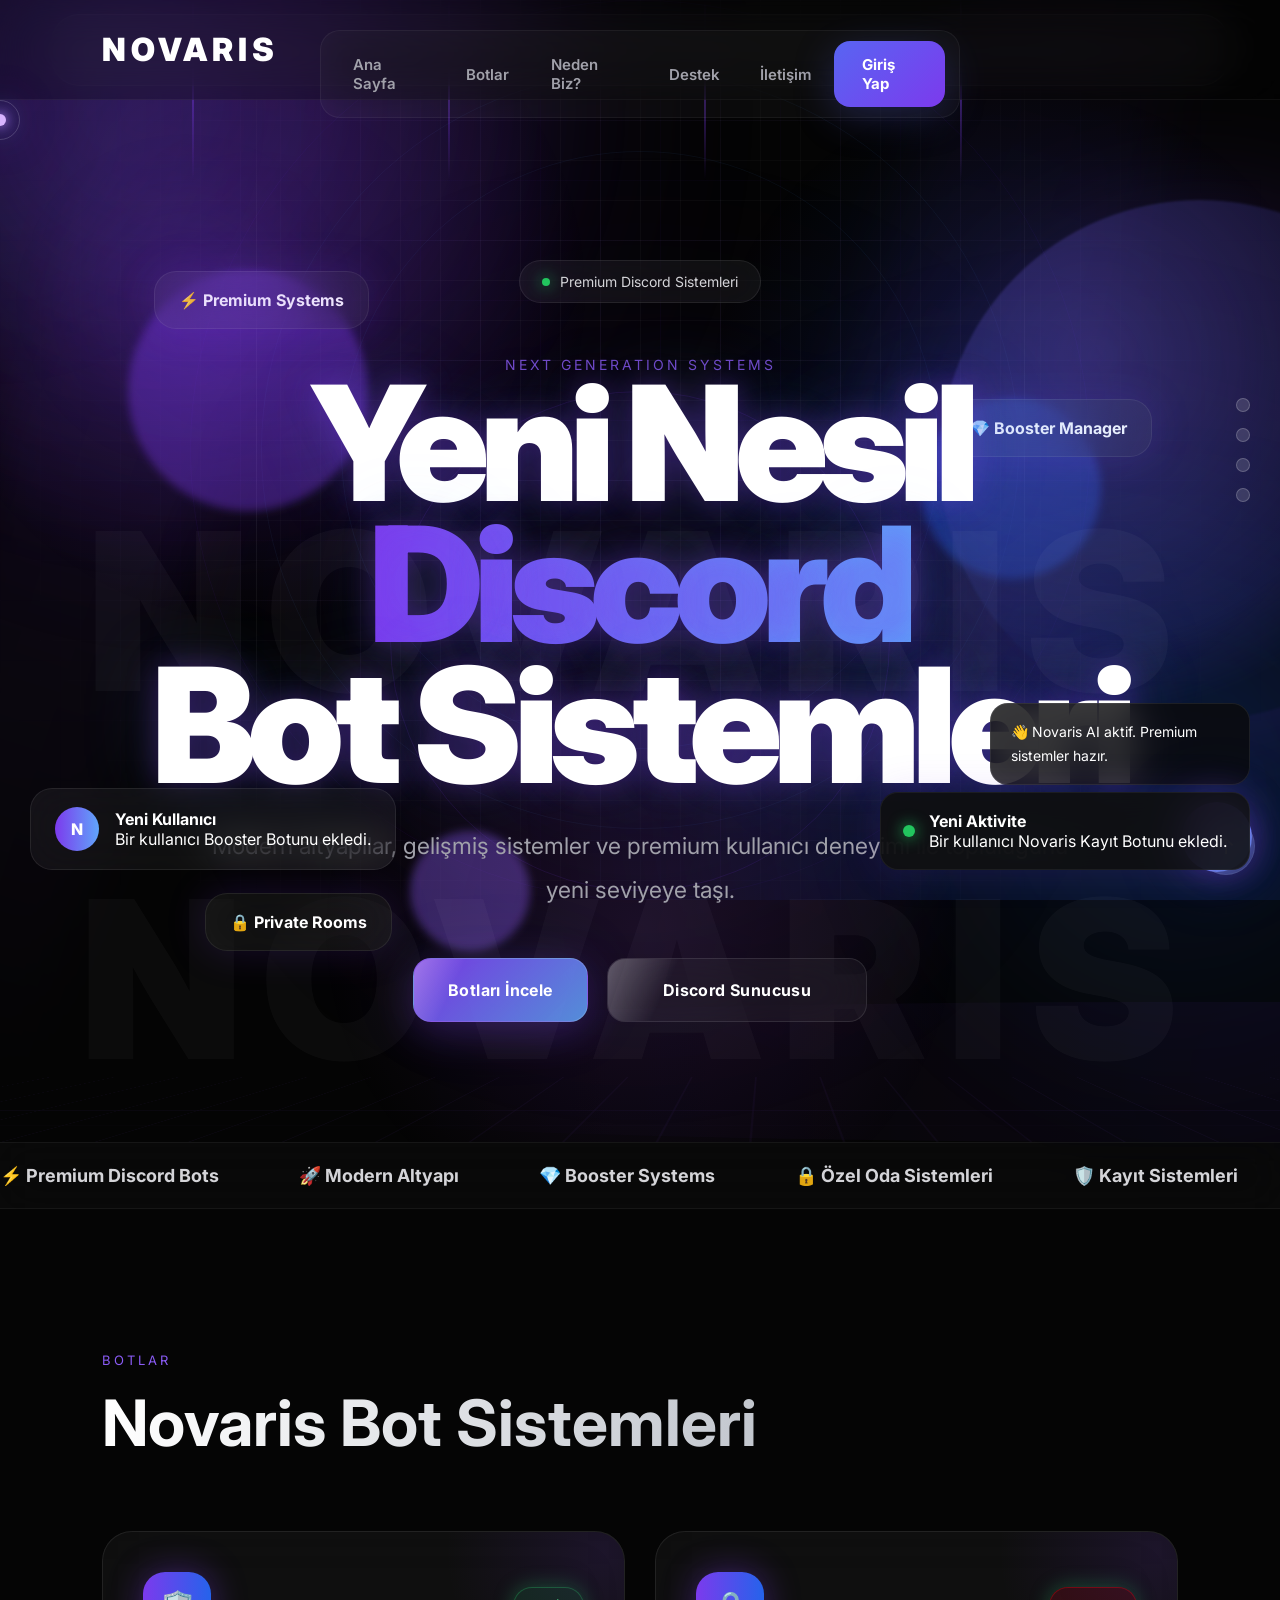
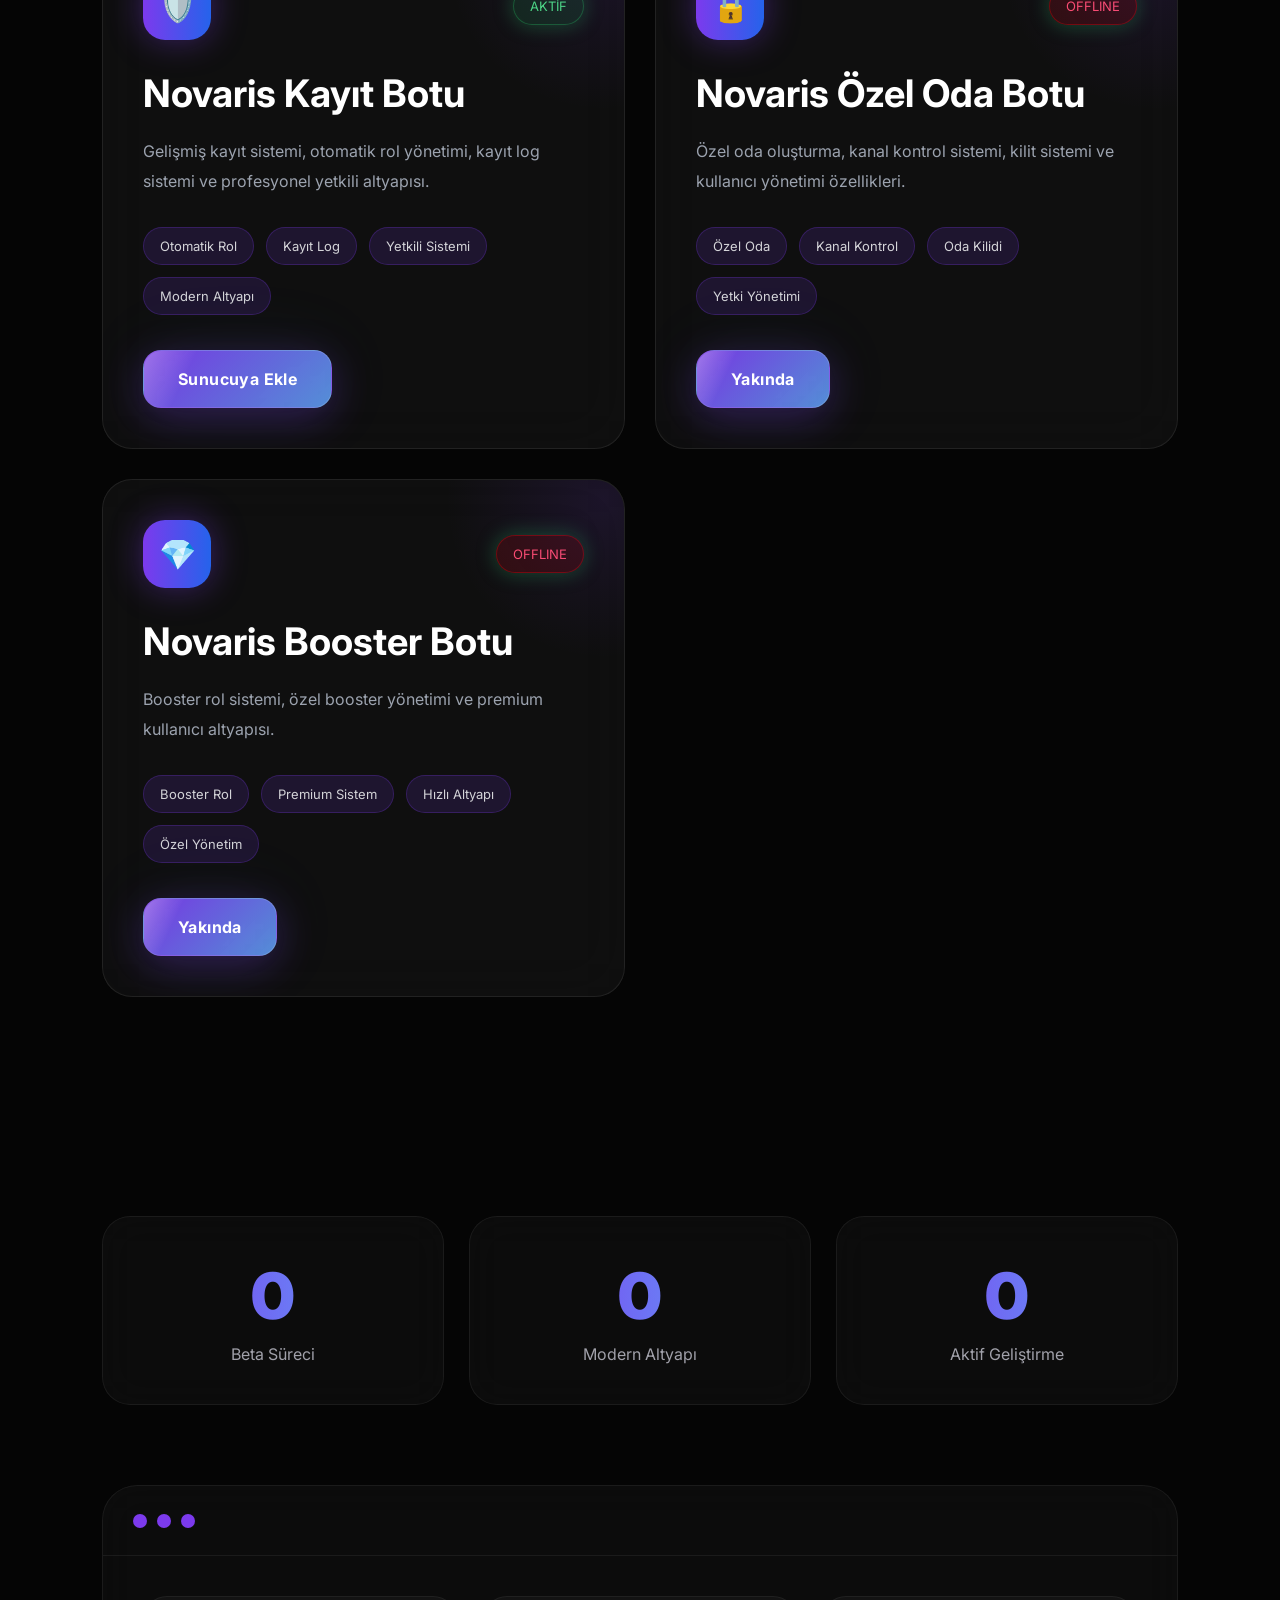
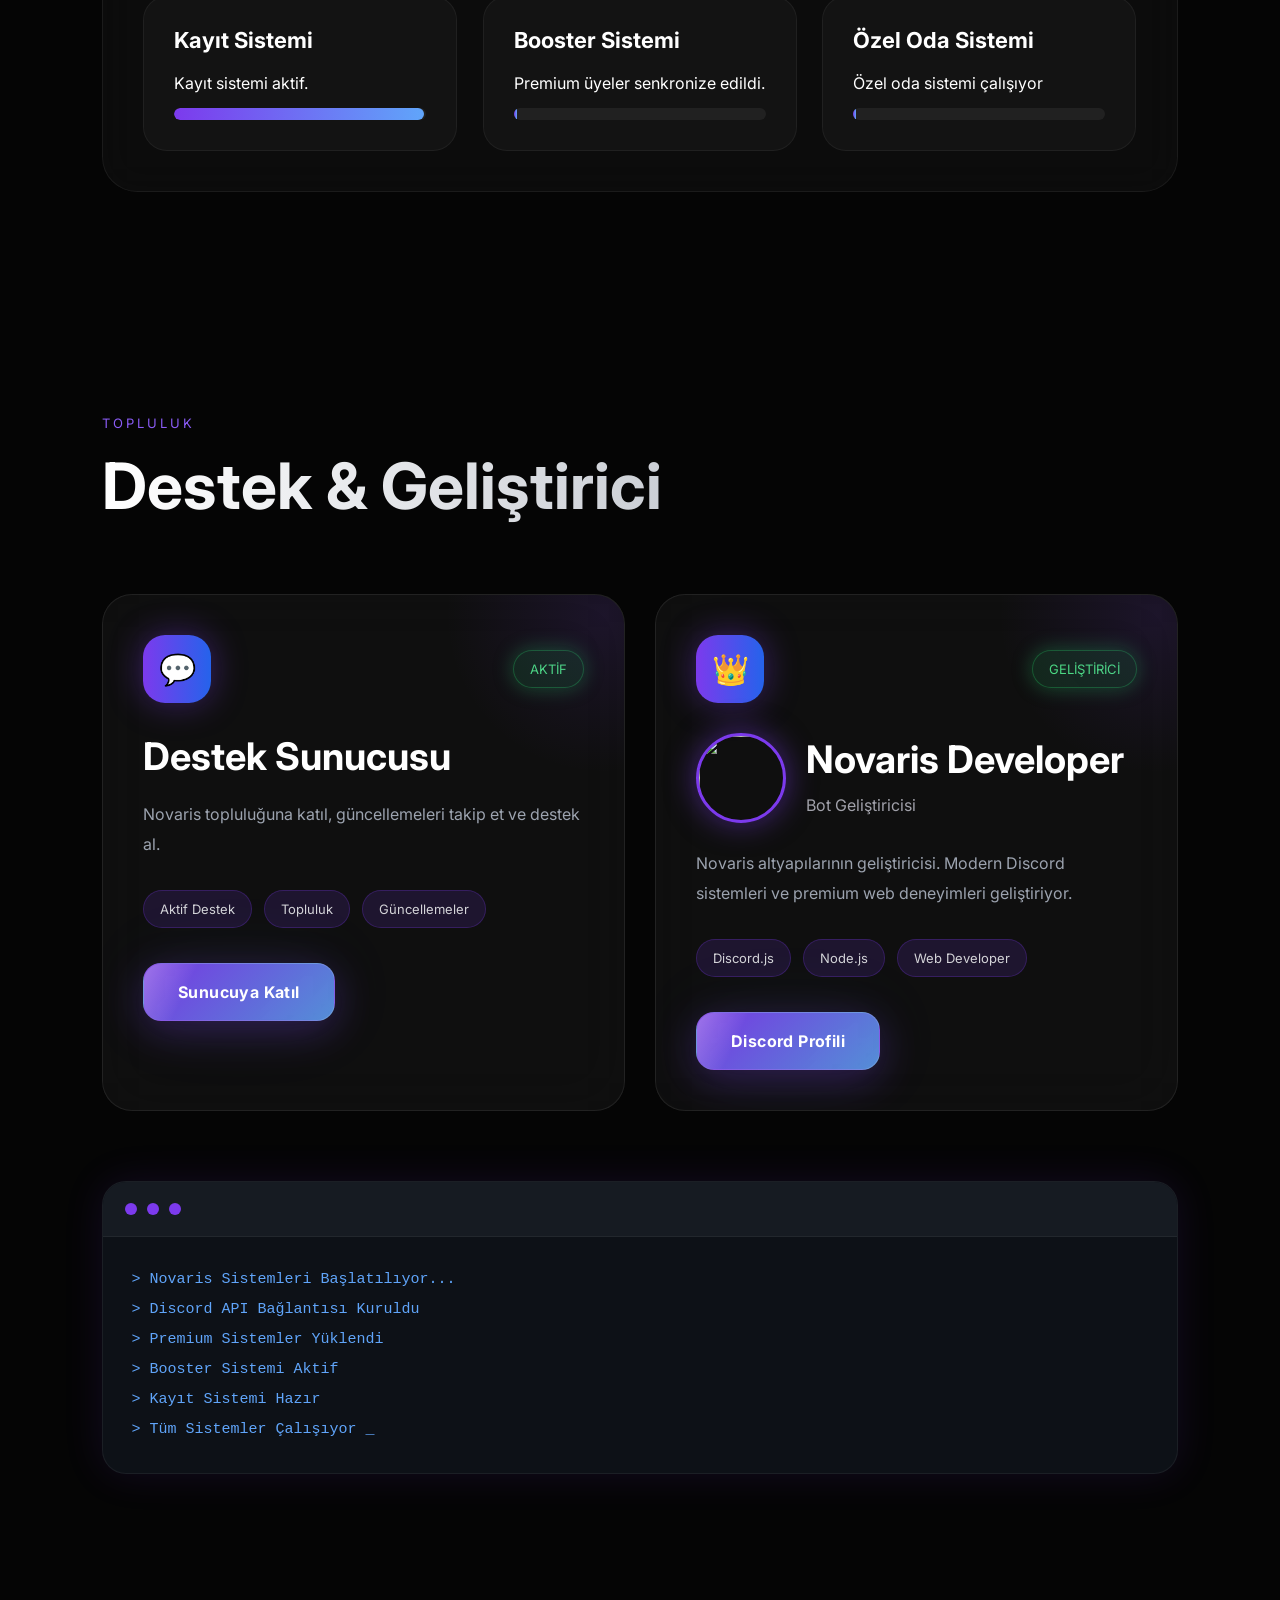
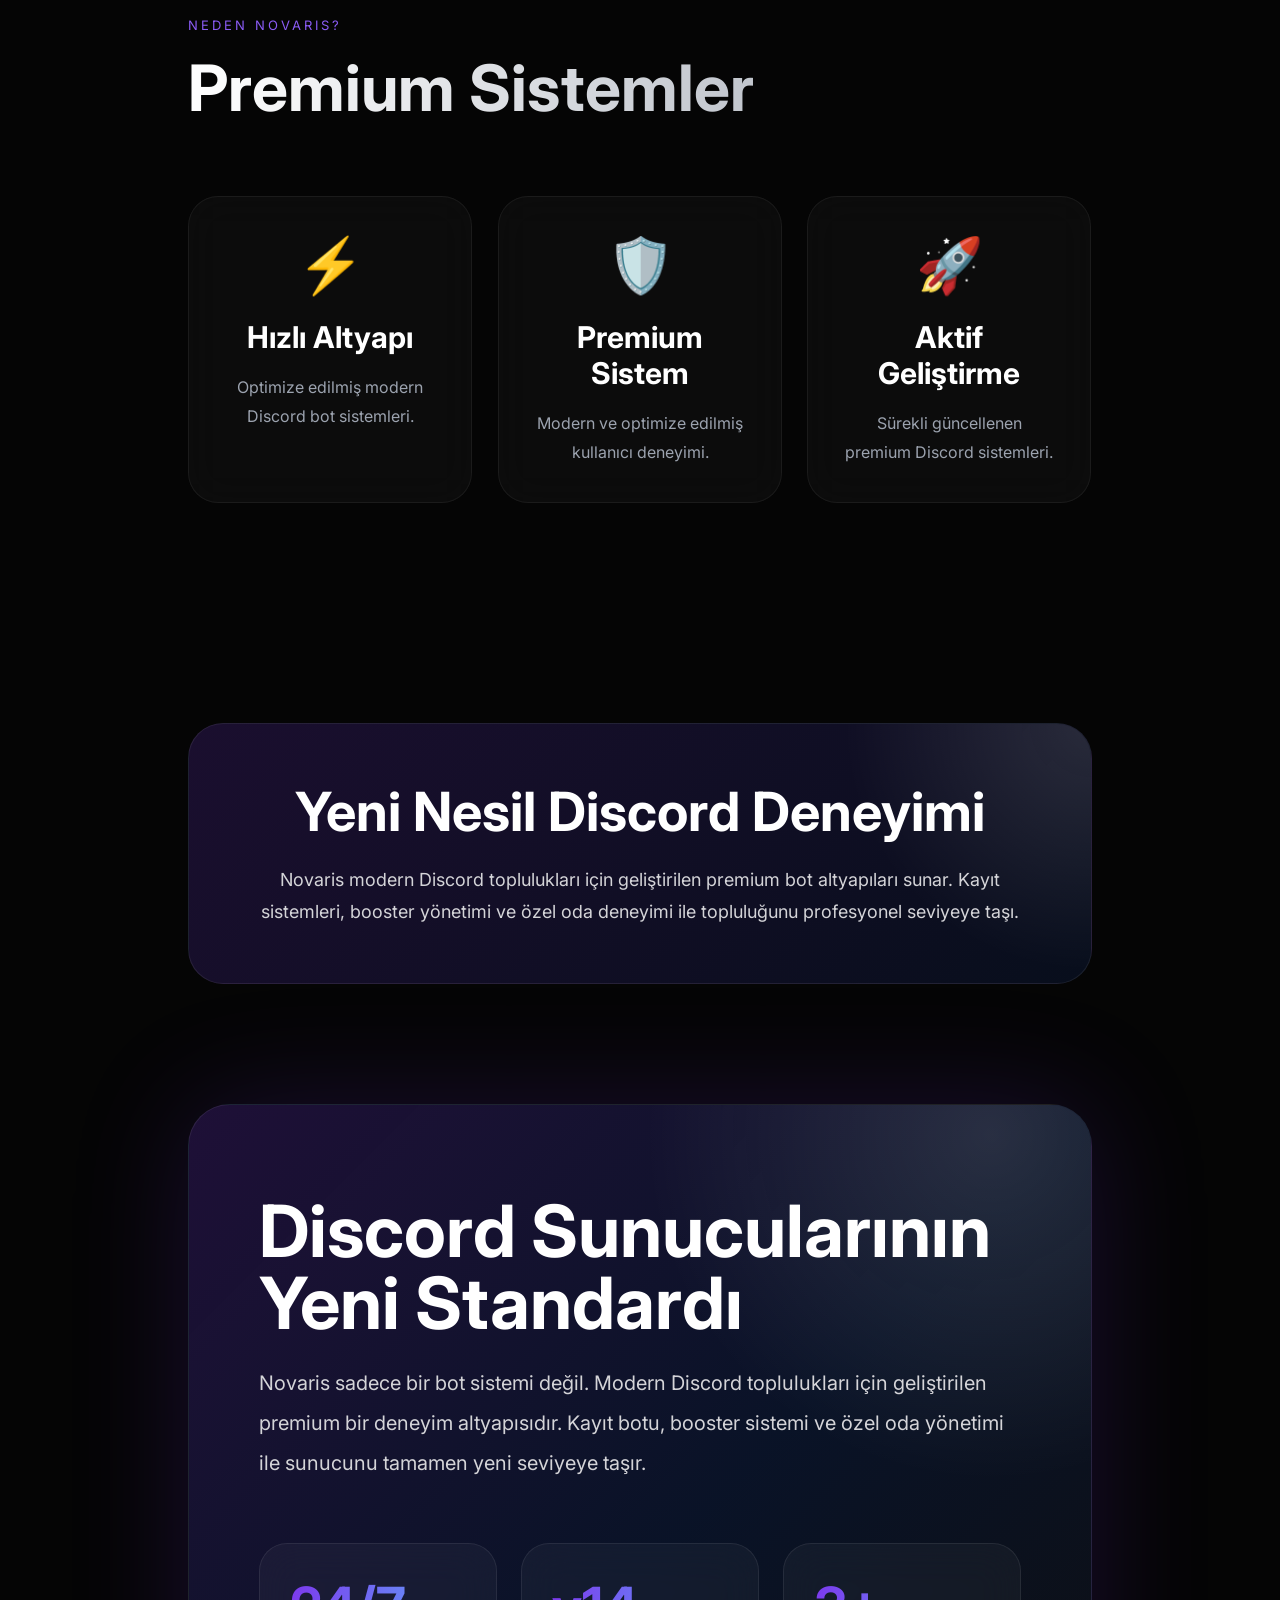
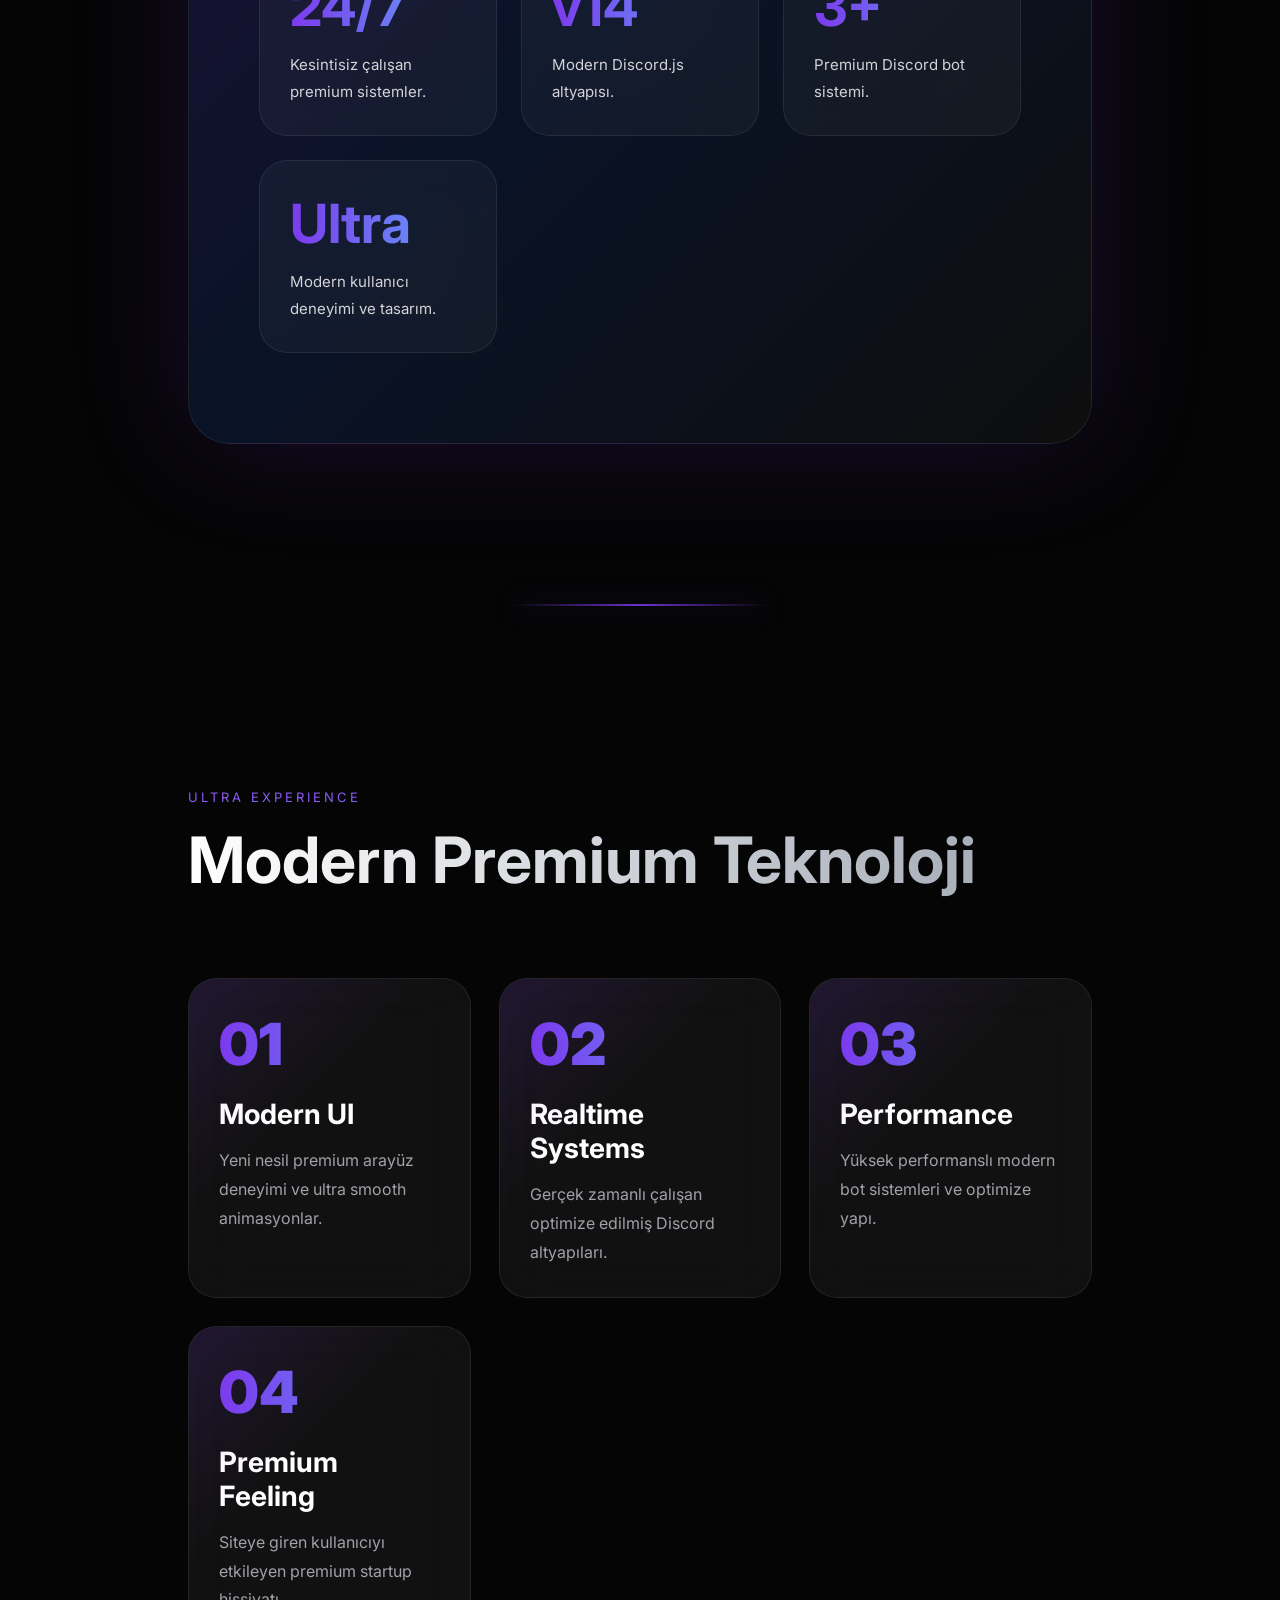
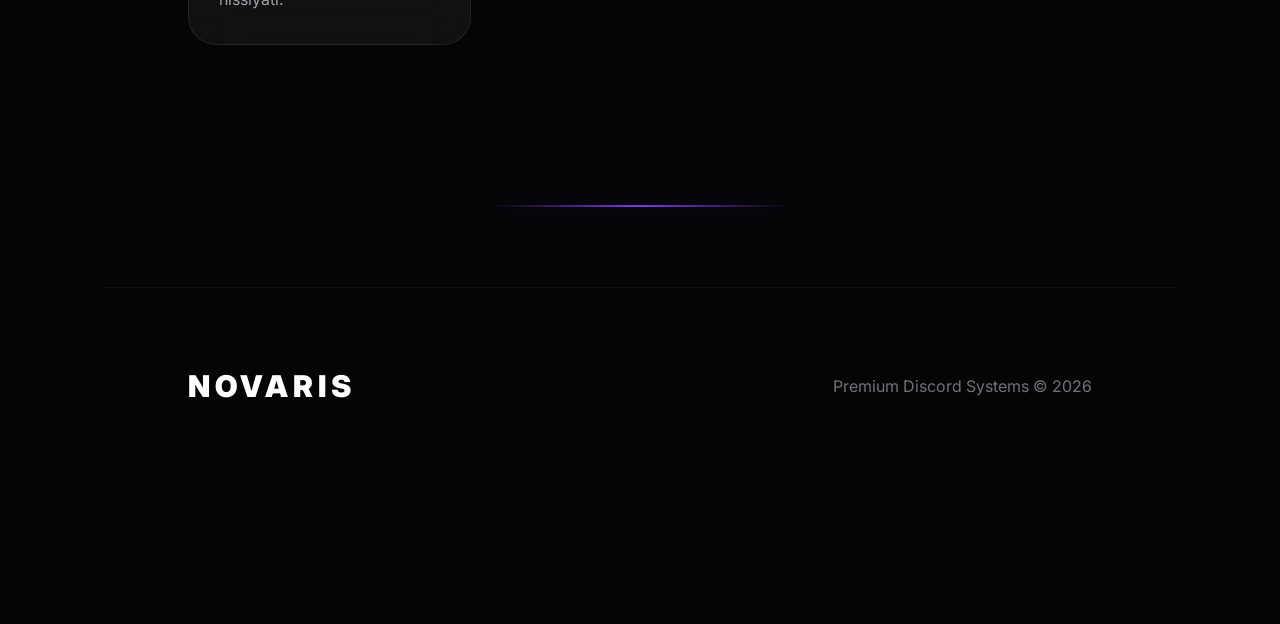
==== index.html @ a92020d1 "Update index.html" ====
<!DOCTYPE html>
<html lang="tr">
<head>
<meta charset="UTF-8">
<meta name="viewport" content="width=device-width, initial-scale=1.0">

<title>Novaris</title>
<link rel="icon" type="image/png" href="https://i.imgur.com/rycsHTs.png">

<link rel="preconnect" href="https://fonts.googleapis.com">
<link rel="preconnect" href="https://fonts.gstatic.com" crossorigin>

<link href="https://fonts.googleapis.com/css2?family=Inter:wght@300;400;500;600;700;800;900&display=swap" rel="stylesheet">

  
<style>

#announcement-bar{

width:100%;

display:flex;
justify-content:center;

margin-top:120px;
margin-bottom:-80px;

position:relative;
z-index:10;

}

.announcement{

width:92%;

padding:16px 22px;

border-radius:18px;

background:
linear-gradient(
90deg,
#5865F2,
#7c3aed
);

display:flex;
justify-content:center;
align-items:center;

font-weight:700;
font-size:15px;

box-shadow:
0 0 40px rgba(88,101,242,.25);

}

.announcement-content{

display:flex;
align-items:center;
gap:10px;

}


  

*{
margin:0;
padding:0;
box-sizing:border-box;
}

html{
scroll-behavior:smooth;
}

.feed-avatar img{
width:100%;
height:100%;
object-fit:cover;
border-radius:50%;
}

body{
font-family:'Inter',sans-serif;
background:#050505;
color:white;
overflow-x:hidden;
}

body::before{
content:'';
position:fixed;
width:900px;
height:900px;
background:radial-gradient(circle,#7c3aed33 0%,transparent 70%);
top:-350px;
left:-300px;
filter:blur(40px);
z-index:-1;
animation:move1 10s infinite alternate;
}

body::after{
content:'';
position:fixed;
width:700px;
height:700px;
background:radial-gradient(circle,#2563eb22 0%,transparent 70%);
bottom:-250px;
right:-250px;
filter:blur(40px);
z-index:-1;
animation:move2 12s infinite alternate;
}

.grid{
position:fixed;
inset:0;
background-image:
linear-gradient(rgba(255,255,255,.03) 1px, transparent 1px),
linear-gradient(90deg, rgba(255,255,255,.03) 1px, transparent 1px);
background-size:40px 40px;
mask-image:radial-gradient(circle at center, black 30%, transparent 90%);
z-index:-2;
}

header{
width:100%;
padding:30px 8%;
display:flex;
align-items:center;
position:fixed;
top:0;
left:0;
z-index:999;
backdrop-filter:blur(20px);
background:rgba(0,0,0,.25);
border-bottom:1px solid rgba(255,255,255,.05);
}

.logo{
font-size:32px;
font-weight:900;
letter-spacing:5px;
}


nav{
position:fixed;
top:30px;
left:50%;
transform:translateX(-50%);
display:flex;
align-items:center;
justify-content:center;
gap:12px;
padding:10px 14px;
border-radius:20px;
background:rgba(255,255,255,.03);
border:1px solid rgba(255,255,255,.05);
backdrop-filter:blur(20px);
z-index:10000;
}

nav a{
position:relative;
color:#d4d4d8;
text-decoration:none;
font-size:15px;
font-weight:600;
padding:12px 18px;
border-radius:14px;
transition:.35s;
overflow:hidden;
}

nav a::before{
content:'';
position:absolute;
left:50%;
bottom:0;
width:0%;
height:2px;
background:linear-gradient(to right,#7c3aed,#60a5fa);
transition:.35s;
transform:translateX(-50%);
box-shadow:
0 0 10px #7c3aed,
0 0 20px #60a5fa;
}

nav a:hover{
color:white;
background:rgba(255,255,255,.04);
backdrop-filter:blur(12px);
box-shadow:
0 0 20px rgba(124,58,237,.12);
}

nav a:hover::before{
width:70%;
}

nav a{
color:#a1a1aa;
text-decoration:none;
font-size:15px;
transition:.3s;
}

nav a:hover{
color:white;
}

.hero{
min-height:100vh;
display:flex;
justify-content:center;
align-items:center;
text-align:center;
padding:180px 8% 120px;
}

.hero-content{
max-width:1000px;
display:flex;
flex-direction:column;
align-items:center;
}

.badge{
display:inline-flex;
align-items:center;
gap:10px;
padding:12px 22px;
border-radius:999px;
background:rgba(255,255,255,.05);
border:1px solid rgba(255,255,255,.08);
backdrop-filter:blur(20px);
margin-bottom:35px;
color:#d4d4d8;
font-size:14px;
}

.badge-dot{
width:8px;
height:8px;
border-radius:50%;
background:#22c55e;
box-shadow:0 0 15px #22c55e;
}

.hero h1{
font-size:110px;
line-height:.92;
font-weight:900;
letter-spacing:-6px;
margin-bottom:30px;
}

.hero h1 span{
background:linear-gradient(to right,#7c3aed,#60a5fa);
-webkit-background-clip:text;
-webkit-text-fill-color:transparent;
}

.hero p{
font-size:19px;
line-height:1.9;
color:#a1a1aa;
max-width:760px;
margin:auto;
margin-bottom:45px;
}

.buttons{
display:flex;
justify-content:center;
gap:20px;
flex-wrap:wrap;
}

.primary-btn{
padding:18px 36px;
border:none;
border-radius:18px;
background:linear-gradient(to right,#7c3aed,#2563eb);
color:white;
font-size:16px;
font-weight:600;
cursor:pointer;
transition:.35s;
box-shadow:0 0 40px rgba(124,58,237,.35);
text-decoration:none;
display:inline-flex;
align-items:center;
justify-content:center;
position:relative;
overflow:hidden;
}

.primary-btn::before{
content:'';
position:absolute;
top:0;
left:-100%;
width:100%;
height:100%;
background:linear-gradient(
90deg,
transparent,
rgba(255,255,255,.25),
transparent
);
transition:.7s;
}

.primary-btn:hover::before{
left:100%;
}

.primary-btn:hover{
transform:translateY(-5px);
}

.secondary-btn{
padding:18px 36px;
min-width:260px;
height:64px;
border-radius:18px;
background:linear-gradient(to right,#7c3aed,#2563eb);
border:none;
color:white;
font-size:16px;
font-weight:700;
cursor:pointer;
transition:.35s;
backdrop-filter:blur(20px);
display:inline-flex;
align-items:center;
justify-content:center;
text-decoration:none;
}

.secondary-btn:hover{
transform:translateY(-5px);
background:linear-gradient(to right,#8b5cf6,#3b82f6);
box-shadow:0 0 35px rgba(124,58,237,.35);
}

.section{
padding:140px 8%;
}

.section-title{
margin-bottom:70px;
}

.section-title span{
color:#8b5cf6;
letter-spacing:3px;
font-size:13px;
}

.section-title h2{
font-size:64px;
margin-top:15px;
}

.bot-grid{
display:grid;
grid-template-columns:repeat(auto-fit,minmax(350px,1fr));
gap:30px;
}

.bot-card{
background:rgba(255,255,255,.03);
border:1px solid rgba(255,255,255,.06);
border-radius:30px;
padding:40px;
backdrop-filter:blur(20px);
transition:.35s;
position:relative;
overflow:hidden;
}

  .discord-login{
display:flex;
align-items:center;
justify-content:center;
padding:14px 28px;
border-radius:16px;
background:linear-gradient(135deg,#5865F2,#7c3aed);
color:white;
font-weight:700;
text-decoration:none;
transition:.25s;
box-shadow:
0 10px 40px rgba(88,101,242,.25);
}

.discord-login:hover{
transform:
translateY(-4px)
scale(1.03);

box-shadow:
0 20px 60px rgba(88,101,242,.35);
}

.bot-card:hover{
transform:translateY(-8px);
border-color:#7c3aed;
box-shadow:0 0 60px rgba(124,58,237,.12);
}

.bot-card::before{
content:'';
position:absolute;
width:320px;
height:320px;
background:radial-gradient(circle,#7c3aed22 0%,transparent 70%);
top:-140px;
right:-140px;
pointer-events:none;
}

.bot-top{
display:flex;
justify-content:space-between;
align-items:center;
margin-bottom:30px;
}

.bot-icon{
width:68px;
height:68px;
border-radius:22px;
background:linear-gradient(to right,#7c3aed,#2563eb);
display:flex;
justify-content:center;
align-items:center;
font-size:30px;
box-shadow:0 0 35px rgba(124,58,237,.4);
}

.bot-status{
padding:10px 16px;
border-radius:999px;
background:#22c55e22;
border:1px solid #22c55e55;
color:#4ade80;
font-size:13px;
}

.bot-card h3{
font-size:32px;
margin-bottom:20px;
}

.bot-card p{
color:#9ca3af;
line-height:1.9;
margin-bottom:30px;
}

.bot-features{
display:flex;
flex-wrap:wrap;
gap:12px;
margin-bottom:35px;
}

.bot-features span{
padding:10px 16px;
border-radius:999px;
background:rgba(255,255,255,.05);
border:1px solid rgba(255,255,255,.06);
font-size:13px;
color:#d4d4d8;
}

footer{
padding:80px 8%;
border-top:1px solid rgba(255,255,255,.06);
display:flex;
justify-content:space-between;
align-items:center;
flex-wrap:wrap;
gap:20px;
}

.footer-logo{
font-size:30px;
font-weight:900;
letter-spacing:5px;
}

.footer-text{
color:#71717a;
}

.trail{
position:fixed;
border-radius:50%;
pointer-events:none;
z-index:99999;
filter:blur(1px);
mix-blend-mode:screen;
box-shadow:
0 0 10px currentColor,
0 0 20px currentColor,
0 0 40px currentColor;
}

@media(max-width:900px){

.hero h1{
font-size:68px;
}

.section-title h2{
font-size:46px;
}



.buttons{
flex-direction:column;
}

.primary-btn,
.secondary-btn{
width:100%;
}

}

.hero-logo{
width:140px;
height:140px;
object-fit:cover;
border-radius:32px;
display:block;
margin:0 auto 35px auto;
box-shadow:
0 0 40px rgba(124,58,237,.35),
0 0 80px rgba(37,99,235,.25);
animation:floatLogo 4s ease-in-out infinite;
}

@keyframes floatLogo{

0%{
transform:translateY(0px);
}

50%{
transform:translateY(-12px);
}

100%{
transform:translateY(0px);
}

}
.hero-logo{
width:140px;
height:140px;
object-fit:cover;
border-radius:32px;
display:block;
margin-bottom:35px;
box-shadow:
0 0 40px rgba(124,58,237,.35),
0 0 80px rgba(37,99,235,.25);
animation:floatLogo 4s ease-in-out infinite;
}




/* MODERN TERMINAL BACKGROUND */

.cyber-bg{
position:fixed;
inset:0;
pointer-events:none;
z-index:-10;
overflow:hidden;
}

.cyber-terminal{
position:absolute;
top:50%;
left:50%;
transform:translate(-50%,-50%);
width:1200px;
max-width:90%;
opacity:.06;
font-family:monospace;
font-size:26px;
line-height:2.4;
color:#60a5fa;
filter:blur(.3px);
}

.cyber-line{
opacity:0;
animation:fadeLine 8s linear infinite;
white-space:nowrap;
}

.cyber-line:nth-child(1){animation-delay:0s;}
.cyber-line:nth-child(2){animation-delay:1s;}
.cyber-line:nth-child(3){animation-delay:2s;}
.cyber-line:nth-child(4){animation-delay:3s;}
.cyber-line:nth-child(5){animation-delay:4s;}
.cyber-line:nth-child(6){animation-delay:5s;}
.cyber-line:nth-child(7){animation-delay:6s;}
.cyber-line:nth-child(8){animation-delay:7s;}

@keyframes fadeLine{

0%{
opacity:0;
transform:translateX(-20px);
}

15%{
opacity:1;
}

70%{
opacity:1;
}

100%{
opacity:0;
transform:translateX(20px);
}

}


/* PREMIUM STATS */

.stats-section{
padding:80px 8%;
}

.stats-grid{
display:grid;
grid-template-columns:repeat(auto-fit,minmax(240px,1fr));
gap:25px;
}

.stat-card{
background:rgba(255,255,255,.03);
border:1px solid rgba(255,255,255,.06);
border-radius:28px;
padding:40px;
text-align:center;
backdrop-filter:blur(20px);
transition:.35s;
}

.stat-card:hover{
transform:translateY(-8px);
box-shadow:0 0 50px rgba(124,58,237,.15);
border-color:#7c3aed;
}

.stat-number{
font-size:64px;
font-weight:900;
margin-bottom:10px;
background:linear-gradient(to right,#7c3aed,#60a5fa);
-webkit-background-clip:text;
-webkit-text-fill-color:transparent;
}

.stat-text{
color:#a1a1aa;
}

/* DASHBOARD */

.dashboard{
margin-top:80px;
background:rgba(255,255,255,.03);
border:1px solid rgba(255,255,255,.06);
border-radius:35px;
overflow:hidden;
backdrop-filter:blur(20px);
}

.dashboard-top{
height:70px;
display:flex;
align-items:center;
padding:0 30px;
border-bottom:1px solid rgba(255,255,255,.06);
gap:10px;
}

.dashboard-dot{
width:14px;
height:14px;
border-radius:50%;
background:#7c3aed;
}

.dashboard-body{
padding:40px;
display:grid;
grid-template-columns:repeat(auto-fit,minmax(280px,1fr));
gap:25px;
}

.dashboard-card{
background:rgba(255,255,255,.03);
border:1px solid rgba(255,255,255,.05);
padding:30px;
border-radius:24px;
}

.dashboard-card h3{
margin-bottom:20px;
font-size:22px;
}

.dashboard-progress{
height:12px;
border-radius:999px;
background:rgba(255,255,255,.06);
overflow:hidden;
margin-top:15px;
}

.dashboard-progress span{
display:block;
height:100%;
border-radius:999px;
background:linear-gradient(to right,#7c3aed,#60a5fa);
}

/* SCROLL ANIMATION */

.reveal{
opacity:0;
transform:translateY(40px);
transition:1s;
}

.reveal.active{
opacity:1;
transform:translateY(0);
}


/* ===== REAL PREMIUM SYSTEM ===== */

.loader-screen{
position:fixed;
inset:0;
background:#050505;
display:flex;
justify-content:center;
align-items:center;
flex-direction:column;
z-index:99999999;
transition:1s ease;
}

.loader-screen.hide{
opacity:0;
pointer-events:none;
}

.loader-logo{
font-size:110px;
font-weight:900;
letter-spacing:14px;
background:linear-gradient(to right,#7c3aed,#60a5fa);
-webkit-background-clip:text;
-webkit-text-fill-color:transparent;
animation:loaderGlow 2.5s infinite;
}

.loader-bar{
margin-top:30px;
width:240px;
height:4px;
border-radius:999px;
background:rgba(255,255,255,.08);
overflow:hidden;
}

.loader-progress{
height:100%;
width:0%;
background:linear-gradient(to right,#7c3aed,#60a5fa);
animation:loadingBar 2s ease forwards;
box-shadow:
0 0 20px #7c3aed,
0 0 40px #60a5fa;
}

@keyframes loadingBar{
0%{width:0%;}
100%{width:100%;}
}

@keyframes loaderGlow{
0%{
transform:scale(1);
filter:drop-shadow(0 0 0px #7c3aed);
}

50%{
transform:scale(1.04);
filter:drop-shadow(0 0 25px #7c3aed);
}

100%{
transform:scale(1);
filter:drop-shadow(0 0 0px #60a5fa);
}
}

/* SCROLL PROGRESS */

.scroll-progress{
position:fixed;
top:0;
left:0;
width:0%;
height:3px;
z-index:999999;
background:linear-gradient(to right,#7c3aed,#60a5fa);
box-shadow:
0 0 20px #7c3aed,
0 0 40px #60a5fa;
}

/* WHY SECTION */

.why-section{
padding:140px 8%;
}

.why-grid{
display:grid;
grid-template-columns:repeat(auto-fit,minmax(280px,1fr));
gap:25px;
margin-top:60px;
}

.why-card{
background:rgba(255,255,255,.03);
border:1px solid rgba(255,255,255,.06);
border-radius:30px;
padding:35px;
text-align:center;
backdrop-filter:blur(20px);
transition:.35s;
}

.why-card:hover{
transform:translateY(-10px);
border-color:#7c3aed;
box-shadow:
0 0 50px rgba(124,58,237,.16),
0 0 90px rgba(96,165,250,.08);
}

.why-icon{
font-size:54px;
margin-bottom:22px;
}

.why-card h3{
font-size:30px;
margin-bottom:18px;
}

.why-card p{
color:#9ca3af;
line-height:1.8;
}


/* ===== WORKING PREMIUM EFFECTS ===== */

.loader-screen{
position:fixed;
inset:0;
background:#050505;
display:flex;
align-items:center;
justify-content:center;
flex-direction:column;
z-index:99999999;
transition:opacity 1s ease;
}

.loader-screen.hide{
opacity:0;
pointer-events:none;
}

.loader-logo{
font-size:110px;
font-weight:900;
letter-spacing:14px;
background:linear-gradient(to right,#7c3aed,#60a5fa);
-webkit-background-clip:text;
-webkit-text-fill-color:transparent;
animation:loaderGlow 2s infinite;
}

.loader-bar{
width:240px;
height:4px;
margin-top:30px;
background:rgba(255,255,255,.08);
border-radius:999px;
overflow:hidden;
}

.loader-progress{
width:0%;
height:100%;
background:linear-gradient(to right,#7c3aed,#60a5fa);
animation:loadingBar 2s ease forwards;
box-shadow:0 0 20px #7c3aed;
}

@keyframes loadingBar{
from{width:0%}
to{width:100%}
}

@keyframes loaderGlow{
0%{transform:scale(1)}
50%{transform:scale(1.04)}
100%{transform:scale(1)}
}

.scroll-progress{
position:fixed;
top:0;
left:0;
height:3px;
width:0%;
z-index:999999;
background:linear-gradient(to right,#7c3aed,#60a5fa);
box-shadow:0 0 20px #7c3aed;
}

.cursor-glow{
position:fixed;
width:20px;
height:20px;
border-radius:50%;
pointer-events:none;
z-index:999999;
background:radial-gradient(circle,
rgba(124,58,237,.8),
rgba(96,165,250,.4),
transparent 70%);
filter:blur(7px);
transform:translate(-50%,-50%);
transition:
left .08s linear,
top .08s linear;
}


/* ===== ULTRA SMOOTH CURSOR ===== */

.cursor-canvas{
position:fixed;
inset:0;
pointer-events:none;
z-index:999999;
}

.cursor-core{
position:fixed;
width:12px;
height:12px;
border-radius:50%;
background:#d8b4fe;
pointer-events:none;
z-index:9999999;
transform:translate(-50%,-50%);
box-shadow:
0 0 12px #c084fc,
0 0 28px #60a5fa,
0 0 50px #7c3aed;
}


/* FLOATING PARTICLES */

.particles{
position:fixed;
inset:0;
pointer-events:none;
z-index:-1;
overflow:hidden;
}

.particle{
position:absolute;
width:3px;
height:3px;
border-radius:50%;
background:#8b5cf6;
box-shadow:
0 0 10px #8b5cf6,
0 0 20px #60a5fa;
opacity:.5;
animation:floatParticle linear infinite;
}

@keyframes floatParticle{
0%{
transform:translateY(100vh) scale(0);
opacity:0;
}
10%{
opacity:.6;
}
100%{
transform:translateY(-120px) scale(1);
opacity:0;
}
}

/* DISCORD PREVIEW */

.discord-preview{
margin-top:80px;
background:#313338;
border-radius:28px;
padding:30px;
border:1px solid rgba(255,255,255,.05);
}

.discord-message{
display:flex;
gap:18px;
align-items:flex-start;
}

.discord-avatar{
width:56px;
height:56px;
border-radius:50%;
background:linear-gradient(to right,#7c3aed,#60a5fa);
display:flex;
align-items:center;
justify-content:center;
font-weight:900;
font-size:24px;
}

.discord-content h4{
font-size:18px;
margin-bottom:10px;
}

.discord-content p{
color:#d4d4d8;
line-height:1.8;
}

/* GLOW HOVER */

.bot-card{
position:relative;
overflow:hidden;
}

.bot-card::after{
content:'';
position:absolute;
inset:0;
background:radial-gradient(circle at var(--x) var(--y),
rgba(124,58,237,.22),
transparent 40%);
opacity:0;
transition:.25s;
pointer-events:none;
}

.bot-card:hover::after{
opacity:1;
}

/* GRADIENT BORDER */

.bot-card::before{
animation:borderGlow 4s linear infinite;
}

@keyframes borderGlow{
0%{filter:hue-rotate(0deg);}
100%{filter:hue-rotate(360deg);}
}


/* ===== EXTRA NEXT LEVEL EFFECTS ===== */

.aurora-bg{
position:fixed;
inset:0;
z-index:-20;
overflow:hidden;
pointer-events:none;
}

.aurora{
position:absolute;
width:700px;
height:700px;
border-radius:50%;
filter:blur(120px);
opacity:.14;
animation:auroraMove 18s infinite alternate ease-in-out;
}

.aurora.one{
background:#7c3aed;
top:-250px;
left:-150px;
}

.aurora.two{
background:#2563eb;
bottom:-250px;
right:-150px;
animation-delay:4s;
}

@keyframes auroraMove{
0%{transform:translate(0,0) scale(1);}
50%{transform:translate(80px,-40px) scale(1.15);}
100%{transform:translate(-40px,60px) scale(.95);}
}

.spotlight{
position:fixed;
width:500px;
height:500px;
border-radius:50%;
pointer-events:none;
z-index:-5;
background:radial-gradient(circle,
rgba(124,58,237,.10),
rgba(96,165,250,.05),
transparent 70%);
transform:translate(-50%,-50%);
filter:blur(30px);
}

.terminal-box{
margin-top:70px;
background:#0d1117;
border:1px solid rgba(255,255,255,.06);
border-radius:24px;
overflow:hidden;
box-shadow:0 0 40px rgba(124,58,237,.12);
}

.terminal-top{
height:55px;
display:flex;
align-items:center;
padding:0 22px;
gap:10px;
background:#161b22;
border-bottom:1px solid rgba(255,255,255,.05);
}

.term-dot{
width:12px;
height:12px;
border-radius:50%;
background:#7c3aed;
}

.terminal-body{
padding:28px;
font-family:monospace;
font-size:15px;
line-height:2;
color:#60a5fa;
min-height:180px;
}

.typing-line::after{
content:'_';
animation:blink 1s infinite;
}

@keyframes blink{
50%{opacity:0;}
}

.magnetic{
transition:transform .18s ease;
}

footer{
position:relative;
overflow:hidden;
}


/* ===== FINAL PREMIUM FEATURES ===== */

.custom-scrollbar::-webkit-scrollbar,
body::-webkit-scrollbar{
width:10px;
}

.custom-scrollbar::-webkit-scrollbar-track,
body::-webkit-scrollbar-track{
background:#050505;
}

.custom-scrollbar::-webkit-scrollbar-thumb,
body::-webkit-scrollbar-thumb{
background:linear-gradient(#7c3aed,#60a5fa);
border-radius:999px;
}

.live-toast{
position:fixed;
right:30px;
bottom:30px;
padding:18px 22px;
border-radius:18px;
background:rgba(15,15,15,.88);
border:1px solid rgba(255,255,255,.06);
backdrop-filter:blur(20px);
z-index:9999999;
display:flex;
align-items:center;
gap:14px;
box-shadow:0 0 40px rgba(124,58,237,.15);
animation:toastSlide 1s ease;
}

.toast-dot{
width:12px;
height:12px;
border-radius:50%;
background:#22c55e;
box-shadow:0 0 15px #22c55e;
}

@keyframes toastSlide{
from{
opacity:0;
transform:translateY(40px);
}
to{
opacity:1;
transform:translateY(0);
}
}

.nav-scrolled{
background:rgba(5,5,5,.75)!important;
border-bottom:1px solid rgba(124,58,237,.15)!important;
box-shadow:0 0 30px rgba(124,58,237,.08);
}

.hero-parallax{
transform-style:preserve-3d;
transition:transform .15s linear;
}

.light-beam{
position:fixed;
top:-20%;
width:220px;
height:140vh;
background:linear-gradient(
to bottom,
transparent,
rgba(124,58,237,.08),
transparent
);
filter:blur(30px);
transform:rotate(18deg);
animation:beamMove 12s linear infinite;
pointer-events:none;
z-index:-4;
}

.light-beam.two{
left:65%;
animation-delay:6s;
}

@keyframes beamMove{
0%{
transform:translateY(-120%) rotate(18deg);
}
100%{
transform:translateY(120%) rotate(18deg);
}
}

.discord-widget{
margin-top:50px;
padding:30px;
border-radius:28px;
background:rgba(255,255,255,.03);
border:1px solid rgba(255,255,255,.06);
backdrop-filter:blur(20px);
}

.widget-online{
display:flex;
align-items:center;
gap:12px;
margin-top:18px;
color:#d4d4d8;
}

.widget-online span{
width:12px;
height:12px;
border-radius:50%;
background:#22c55e;
box-shadow:0 0 15px #22c55e;
display:block;
}

.ripple{
position:absolute;
border-radius:50%;
transform:scale(0);
animation:rippleAnim .6s linear;
background:rgba(255,255,255,.25);
pointer-events:none;
}

@keyframes rippleAnim{
to{
transform:scale(4);
opacity:0;
}
}


/* ===== ULTRA PREMIUM UPGRADE ===== */

body{
cursor:none;
}

.scroll-top{
position:fixed;
right:25px;
bottom:25px;
width:58px;
height:58px;
border-radius:50%;
background:rgba(255,255,255,.04);
border:1px solid rgba(255,255,255,.08);
backdrop-filter:blur(20px);
display:flex;
align-items:center;
justify-content:center;
font-size:22px;
color:white;
z-index:999999;
cursor:pointer;
transition:.35s;
box-shadow:
0 0 30px rgba(124,58,237,.18);
}

.scroll-top:hover{
transform:translateY(-6px) scale(1.06);
background:rgba(124,58,237,.12);
box-shadow:
0 0 40px rgba(124,58,237,.35);
}

.hero::before{
content:'';
position:absolute;
width:700px;
height:700px;
background:radial-gradient(circle,
rgba(124,58,237,.16),
transparent 70%);
filter:blur(60px);
animation:pulseHero 5s infinite;
z-index:-1;
}

@keyframes pulseHero{
0%{transform:scale(1);opacity:.6;}
50%{transform:scale(1.1);opacity:1;}
100%{transform:scale(1);opacity:.6;}
}

.bot-card{
transition:
transform .35s ease,
box-shadow .35s ease,
border-color .35s ease;
}

.bot-card:hover{
box-shadow:
0 0 60px rgba(124,58,237,.18),
0 0 120px rgba(96,165,250,.08);
}

.hero h1{
background-size:200% auto;
animation:gradientMove 8s linear infinite;
}

@keyframes gradientMove{
0%{background-position:0% center;}
100%{background-position:200% center;}
}

.noise{
position:fixed;
inset:0;
background-image:url('https://grainy-gradients.vercel.app/noise.svg');
opacity:.035;
pointer-events:none;
z-index:9999;
}

.glow-orb{
position:fixed;
width:240px;
height:240px;
border-radius:50%;
background:radial-gradient(circle,
rgba(124,58,237,.18),
transparent 70%);
filter:blur(40px);
pointer-events:none;
z-index:-2;
animation:orbFloat 10s infinite alternate ease-in-out;
}

.glow-orb.two{
right:10%;
top:60%;
animation-delay:5s;
}

.glow-orb.one{
left:5%;
top:20%;
}

@keyframes orbFloat{
0%{
transform:translateY(0px);
}
100%{
transform:translateY(-50px);
}
}

.hero-subline{
margin-top:18px;
font-size:14px;
letter-spacing:3px;
color:#8b5cf6;
text-transform:uppercase;
opacity:.8;
}

.floating-line{
position:fixed;
height:1px;
width:220px;
background:linear-gradient(to right,
transparent,
rgba(124,58,237,.55),
transparent);
animation:floatingLine 8s linear infinite;
pointer-events:none;
opacity:.35;
}

.floating-line.one{
top:20%;
left:-220px;
}

.floating-line.two{
top:70%;
left:-220px;
animation-delay:4s;
}

@keyframes floatingLine{
0%{
transform:translateX(0);
}
100%{
transform:translateX(140vw);
}
}


/* ===== MEGA PREMIUM ===== */

.hero{
position:relative;
overflow:hidden;
}

.hero::after{
content:'';
position:absolute;
inset:0;
background:
radial-gradient(circle at 20% 20%, rgba(124,58,237,.18), transparent 25%),
radial-gradient(circle at 80% 30%, rgba(37,99,235,.16), transparent 25%),
radial-gradient(circle at 50% 80%, rgba(168,85,247,.12), transparent 30%);
animation:bgMove 14s infinite alternate ease-in-out;
pointer-events:none;
}

@keyframes bgMove{
0%{
transform:scale(1) translate(0,0);
}
100%{
transform:scale(1.08) translate(-20px,-20px);
}
}

.hero h1{
font-size:125px!important;
text-shadow:
0 0 30px rgba(124,58,237,.35),
0 0 80px rgba(96,165,250,.18);
}

.hero p{
font-size:21px!important;
}

.bot-card{
backdrop-filter:blur(30px)!important;
background:rgba(255,255,255,.045)!important;
border:1px solid rgba(255,255,255,.08)!important;
}

.bot-card::before{
opacity:.9;
}

.bot-icon{
animation:iconFloat 4s infinite ease-in-out;
}

@keyframes iconFloat{
0%{transform:translateY(0px);}
50%{transform:translateY(-10px);}
100%{transform:translateY(0px);}
}

.bot-status{
box-shadow:0 0 20px rgba(34,197,94,.35);
}

.section-title h2{
background:linear-gradient(to right,#ffffff,#9ca3af);
-webkit-background-clip:text;
-webkit-text-fill-color:transparent;
}

.live-notification{
position:fixed;
left:30px;
bottom:30px;
padding:18px 24px;
background:rgba(255,255,255,.05);
border:1px solid rgba(255,255,255,.08);
border-radius:22px;
backdrop-filter:blur(20px);
z-index:999999;
display:flex;
align-items:center;
gap:16px;
animation:livePopup 1s ease;
}

.live-avatar{
width:44px;
height:44px;
border-radius:50%;
background:linear-gradient(to right,#7c3aed,#60a5fa);
display:flex;
align-items:center;
justify-content:center;
font-weight:800;
}

@keyframes livePopup{
from{
opacity:0;
transform:translateY(50px);
}
to{
opacity:1;
transform:translateY(0);
}
}

.mega-grid{
position:fixed;
inset:0;
background-image:
linear-gradient(rgba(124,58,237,.04) 1px, transparent 1px),
linear-gradient(90deg, rgba(124,58,237,.04) 1px, transparent 1px);
background-size:60px 60px;
mask-image:radial-gradient(circle at center, black 20%, transparent 90%);
pointer-events:none;
z-index:-3;
}

.glass-line{
position:absolute;
width:1px;
height:100%;
background:linear-gradient(
to bottom,
transparent,
rgba(255,255,255,.08),
transparent
);
left:20%;
top:0;
}

.glass-line.two{
left:80%;
}

.hero-buttons-glow{
position:absolute;
width:400px;
height:400px;
background:radial-gradient(circle,
rgba(124,58,237,.18),
transparent 70%);
filter:blur(60px);
bottom:-120px;
z-index:-1;
}

ultra-marquee{
display:none;
}

.marquee{
width:100%;
overflow:hidden;
padding:22px 0;
border-top:1px solid rgba(255,255,255,.05);
border-bottom:1px solid rgba(255,255,255,.05);
background:rgba(255,255,255,.02);
backdrop-filter:blur(20px);
}

.marquee-track{
display:flex;
gap:80px;
white-space:nowrap;
animation:marquee 18s linear infinite;
font-weight:700;
font-size:18px;
color:#d4d4d8;
}

@keyframes marquee{
0%{transform:translateX(0);}
100%{transform:translateX(-50%);}
}

.premium-banner{
margin:80px 8%;
padding:55px;
border-radius:35px;
background:
linear-gradient(135deg,
rgba(124,58,237,.18),
rgba(37,99,235,.10));
border:1px solid rgba(255,255,255,.08);
text-align:center;
position:relative;
overflow:hidden;
}

.premium-banner h2{
font-size:54px;
margin-bottom:20px;
}

.premium-banner p{
color:#d4d4d8;
font-size:18px;
line-height:1.8;
max-width:800px;
margin:auto;
}

.premium-banner::before{
content:'';
position:absolute;
width:500px;
height:500px;
background:radial-gradient(circle,
rgba(255,255,255,.12),
transparent 70%);
top:-250px;
right:-250px;
}

.mouse-ring{
position:fixed;
width:40px;
height:40px;
border:1px solid rgba(255,255,255,.18);
border-radius:50%;
pointer-events:none;
z-index:999998;
transform:translate(-50%,-50%);
transition:
width .25s ease,
height .25s ease,
border-color .25s ease;
}


/* ===== GOD LEVEL EXPERIENCE ===== */

.hero-bg-video{
position:absolute;
inset:0;
overflow:hidden;
opacity:.12;
pointer-events:none;
}

.hero-bg-video::before{
content:'';
position:absolute;
inset:0;
background:
linear-gradient(rgba(5,5,5,.2),rgba(5,5,5,.8));
z-index:2;
}

.hero-bg-video video{
width:100%;
height:100%;
object-fit:cover;
filter:blur(2px);
}

.floating-cards{
position:absolute;
inset:0;
pointer-events:none;
}

.float-card{
position:absolute;
padding:18px 24px;
border-radius:22px;
background:rgba(255,255,255,.05);
border:1px solid rgba(255,255,255,.08);
backdrop-filter:blur(25px);
box-shadow:0 0 40px rgba(124,58,237,.18);
animation:floatCard 7s infinite ease-in-out;
font-weight:700;
color:#fff;
}

.float-card.one{
top:18%;
left:12%;
}

.float-card.two{
top:30%;
right:10%;
animation-delay:2s;
}

.float-card.three{
bottom:18%;
left:16%;
animation-delay:4s;
}

@keyframes floatCard{
0%{transform:translateY(0px) rotate(0deg);}
50%{transform:translateY(-18px) rotate(2deg);}
100%{transform:translateY(0px) rotate(0deg);}
}

.hero h1{
font-size:140px!important;
line-height:.88!important;
}

.hero p{
max-width:900px!important;
font-size:23px!important;
}

.hero::before{
filter:blur(120px)!important;
}

.bot-card{
transform-style:preserve-3d;
}

.bot-card:hover{
transform:
translateY(-15px)
rotateX(5deg)
rotateY(-5deg)!important;
}

.bot-card h3{
font-size:38px!important;
}

.bot-features span{
background:rgba(124,58,237,.14)!important;
border:1px solid rgba(124,58,237,.25)!important;
}

.bot-card::after{
background:
radial-gradient(circle at var(--x) var(--y),
rgba(255,255,255,.12),
rgba(124,58,237,.16),
transparent 45%)!important;
}

.super-banner{
margin:120px 8%;
padding:90px 70px;
border-radius:42px;
position:relative;
overflow:hidden;
background:
linear-gradient(135deg,
rgba(124,58,237,.22),
rgba(37,99,235,.15),
rgba(255,255,255,.04));
border:1px solid rgba(255,255,255,.08);
box-shadow:
0 0 120px rgba(124,58,237,.18);
}

.super-banner::before{
content:'';
position:absolute;
width:700px;
height:700px;
background:radial-gradient(circle,
rgba(255,255,255,.12),
transparent 70%);
top:-320px;
right:-250px;
}

.super-banner h2{
font-size:72px;
margin-bottom:24px;
line-height:1;
}

.super-banner p{
font-size:20px;
line-height:2;
max-width:900px;
color:#d4d4d8;
}

.super-stats{
display:grid;
grid-template-columns:repeat(auto-fit,minmax(220px,1fr));
gap:24px;
margin-top:60px;
}

.super-stat{
padding:30px;
border-radius:28px;
background:rgba(255,255,255,.04);
border:1px solid rgba(255,255,255,.08);
backdrop-filter:blur(20px);
}

.super-stat h3{
font-size:54px;
margin-bottom:12px;
background:linear-gradient(to right,#7c3aed,#60a5fa);
-webkit-background-clip:text;
-webkit-text-fill-color:transparent;
}

.super-stat p{
font-size:15px;
line-height:1.8;
}

.energy-lines{
position:fixed;
inset:0;
pointer-events:none;
z-index:-2;
}

.energy-line{
position:absolute;
width:2px;
height:180px;
background:linear-gradient(
to bottom,
transparent,
rgba(124,58,237,.45),
transparent
);
filter:blur(.5px);
animation:energyMove 8s linear infinite;
}

.energy-line:nth-child(1){left:15%;animation-delay:0s;}
.energy-line:nth-child(2){left:35%;animation-delay:2s;}
.energy-line:nth-child(3){left:55%;animation-delay:4s;}
.energy-line:nth-child(4){left:75%;animation-delay:6s;}

@keyframes energyMove{
0%{
transform:translateY(-200px);
opacity:0;
}
20%{
opacity:1;
}
100%{
transform:translateY(120vh);
opacity:0;
}
}

.glass-topbar{
position:fixed;
top:14px;
left:50%;
transform:translateX(-50%);
width:92%;
height:72px;
border-radius:28px;
background:rgba(255,255,255,.04);
border:1px solid rgba(255,255,255,.08);
backdrop-filter:blur(25px);
z-index:998;
pointer-events:none;
}

.hero-glow-text{
position:absolute;
font-size:220px;
font-weight:900;
opacity:.03;
top:50%;
left:50%;
transform:translate(-50%,-50%);
letter-spacing:18px;
white-space:nowrap;
pointer-events:none;
}

.pulse-ring{
position:absolute;
width:500px;
height:500px;
border:1px solid rgba(124,58,237,.12);
border-radius:50%;
animation:pulseRing 6s infinite;
}

@keyframes pulseRing{
0%{
transform:scale(.7);
opacity:0;
}
50%{
opacity:1;
}
100%{
transform:scale(1.4);
opacity:0;
}
}

.fancy-divider{
width:100%;
display:flex;
justify-content:center;
padding:40px 0;
}

.fancy-divider span{
width:260px;
height:2px;
background:linear-gradient(to right,
transparent,
rgba(124,58,237,.85),
transparent);
box-shadow:
0 0 30px rgba(124,58,237,.4);
}



/* ===== INSANE CINEMATIC EXPERIENCE ===== */

.stars-bg{
position:fixed;
inset:0;
overflow:hidden;
pointer-events:none;
z-index:-30;
}

.star{
position:absolute;
width:2px;
height:2px;
border-radius:50%;
background:white;
opacity:.7;
animation:twinkle linear infinite;
}

@keyframes twinkle{
0%{opacity:.1;transform:scale(.4);}
50%{opacity:1;transform:scale(1.3);}
100%{opacity:.1;transform:scale(.4);}
}

.hero-planet{
position:absolute;
right:-180px;
top:120px;
width:520px;
height:520px;
border-radius:50%;
background:
radial-gradient(circle at 30% 30%,
#8b5cf6,
#312e81 55%,
transparent 70%);
filter:blur(1px);
opacity:.35;
box-shadow:
0 0 120px rgba(124,58,237,.45);
animation:planetRotate 18s linear infinite;
}

@keyframes planetRotate{
0%{transform:rotate(0deg);}
100%{transform:rotate(360deg);}
}

.hero-grid{
position:absolute;
bottom:-220px;
left:-10%;
width:140%;
height:500px;
background:
linear-gradient(rgba(124,58,237,.18) 2px, transparent 2px),
linear-gradient(90deg, rgba(124,58,237,.18) 2px, transparent 2px);
background-size:80px 80px;
transform:
perspective(1000px)
rotateX(80deg);
opacity:.22;
}

.hero h1{
font-size:160px!important;
letter-spacing:-9px!important;
}

.hero-content{
z-index:5;
}

.ultra-card-stack{
display:grid;
grid-template-columns:repeat(auto-fit,minmax(260px,1fr));
gap:28px;
margin-top:80px;
}

.ultra-mini-card{
padding:30px;
border-radius:28px;
background:rgba(255,255,255,.05);
border:1px solid rgba(255,255,255,.08);
backdrop-filter:blur(30px);
transition:.4s;
position:relative;
overflow:hidden;
}

.ultra-mini-card:hover{
transform:translateY(-12px) scale(1.03);
box-shadow:
0 0 70px rgba(124,58,237,.25);
}

.ultra-mini-card::before{
content:'';
position:absolute;
inset:0;
background:
linear-gradient(135deg,
rgba(124,58,237,.15),
transparent 40%);
pointer-events:none;
}

.ultra-mini-card h3{
font-size:28px;
margin-bottom:15px;
}

.ultra-mini-card p{
color:#a1a1aa;
line-height:1.8;
}

.ultra-number{
font-size:58px;
font-weight:900;
margin-bottom:18px;
background:linear-gradient(to right,#7c3aed,#60a5fa);
-webkit-background-clip:text;
-webkit-text-fill-color:transparent;
}

.hologram{
position:fixed;
left:50%;
top:50%;
transform:translate(-50%,-50%);
width:900px;
height:900px;
border-radius:50%;
border:1px solid rgba(124,58,237,.06);
pointer-events:none;
z-index:-15;
animation:hologramSpin 24s linear infinite;
}

.hologram::before,
.hologram::after{
content:'';
position:absolute;
inset:70px;
border-radius:50%;
border:1px solid rgba(96,165,250,.06);
}

.hologram::after{
inset:150px;
}

@keyframes hologramSpin{
0%{transform:translate(-50%,-50%) rotate(0deg);}
100%{transform:translate(-50%,-50%) rotate(360deg);}
}

.ai-banner{
margin:120px 8%;
padding:80px;
border-radius:40px;
background:
radial-gradient(circle at top left,
rgba(124,58,237,.28),
transparent 40%),
linear-gradient(135deg,
rgba(255,255,255,.05),
rgba(255,255,255,.02));
border:1px solid rgba(255,255,255,.08);
position:relative;
overflow:hidden;
}

.ai-banner::before{
content:'';
position:absolute;
width:800px;
height:800px;
border-radius:50%;
background:
radial-gradient(circle,
rgba(96,165,250,.14),
transparent 70%);
right:-350px;
top:-350px;
}

.ai-banner h2{
font-size:78px;
line-height:1;
margin-bottom:30px;
}

.ai-banner p{
font-size:20px;
line-height:2;
max-width:950px;
color:#d4d4d8;
}

.scanline{
position:fixed;
inset:0;
background:
linear-gradient(
to bottom,
transparent 50%,
rgba(255,255,255,.015) 51%);
background-size:100% 4px;
pointer-events:none;
z-index:999999;
opacity:.18;
}

.glass-floating-nav{
position:fixed;
top:50%;
right:30px;
transform:translateY(-50%);
display:flex;
flex-direction:column;
gap:16px;
z-index:999999;
}

.glass-floating-nav div{
width:14px;
height:14px;
border-radius:50%;
background:rgba(255,255,255,.14);
border:1px solid rgba(255,255,255,.2);
backdrop-filter:blur(10px);
transition:.3s;
}

.glass-floating-nav div:hover{
transform:scale(1.4);
background:#7c3aed;
box-shadow:0 0 20px #7c3aed;
}

.massive-text{
position:absolute;
bottom:30px;
left:50%;
transform:translateX(-50%);
font-size:220px;
font-weight:900;
opacity:.03;
letter-spacing:20px;
white-space:nowrap;
pointer-events:none;
}



/* ===== CINEMATIC CAMERA TILT ===== */

.bot-card,
.stat-card,
.dashboard-card,
.why-card,
.primary-btn,
.secondary-btn{
transform-style:preserve-3d;
will-change:transform;
transition:
transform .18s ease,
box-shadow .25s ease,
border-color .25s ease;
}

.bot-card:hover,
.stat-card:hover,
.dashboard-card:hover,
.why-card:hover{
box-shadow:
0 25px 80px rgba(124,58,237,.22),
0 10px 120px rgba(96,165,250,.10)!important;
}



/* ===== ULTRA BUTTON SYSTEM ===== */

.primary-btn,
.secondary-btn{
position:relative;
overflow:hidden;
isolation:isolate;
padding:18px 34px!important;
border-radius:18px!important;
font-weight:700!important;
letter-spacing:.4px;
transition:
transform .18s ease,
box-shadow .25s ease,
border-color .25s ease,
background .25s ease;
}

.primary-btn{
background:
linear-gradient(135deg,
rgba(124,58,237,.95),
rgba(96,165,250,.85))!important;
border:1px solid rgba(255,255,255,.14)!important;
box-shadow:
0 10px 40px rgba(124,58,237,.28),
0 0 80px rgba(96,165,250,.08);
}

.secondary-btn{
background:rgba(255,255,255,.04)!important;
backdrop-filter:blur(18px);
border:1px solid rgba(255,255,255,.10)!important;
}

.primary-btn::before,
.secondary-btn::before{
content:'';
position:absolute;
top:-120%;
left:-40%;
width:60%;
height:320%;
background:
linear-gradient(
to right,
transparent,
rgba(255,255,255,.35),
transparent
);
transform:rotate(25deg);
transition:.7s;
pointer-events:none;
}

.primary-btn:hover::before,
.secondary-btn:hover::before{
left:130%;
}

.primary-btn::after,
.secondary-btn::after{
content:'';
position:absolute;
inset:0;
background:
radial-gradient(circle at var(--mx) var(--my),
rgba(255,255,255,.22),
transparent 45%);
opacity:0;
transition:.25s;
pointer-events:none;
}

.primary-btn:hover::after,
.secondary-btn:hover::after{
opacity:1;
}

.primary-btn:hover{
transform:
translateY(-6px)
scale(1.04)!important;

box-shadow:
0 20px 60px rgba(124,58,237,.40),
0 0 120px rgba(96,165,250,.18)!important;
}

.secondary-btn:hover{
transform:
translateY(-6px)
scale(1.04)!important;

background:rgba(255,255,255,.08)!important;

box-shadow:
0 15px 50px rgba(124,58,237,.18)!important;
}

.primary-btn span,
.secondary-btn span{
position:relative;
z-index:2;
}

/* cinematic panel hover */

.bot-card,
.why-card{
transition:
transform .14s ease,
box-shadow .25s ease!important;
}

.bot-card:hover,
.why-card:hover{
box-shadow:
0 30px 90px rgba(124,58,237,.25),
0 10px 120px rgba(96,165,250,.12)!important;
}


/* ===== ULTRA INTERACTIVE SYSTEM ===== */

.live-feed{
position:fixed;
top:120px;
right:25px;
width:320px;
display:flex;
flex-direction:column;
gap:14px;
z-index:999999;
pointer-events:none;
}

.feed-item{
background:rgba(10,10,10,.72);
border:1px solid rgba(255,255,255,.08);
backdrop-filter:blur(24px);
padding:16px;
border-radius:22px;
display:flex;
gap:14px;
align-items:center;
animation:feedIn .6s ease;
box-shadow:0 0 40px rgba(124,58,237,.12);
}

.feed-avatar{
width:48px;
height:48px;
border-radius:50%;
background:linear-gradient(135deg,#7c3aed,#60a5fa);
display:flex;
align-items:center;
justify-content:center;
font-weight:800;
}

.feed-text{
font-size:14px;
line-height:1.6;
color:#d4d4d8;
}

@keyframes feedIn{
from{
opacity:0;
transform:translateX(60px);
}
to{
opacity:1;
transform:translateX(0);
}
}

.hero-3d-layer{
position:absolute;
inset:0;
pointer-events:none;
overflow:hidden;
}

.floating-orb{
position:absolute;
border-radius:50%;
filter:blur(4px);
opacity:.4;
animation:orbMove 12s infinite ease-in-out alternate;
}

.floating-orb.one{
width:240px;
height:240px;
background:#7c3aed;
top:18%;
left:10%;
}

.floating-orb.two{
width:180px;
height:180px;
background:#2563eb;
right:14%;
top:30%;
animation-delay:4s;
}

.floating-orb.three{
width:120px;
height:120px;
background:#8b5cf6;
bottom:18%;
left:32%;
animation-delay:8s;
}

@keyframes orbMove{
0%{transform:translateY(0px) scale(1);}
100%{transform:translateY(-40px) scale(1.15);}
}

.hero h1{
transform-style:preserve-3d;
animation:heroFloat 7s infinite ease-in-out;
}

@keyframes heroFloat{
0%{transform:translateY(0px);}
50%{transform:translateY(-8px);}
100%{transform:translateY(0px);}
}

.voice-waves{
position:absolute;
bottom:0;
left:0;
width:100%;
height:140px;
overflow:hidden;
opacity:.14;
pointer-events:none;
}

.wave{
position:absolute;
width:200%;
height:100%;
border-radius:45%;
background:radial-gradient(circle,#7c3aed55,transparent 70%);
animation:waveMove 12s linear infinite;
}

.wave.two{
animation-duration:18s;
opacity:.5;
}

@keyframes waveMove{
0%{transform:translateX(0) rotate(0deg);}
100%{transform:translateX(-25%) rotate(360deg);}
}

.bot-card::before{
animation:rotateGlow 10s linear infinite!important;
}

@keyframes rotateGlow{
0%{transform:rotate(0deg);}
100%{transform:rotate(360deg);}
}

.primary-btn,
.secondary-btn{
backdrop-filter:blur(30px)!important;
}

.primary-btn:hover,
.secondary-btn:hover{
letter-spacing:1px;
}

.ai-helper{
position:fixed;
bottom:28px;
right:28px;
width:70px;
height:70px;
border-radius:50%;
background:linear-gradient(135deg,#7c3aed,#60a5fa);
display:flex;
align-items:center;
justify-content:center;
font-size:30px;
box-shadow:
0 0 40px rgba(124,58,237,.35),
0 0 80px rgba(96,165,250,.18);
z-index:999999;
animation:helperPulse 3s infinite;
}

@keyframes helperPulse{
0%{transform:scale(1);}
50%{transform:scale(1.08);}
100%{transform:scale(1);}
}

.ai-helper-msg{
position:fixed;
bottom:115px;
right:30px;
padding:16px 20px;
border-radius:18px;
background:rgba(10,10,10,.8);
border:1px solid rgba(255,255,255,.08);
backdrop-filter:blur(20px);
max-width:260px;
font-size:14px;
line-height:1.7;
z-index:999999;
animation:feedIn .6s ease;
}

.section-divider{
width:100%;
display:flex;
justify-content:center;
padding:20px 0 80px;
}

.section-divider span{
width:300px;
height:2px;
background:linear-gradient(to right,
transparent,
#7c3aed,
transparent);
box-shadow:0 0 30px rgba(124,58,237,.4);
}



#announcement-bar{
display:flex;
justify-content:center;
padding:20px 8%;
margin-top:120px;
}

.announcement-modern{
width:100%;
max-width:1400px;
display:flex;
justify-content:space-between;
align-items:center;
gap:20px;
flex-wrap:wrap;
padding:22px 28px;
border-radius:26px;
background:linear-gradient(135deg,rgba(124,58,237,.22),rgba(37,99,235,.12));
border:1px solid rgba(255,255,255,.08);
backdrop-filter:blur(20px);
box-shadow:0 0 50px rgba(124,58,237,.15);
}

.announcement-left{
flex:1;
min-width:280px;
}

.announcement-left h3{
font-size:22px;
margin-bottom:8px;
}

.announcement-left p{
color:#d4d4d8;
line-height:1.8;
}

.announcement-right{
display:flex;
align-items:center;
gap:12px;
flex-wrap:wrap;
}

.promo-chip{
padding:12px 18px;
border-radius:14px;
font-weight:700;
font-size:14px;
}

.promo-code{
background:#5d6b46;
border:1px dashed #c3d49c;
}

.promo-timer{
background:#4f5c47;
border:1px solid #727f65;
}

.promo-btn{
padding:13px 20px;
border-radius:14px;
background:#f5ebc7;
color:#111;
font-weight:800;
text-decoration:none;
transition:.25s;
}

.promo-btn:hover{
transform:translateY(-3px);
box-shadow:0 10px 30px rgba(245,235,199,.18);
}

</style>
</head>

<body class="custom-scrollbar">

<div class="live-feed" id="live-feed"></div>

<div class="ai-helper-msg">
👋 Novaris AI aktif. Premium sistemler hazır.
</div>

<div class="ai-helper">
✦
</div>


<div class="stars-bg" id="stars-bg"></div>
<div class="scanline"></div>
<div class="hologram"></div>

<div class="glass-floating-nav">
<div></div>
<div></div>
<div></div>
<div></div>
</div>


<div class="glass-topbar"></div>

<div class="energy-lines">
<div class="energy-line"></div>
<div class="energy-line"></div>
<div class="energy-line"></div>
<div class="energy-line"></div>
</div>


<div class="mega-grid"></div>

<div class="glass-line"></div>
<div class="glass-line two"></div>

<div class="mouse-ring" id="mouse-ring"></div>

<div class="live-notification" id="live-notification">
<div class="live-avatar">N</div>
<div>
<b>Yeni Kullanıcı</b><br>
Bir kullanıcı Booster Botunu ekledi.
</div>
</div>


<div class="noise"></div>

<div class="glow-orb one"></div>
<div class="glow-orb two"></div>

<div class="floating-line one"></div>
<div class="floating-line two"></div>

<div class="scroll-top" id="scroll-top">
↑
</div>


<div class="light-beam"></div>
<div class="light-beam two"></div>

<div class="live-toast" id="live-toast">
<div class="toast-dot"></div>
<div>
<b>Yeni Aktivite</b><br>
Bir kullanıcı Novaris Kayıt Botunu ekledi.
</div>
</div>


<div class="aurora-bg">
<div class="aurora one"></div>
<div class="aurora two"></div>
</div>

<div class="spotlight" id="spotlight"></div>


<div class="loader-screen" id="loader-screen">

<div class="loader-logo">
NOVARIS
</div>

<div class="loader-bar">
<div class="loader-progress"></div>
</div>

</div>

<div class="scroll-progress" id="scroll-progress"></div>


<canvas class="cursor-canvas" id="cursor-canvas"></canvas>
<div class="cursor-core" id="cursor-core"></div>



<div class="cyber-bg">

<div class="cyber-terminal">

<div class="cyber-line">
> Novaris Security Initialized
</div>

<div class="cyber-line">
> Register System Enabled
</div>

<div class="cyber-line">
> Booster API Connected
</div>

<div class="cyber-line">
> Voice Manager Ready
</div>

<div class="cyber-line">
> Premium Systems Loaded
</div>

<div class="cyber-line">
> Slash Commands Synced
</div>

<div class="cyber-line">
> Discord.js v14 Loaded
</div>

<div class="cyber-line">
> All Systems Operational
</div>

</div>

</div>



<div class="particles" id="particles"></div>

<div class="grid"></div>


<header>

<div class="logo">NOVARIS</div>

<nav>
<a href="#">Ana Sayfa</a>
<a href="#botlar">Botlar</a>
<a href="#nedenbiz">Neden Biz?</a>
<a href="#destek">Destek</a>
<a href="https://discord.gg/Q2JU7DEECS">İletişim</a>
  <a class="discord-login"
href="https://discord.com/oauth2/authorize?client_id=1509464938488533012&response_type=token&redirect_uri=https%3A%2F%2Fnovarisbot.online%2Fcallback.html&scope=identify+guilds+email">
Giriş Yap
</a>
</nav>

</header>

  
<div id="announcement-bar"></div>

<script>

const ANNOUNCEMENT_API =
"https://novaris-api.onrender.com/api/announcement";

async function loadAnnouncement(){

const bar =
document.getElementById("announcement-bar");

try{

const res =
await fetch(ANNOUNCEMENT_API);

const data =
await res.json();

const a =
Array.isArray(data)
? data[data.length-1]
: data;

if(!a || !a.enabled) return;

bar.innerHTML = `

<div class="announcement-modern">

<div class="announcement-left">

<h3>📢 ${a.title || 'Novaris Duyurusu'}</h3>

<p>
${a.text || ''}
</p>

</div>

<div class="announcement-right">

${a.promoCode ? `
<div class="promo-chip promo-code">
${a.promoCode}
</div>
` : ''}

${a.promoTimer ? `
<div class="promo-chip promo-timer"
data-countdown="${a.promoTimer}">
⏱ ${a.promoTimer}
</div>
` : ''}

${a.promoButton ? `
<a
href="${a.promoButtonUrl || '#'}"
target="_blank"
class="promo-btn">
${a.promoButton}
</a>
` : ''}

</div>

</div>

`;

startCountdowns();

}catch(err){

console.log("Duyuru yüklenemedi");

}

}

function startCountdowns(){

document.querySelectorAll("[data-countdown]").forEach(el=>{

let value = el.dataset.countdown;

if(!value.includes(":")) return;

let parts = value.split(":").map(Number);

let total =
(parts[0] * 3600) +
(parts[1] * 60) +
(parts[2]);

setInterval(()=>{

if(total <= 0){

el.innerHTML = "⏱ Süre Doldu";
return;

}

total--;

let h =
String(Math.floor(total / 3600)).padStart(2,"0");

let m =
String(Math.floor((total % 3600)/60)).padStart(2,"0");

let s =
String(total % 60).padStart(2,"0");

el.innerHTML =
`⏱ ${h}:${m}:${s}`;

},1000);

});

}

window.addEventListener("load",loadAnnouncement);

</script>



<section class="hero">

<div class="hero-3d-layer">
<div class="floating-orb one"></div>
<div class="floating-orb two"></div>
<div class="floating-orb three"></div>

<div class="voice-waves">
<div class="wave"></div>
<div class="wave two"></div>
</div>
</div>


<div class="hero-bg-video"></div>

<div class="hero-planet"></div>
<div class="hero-grid"></div>
<div class="massive-text">NOVARIS</div>


<div class="hero-glow-text">
NOVARIS
</div>

<div class="pulse-ring"></div>

<div class="floating-cards">
<div class="float-card one">⚡ Premium Systems</div>
<div class="float-card two">💎 Booster Manager</div>
<div class="float-card three">🔒 Private Rooms</div>
</div>

<div class="hero-content">




<div class="badge">
<div class="badge-dot"></div>
Premium Discord Sistemleri
</div>
<div class="hero-subline">NEXT GENERATION SYSTEMS</div>

<h1>
Yeni Nesil <span>Discord</span><br>
Bot Sistemleri
</h1>

<p>
Modern altyapılar, gelişmiş sistemler ve premium kullanıcı deneyimi ile topluluğunu yeni seviyeye taşı.
</p>

<div class="buttons">
<a href="#botlar" class="primary-btn">Botları İncele</a>
<a href="https://discord.gg/Q2JU7DEECS" class="secondary-btn">
Discord Sunucusu
</a>
</div>

</div>

</section>

<div class="marquee">
<div class="marquee-track">
<span>⚡ Premium Discord Bots</span>
<span>🚀 Modern Altyapı</span>
<span>💎 Booster Systems</span>
<span>🔒 Özel Oda Sistemleri</span>
<span>🛡️ Kayıt Sistemleri</span>
<span>⚡ Premium Discord Bots</span>
<span>🚀 Modern Altyapı</span>
<span>💎 Booster Systems</span>
</div>
</div>

<section class="section" id="botlar">

<div class="section-title">
<span>BOTLAR</span>
<h2>Novaris Bot Sistemleri</h2>
</div>


<div class="bot-grid" id="dynamic-bots"></div>

<script>

const defaultBots = [

{
logo:"🛡️",
status:"AKTİF",
name:"Novaris Kayıt Botu",
description:"Gelişmiş kayıt sistemi, otomatik rol yönetimi, kayıt log sistemi ve profesyonel yetkili altyapısı.",
url:"https://discord.com/oauth2/authorize?client_id=1509403510813233203&permissions=8&scope=bot%20applications.commands",
features:["Otomatik Rol","Kayıt Log","Yetkili Sistemi","Modern Altyapı"]
},

{
logo:"🔒",
status:"OFFLINE",
name:"Novaris Özel Oda Botu",
description:"Özel oda oluşturma, kanal kontrol sistemi, kilit sistemi ve kullanıcı yönetimi özellikleri.",
url:"#",
features:["Özel Oda","Kanal Kontrol","Oda Kilidi","Yetki Yönetimi"]
},

{
logo:"💎",
status:"OFFLINE",
name:"Novaris Booster Botu",
description:"Booster rol sistemi, özel booster yönetimi ve premium kullanıcı altyapısı.",
url:"#",
features:["Booster Rol","Premium Sistem","Hızlı Altyapı","Özel Yönetim"]
}

];

const panelBots =
JSON.parse(localStorage.getItem("novaris_bots") || "[]");

const allBots = [...defaultBots];

panelBots.forEach(bot=>{

const exists = allBots.some(x=>
x.name.toLowerCase() === bot.name.toLowerCase()
);

if(!exists){

allBots.push({
logo:bot.logo || "🤖",
status:bot.status || "AKTİF",
name:bot.name,
description:bot.description || "Novaris premium bot sistemi.",
url:bot.url || "#",
features:["Modern Sistem","Premium","Novaris"]
});

}

});

const area =
document.getElementById("dynamic-bots");

area.innerHTML = "";

allBots.forEach(bot=>{

const offline =
bot.status.toLowerCase().includes("off");

const features =
bot.features.map(f=>`<span>${f}</span>`).join("");

area.innerHTML += `

<div class="bot-card">

<div class="bot-top">

<div class="bot-icon">${bot.logo}</div>

<div class="bot-status"
style="
background:${offline ? '#ff000022' : '#22c55e22'};
border:1px solid ${offline ? '#ff000055' : '#22c55e55'};
color:${offline ? '#ff4d6d' : '#4ade80'};
">
${bot.status}
</div>

</div>

<h3>${bot.name}</h3>

<p>${bot.description}</p>

<div class="bot-features">
${features}
</div>

<a href="${bot.url}" class="primary-btn">
${offline ? 'Yakında' : 'Sunucuya Ekle'}
</a>

</div>

`;

});

</script>

</section>



<section class="stats-section reveal">

<div class="stats-grid">

<div class="stat-card">
<div class="stat-number" data-target="2026">0</div>
<div class="stat-text">Beta Süreci</div>
</div>

<div class="stat-card">
<div class="stat-number" data-target="2026">0</div>
<div class="stat-text">Modern Altyapı</div>
</div>

<div class="stat-card">
<div class="stat-number" data-target="2026">0</div>
<div class="stat-text">Aktif Geliştirme</div>
</div>

</div>

<div class="dashboard">

<div class="dashboard-top">

<div class="dashboard-dot"></div>
<div class="dashboard-dot"></div>
<div class="dashboard-dot"></div>

</div>

<div class="dashboard-body">

<div class="dashboard-card">
<h3>Kayıt Sistemi</h3>
<p>Kayıt sistemi aktif.</p>
<div class="dashboard-progress">
<span style="width:99%"></span>
</div>
</div>

<div class="dashboard-card">
<h3>Booster Sistemi</h3>
<p>Premium üyeler senkronize edildi.</p>
<div class="dashboard-progress">
<span style="width:1%"></span>
</div>
</div>

<div class="dashboard-card">
<h3>Özel Oda Sistemi</h3>
<p>Özel oda sistemi çalışıyor</p>
<div class="dashboard-progress">
<span style="width:1%"></span>
</div>
</div>

</div>

</div>

</section>

<section class="section reveal" id="destek">

<div class="section-title">
<span>TOPLULUK</span>
<h2>Destek & Geliştirici</h2>
</div>

<div class="bot-grid">

<div class="bot-card">

<div class="bot-top">

<div class="bot-icon">
💬
</div>

<div class="bot-status">
AKTİF
</div>

</div>

<h3>Destek Sunucusu</h3>

<p>
Novaris topluluğuna katıl, güncellemeleri takip et ve destek al.
</p>

<div class="bot-features">
<span>Aktif Destek</span>
<span>Topluluk</span>
<span>Güncellemeler</span>
</div>

<a href="https://discord.gg/Q2JU7DEECS" class="primary-btn">
Sunucuya Katıl
</a>

</div>

<div class="bot-card">

<div class="bot-top">

<div class="bot-icon">
👑
</div>

<div class="bot-status">
GELİŞTİRİCİ
</div>

</div>

<div style="
display:flex;
align-items:center;
gap:20px;
margin-bottom:25px;
">

<img
src="https://i.imgur.com/rycsHTs.png"
style="
width:90px;
height:90px;
border-radius:50%;
border:3px solid #7c3aed;
box-shadow:0 0 30px rgba(124,58,237,.5);
"
>

<div>

<h3 style="margin-bottom:8px;">
Novaris Developer
</h3>

<p style="
color:#a1a1aa;
margin:0;
">
Bot Geliştiricisi
</p>

</div>

</div>

<p>
Novaris altyapılarının geliştiricisi. Modern Discord sistemleri ve premium web deneyimleri geliştiriyor.
</p>

<div class="bot-features">
<span>Discord.js</span>
<span>Node.js</span>
<span>Web Developer</span>
</div>

<a href="https://discord.com/users/622191887863906305" class="primary-btn">
Discord Profili
</a>

</div>

</div>


<div class="terminal-box reveal">

<div class="terminal-top">
<div class="term-dot"></div>
<div class="term-dot"></div>
<div class="term-dot"></div>
</div>

<div class="terminal-body">
<div class="typing-line" id="typing-line"></div>
</div>

</div>

<section class="why-section reveal" id="nedenbiz">

<div class="section-title">
<span>NEDEN NOVARIS?</span>
<h2>Premium Sistemler</h2>
</div>

<div class="why-grid">

<div class="why-card">
<div class="why-icon">⚡</div>
<h3>Hızlı Altyapı</h3>
<p>Optimize edilmiş modern Discord bot sistemleri.</p>
</div>

<div class="why-card">
<div class="why-icon">🛡️</div>
<h3>Premium Sistem</h3>
<p>Modern ve optimize edilmiş kullanıcı deneyimi.</p>
</div>

<div class="why-card">
<div class="why-icon">🚀</div>
<h3>Aktif Geliştirme</h3>
<p>Sürekli güncellenen premium Discord sistemleri.</p>
</div>

</div>

</section>

<div class="premium-banner reveal">
<h2>Yeni Nesil Discord Deneyimi</h2>
<p>
Novaris modern Discord toplulukları için geliştirilen premium bot altyapıları sunar.
Kayıt sistemleri, booster yönetimi ve özel oda deneyimi ile topluluğunu profesyonel seviyeye taşı.
</p>
</div>


<div class="super-banner reveal">

<h2>
Discord Sunucularının<br>
Yeni Standardı
</h2>

<p>
Novaris sadece bir bot sistemi değil.
Modern Discord toplulukları için geliştirilen premium bir deneyim altyapısıdır.
Kayıt botu, booster sistemi ve özel oda yönetimi ile sunucunu tamamen yeni seviyeye taşır.
</p>

<div class="super-stats">

<div class="super-stat">
<h3>24/7</h3>
<p>Kesintisiz çalışan premium sistemler.</p>
</div>

<div class="super-stat">
<h3>v14</h3>
<p>Modern Discord.js altyapısı.</p>
</div>

<div class="super-stat">
<h3>3+</h3>
<p>Premium Discord bot sistemi.</p>
</div>

<div class="super-stat">
<h3>Ultra</h3>
<p>Modern kullanıcı deneyimi ve tasarım.</p>
</div>

</div>

</div>

<div class="fancy-divider">
<span></span>
</div>



<section class="section reveal">

<div class="section-title">
<span>ULTRA EXPERIENCE</span>
<h2>Modern Premium Teknoloji</h2>
</div>

<div class="ultra-card-stack">

<div class="ultra-mini-card">
<div class="ultra-number">01</div>
<h3>Modern UI</h3>
<p>Yeni nesil premium arayüz deneyimi ve ultra smooth animasyonlar.</p>
</div>

<div class="ultra-mini-card">
<div class="ultra-number">02</div>
<h3>Realtime Systems</h3>
<p>Gerçek zamanlı çalışan optimize edilmiş Discord altyapıları.</p>
</div>

<div class="ultra-mini-card">
<div class="ultra-number">03</div>
<h3>Performance</h3>
<p>Yüksek performanslı modern bot sistemleri ve optimize yapı.</p>
</div>

<div class="ultra-mini-card">
<div class="ultra-number">04</div>
<h3>Premium Feeling</h3>
<p>Siteye giren kullanıcıyı etkileyen premium startup hissiyatı.</p>
</div>

</div>

</section><div class="section-divider"><span></span></div>
<footer>

<div class="footer-logo">
NOVARIS
</div>

<div class="footer-text">
Premium Discord Systems © 2026
</div>


</footer>




<script>

window.addEventListener("load", () => {

const loader = document.getElementById("loader-screen");

if(loader){
setTimeout(() => {
loader.classList.add("hide");
}, 1200);
}

fetch("https://novaris-api.onrender.com/api/announcement")
.then(res => res.json())
.then(data => {

const bar = document.getElementById("announcement-bar");

if(!bar) return;

if(data.enabled){

bar.innerHTML =
'<div class="announcement">' +
'<div class="announcement-content">' +
'📢 ' + data.title + ' — ' + data.text +
'</div>' +
'</div>';

}else{

bar.innerHTML = '';

}

})
.catch(err => console.log(err));

const typing = document.getElementById("typing-line");

if(typing){

typing.innerHTML = `
> Novaris Sistemleri Başlatılıyor...<br>
> Discord API Bağlantısı Kuruldu<br>
> Premium Sistemler Yüklendi<br>
> Booster Sistemi Aktif<br>
> Kayıt Sistemi Hazır<br>
> Tüm Sistemler Çalışıyor
`;

}

});

window.addEventListener("scroll", () => {

const progressBar = document.getElementById("scroll-progress");

if(progressBar){

const scrollTop = window.scrollY;
const height = document.body.scrollHeight - window.innerHeight;
const progress = (scrollTop / height) * 100;

progressBar.style.width = progress + "%";

}

});

const reveals = document.querySelectorAll(".reveal");

function revealScroll(){

reveals.forEach(el => {

const top = el.getBoundingClientRect().top;

if(top < window.innerHeight - 100){
el.classList.add("active");
}

});

}

window.addEventListener("scroll", revealScroll);
revealScroll();

const cursor = document.getElementById("cursor-core");
const ring = document.getElementById("mouse-ring");

document.addEventListener("mousemove", (e) => {

if(cursor){
cursor.style.left = e.clientX + "px";
cursor.style.top = e.clientY + "px";
}

if(ring){
ring.style.left = e.clientX + "px";
ring.style.top = e.clientY + "px";
}

});

const scrollBtn = document.getElementById("scroll-top");

if(scrollBtn){

scrollBtn.onclick = () => {

window.scrollTo({
top: 0,
behavior: "smooth"
});

};

}


// PANELDEN BOTLARI CEK
const dynamicBotsContainer =
document.getElementById("dynamic-bots");

const savedBots =
JSON.parse(localStorage.getItem("novaris_bots") || "[]");

if(dynamicBotsContainer){

savedBots.forEach(bot => {

const tagsHTML =
(bot.tags || [])
.map(tag => `<span>${tag}</span>`)
.join("");

const isOffline =
(bot.statusText || "")
.toUpperCase()
.includes("OFFLINE");

const card = document.createElement("div");

card.className = "bot-card";

card.innerHTML = `
<div class="bot-top">

<div class="bot-icon">
${bot.logo || "🤖"}
</div>

<div class="bot-status"
style="
background:${isOffline ? "rgba(255,59,92,.12)" : "#22c55e22"};
border:1px solid ${isOffline ? "rgba(255,59,92,.35)" : "#22c55e55"};
color:${isOffline ? "#ff4d6d" : "#4ade80"};
">
${bot.statusText || "AKTİF"}
</div>

</div>

<h3>${bot.name}</h3>

<p>${bot.description}</p>

<div class="bot-features">
${tagsHTML}
</div>

<a href="${bot.url || "#"}"
class="primary-btn"
target="_blank">
${bot.buttonText || "Sunucuya Ekle"}
</a>
`;

dynamicBotsContainer.appendChild(card);

});

}

</script>

</body>
</html>
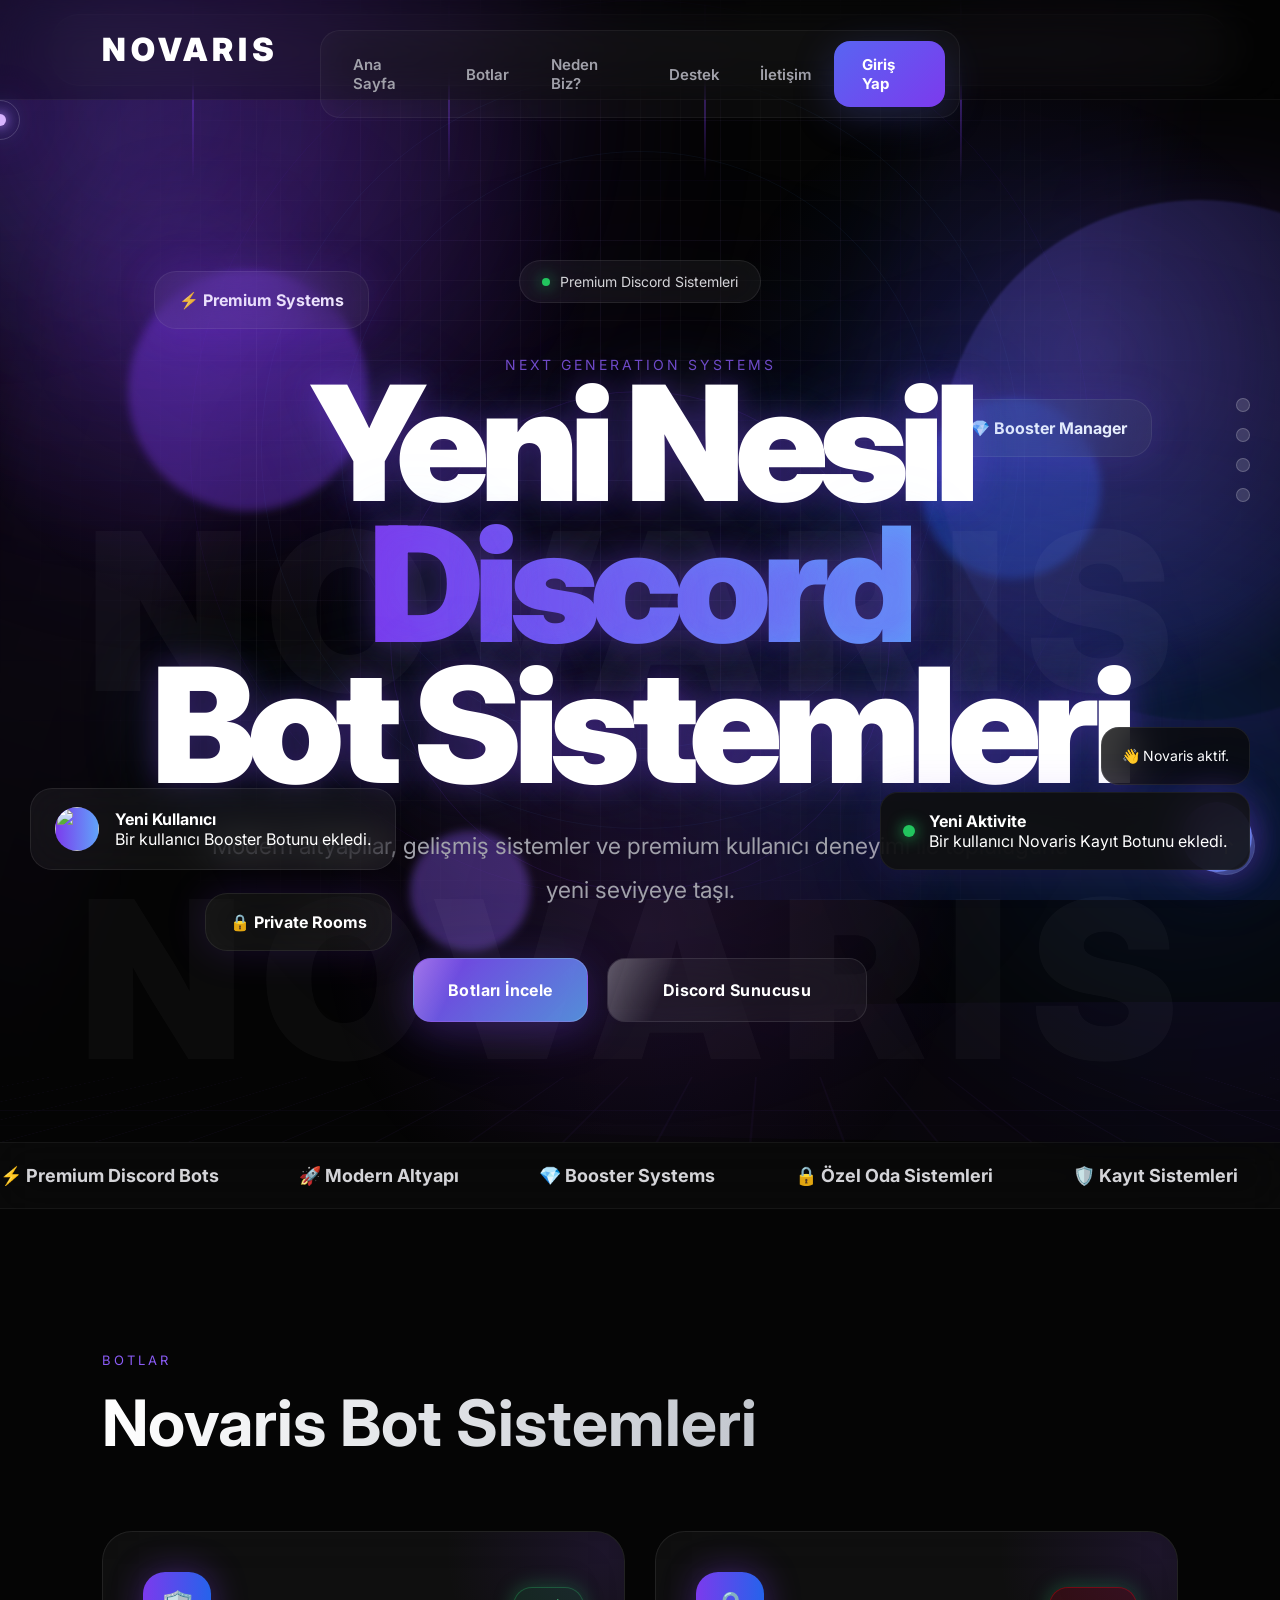
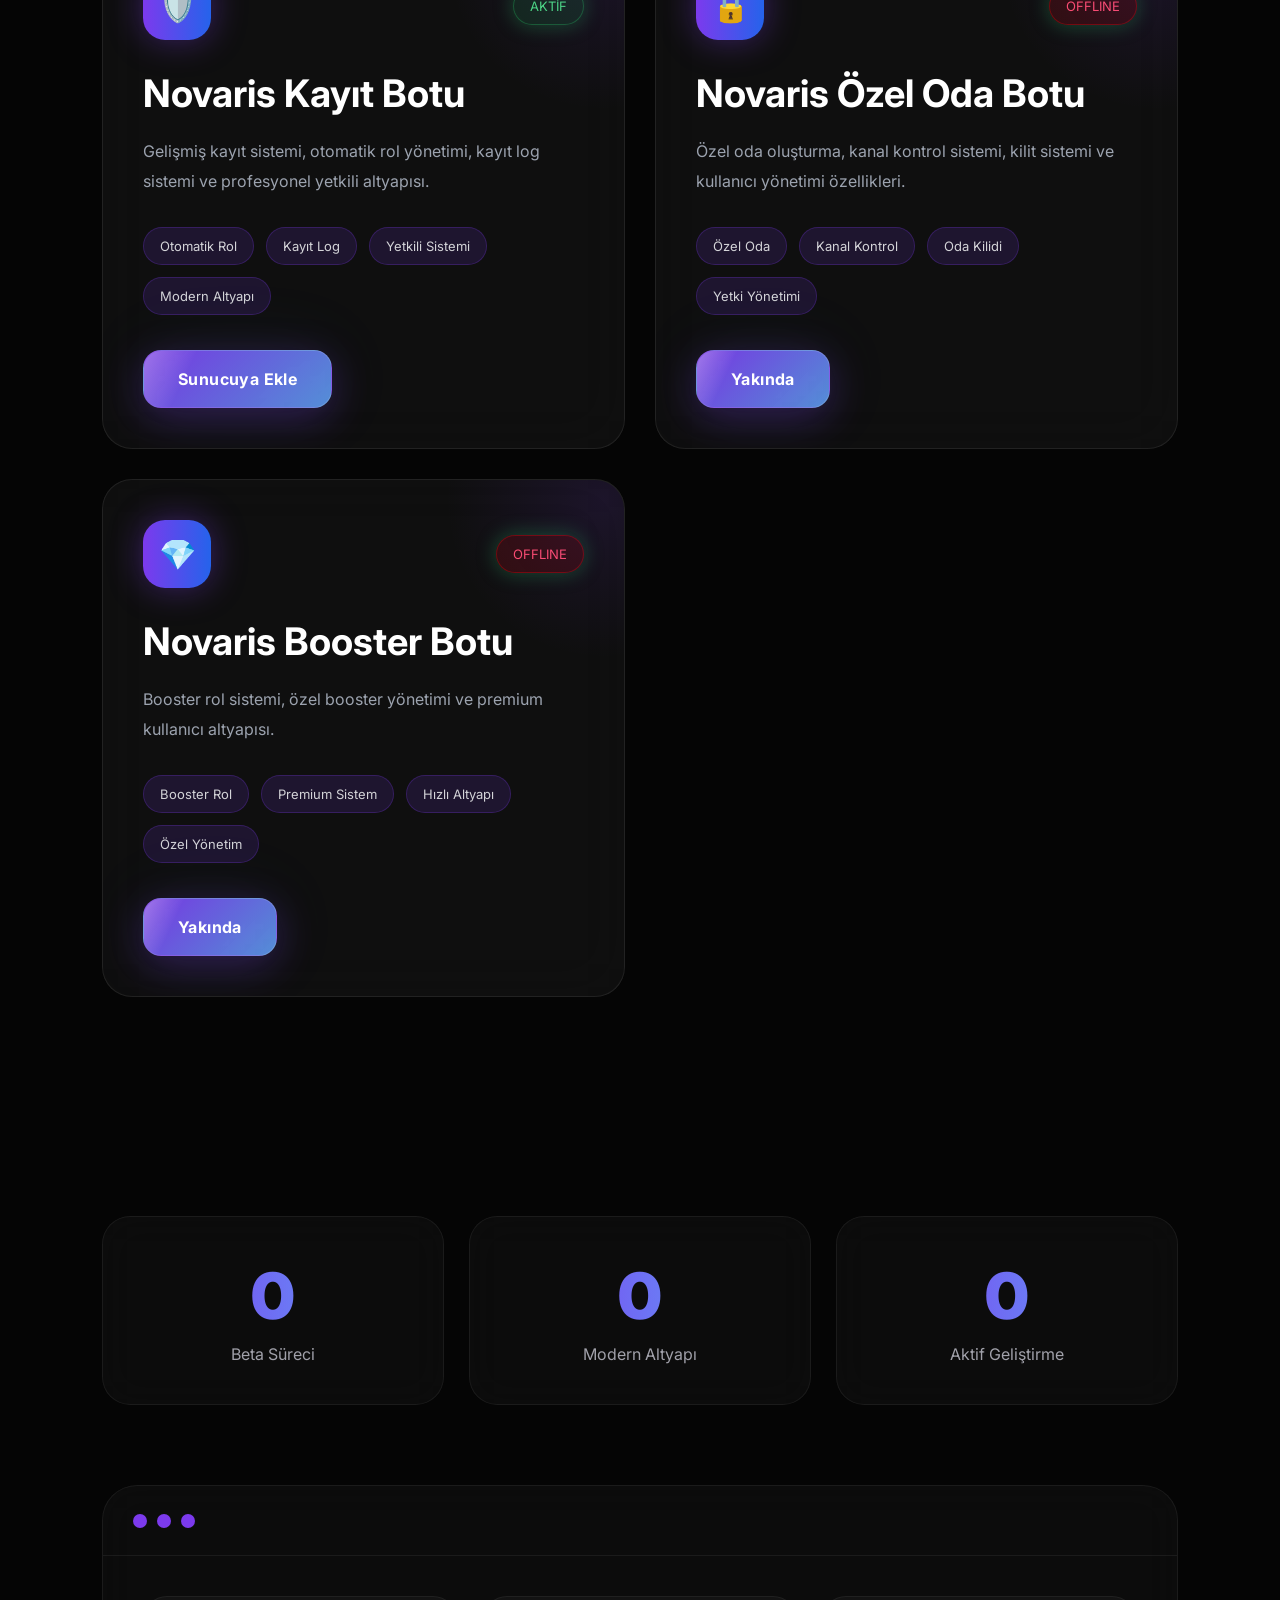
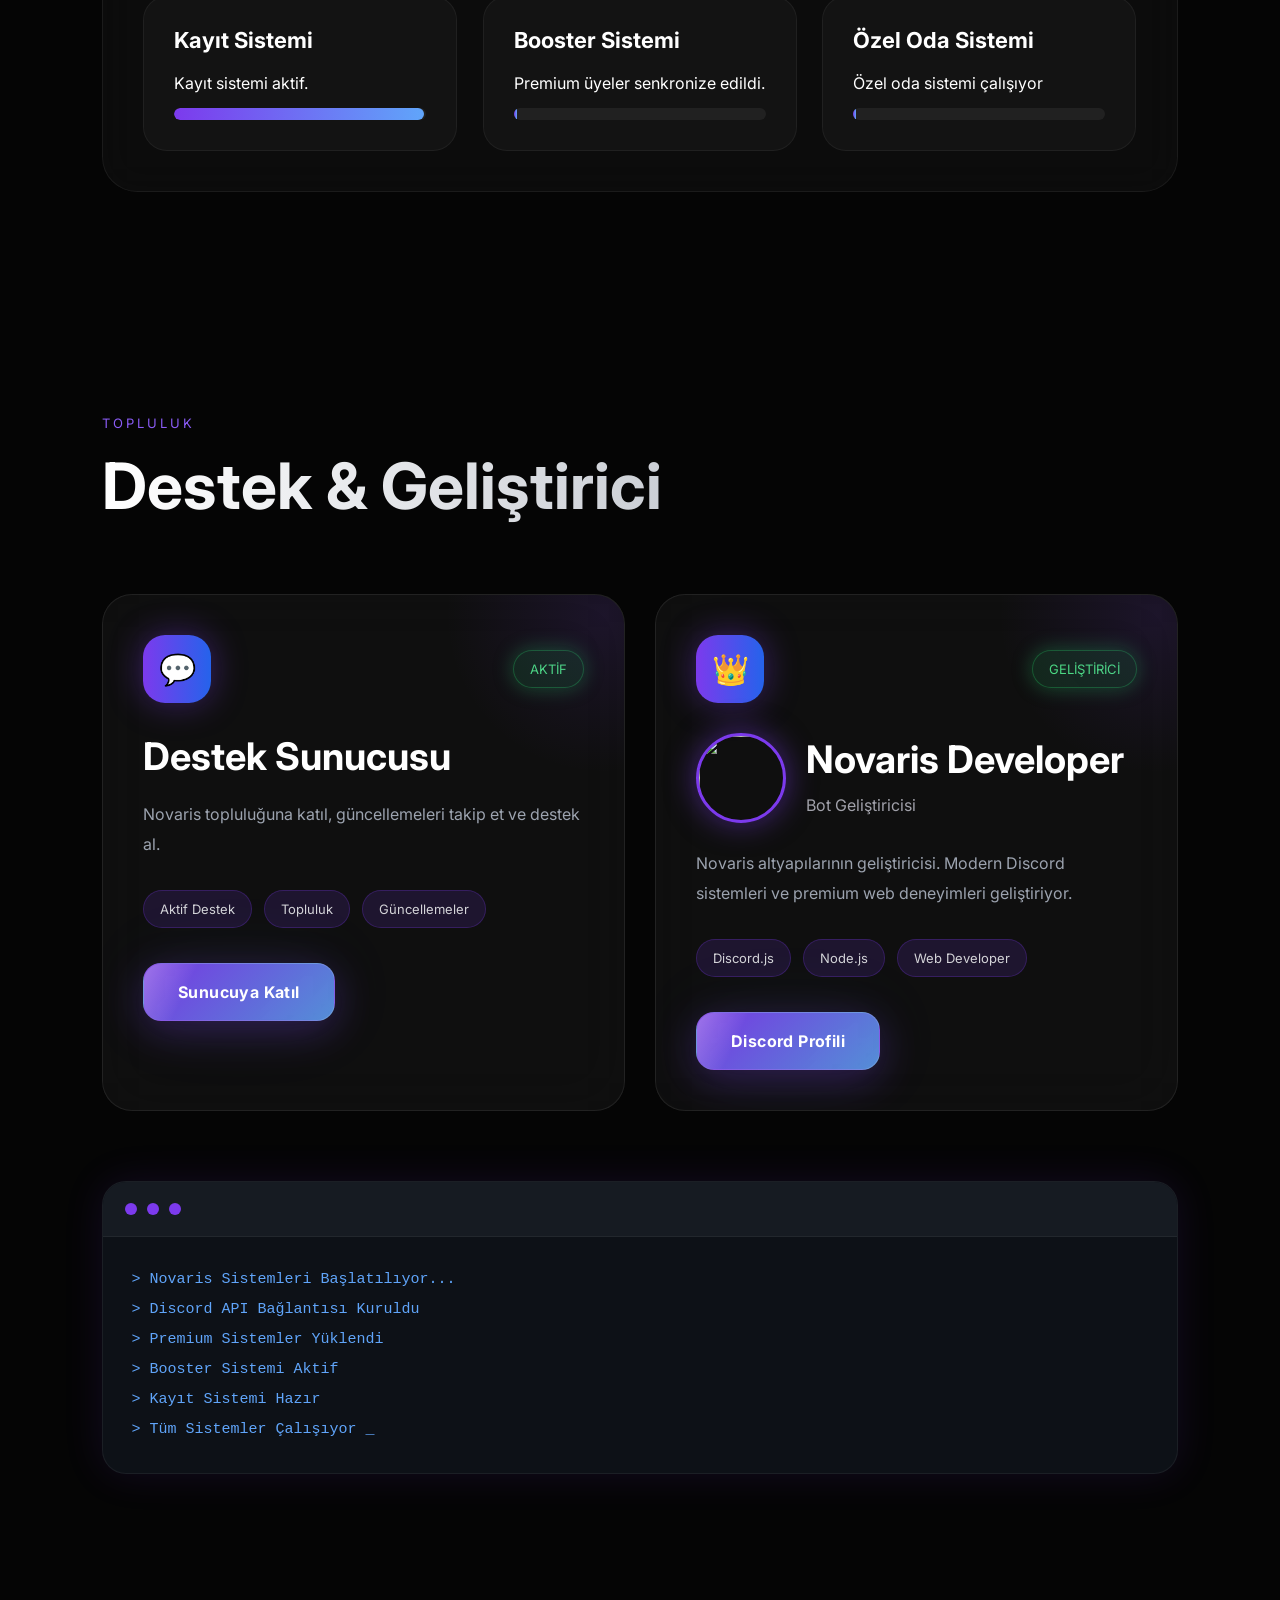
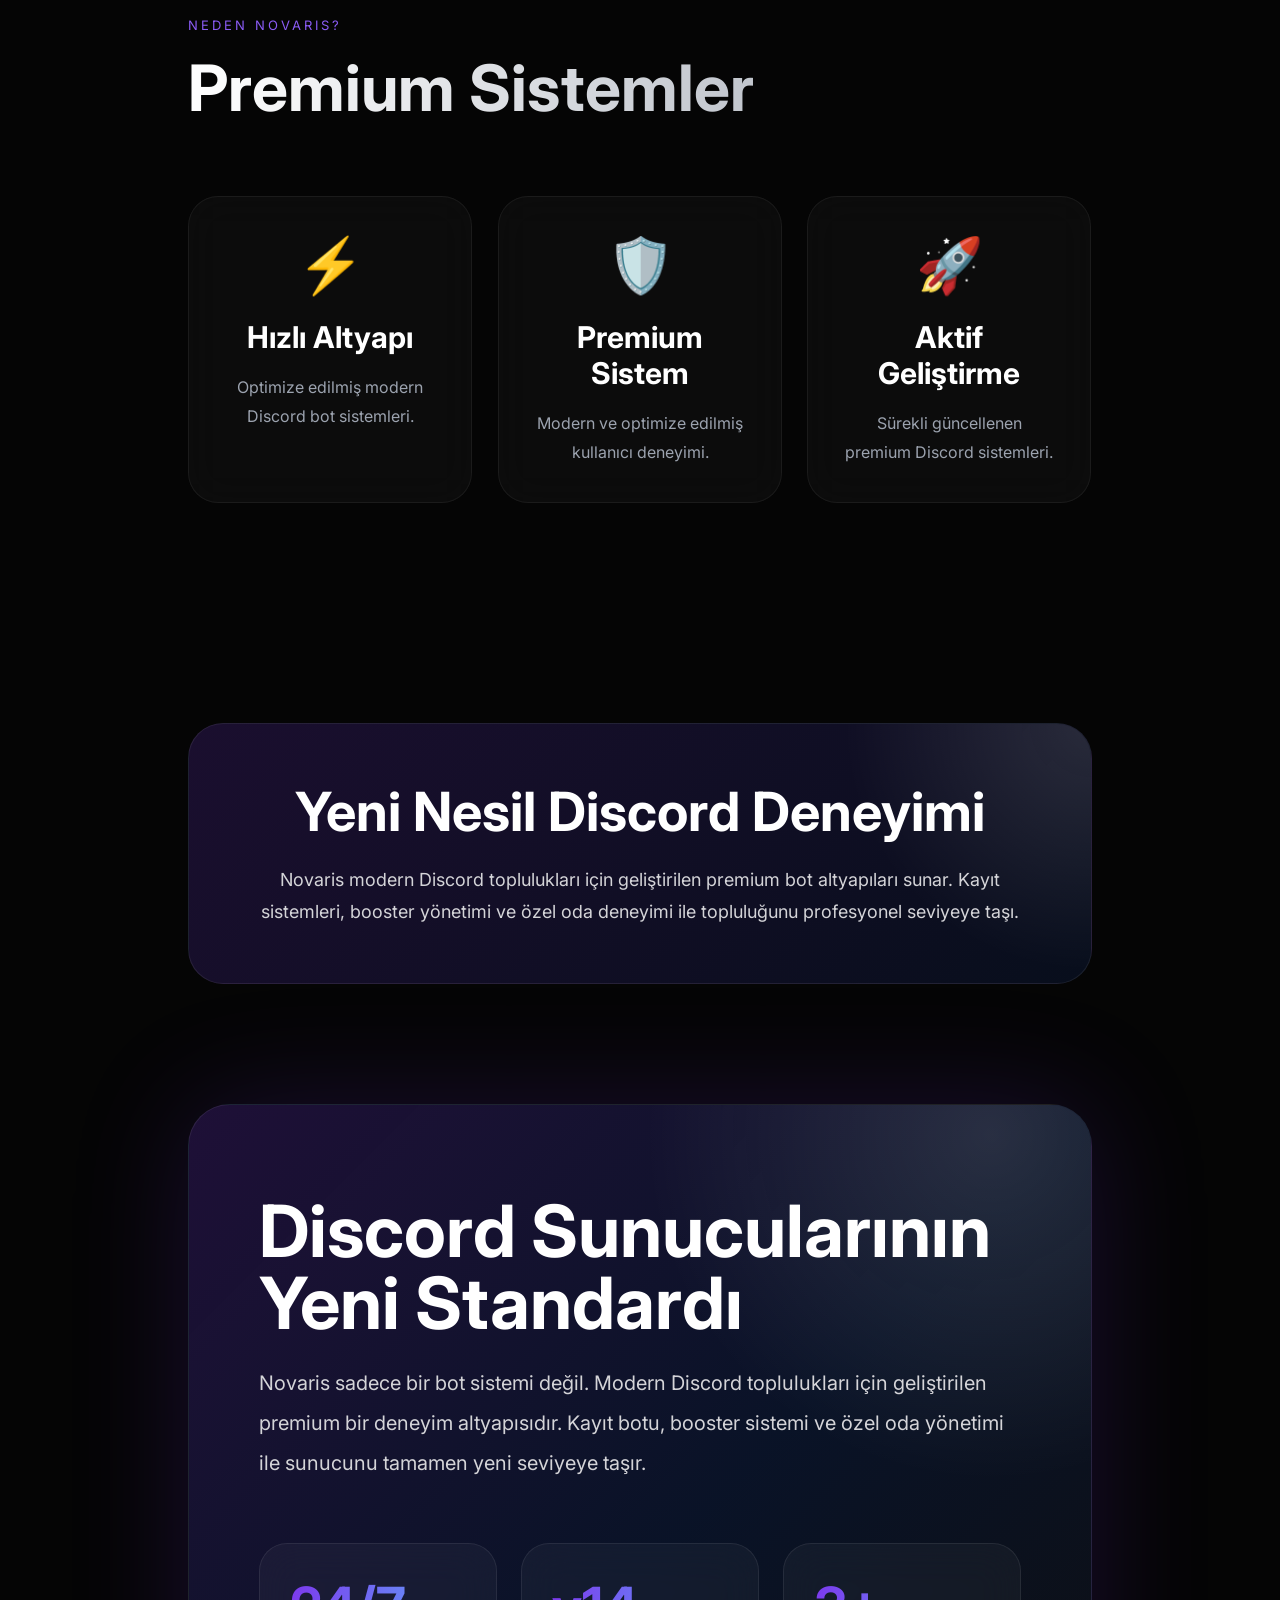
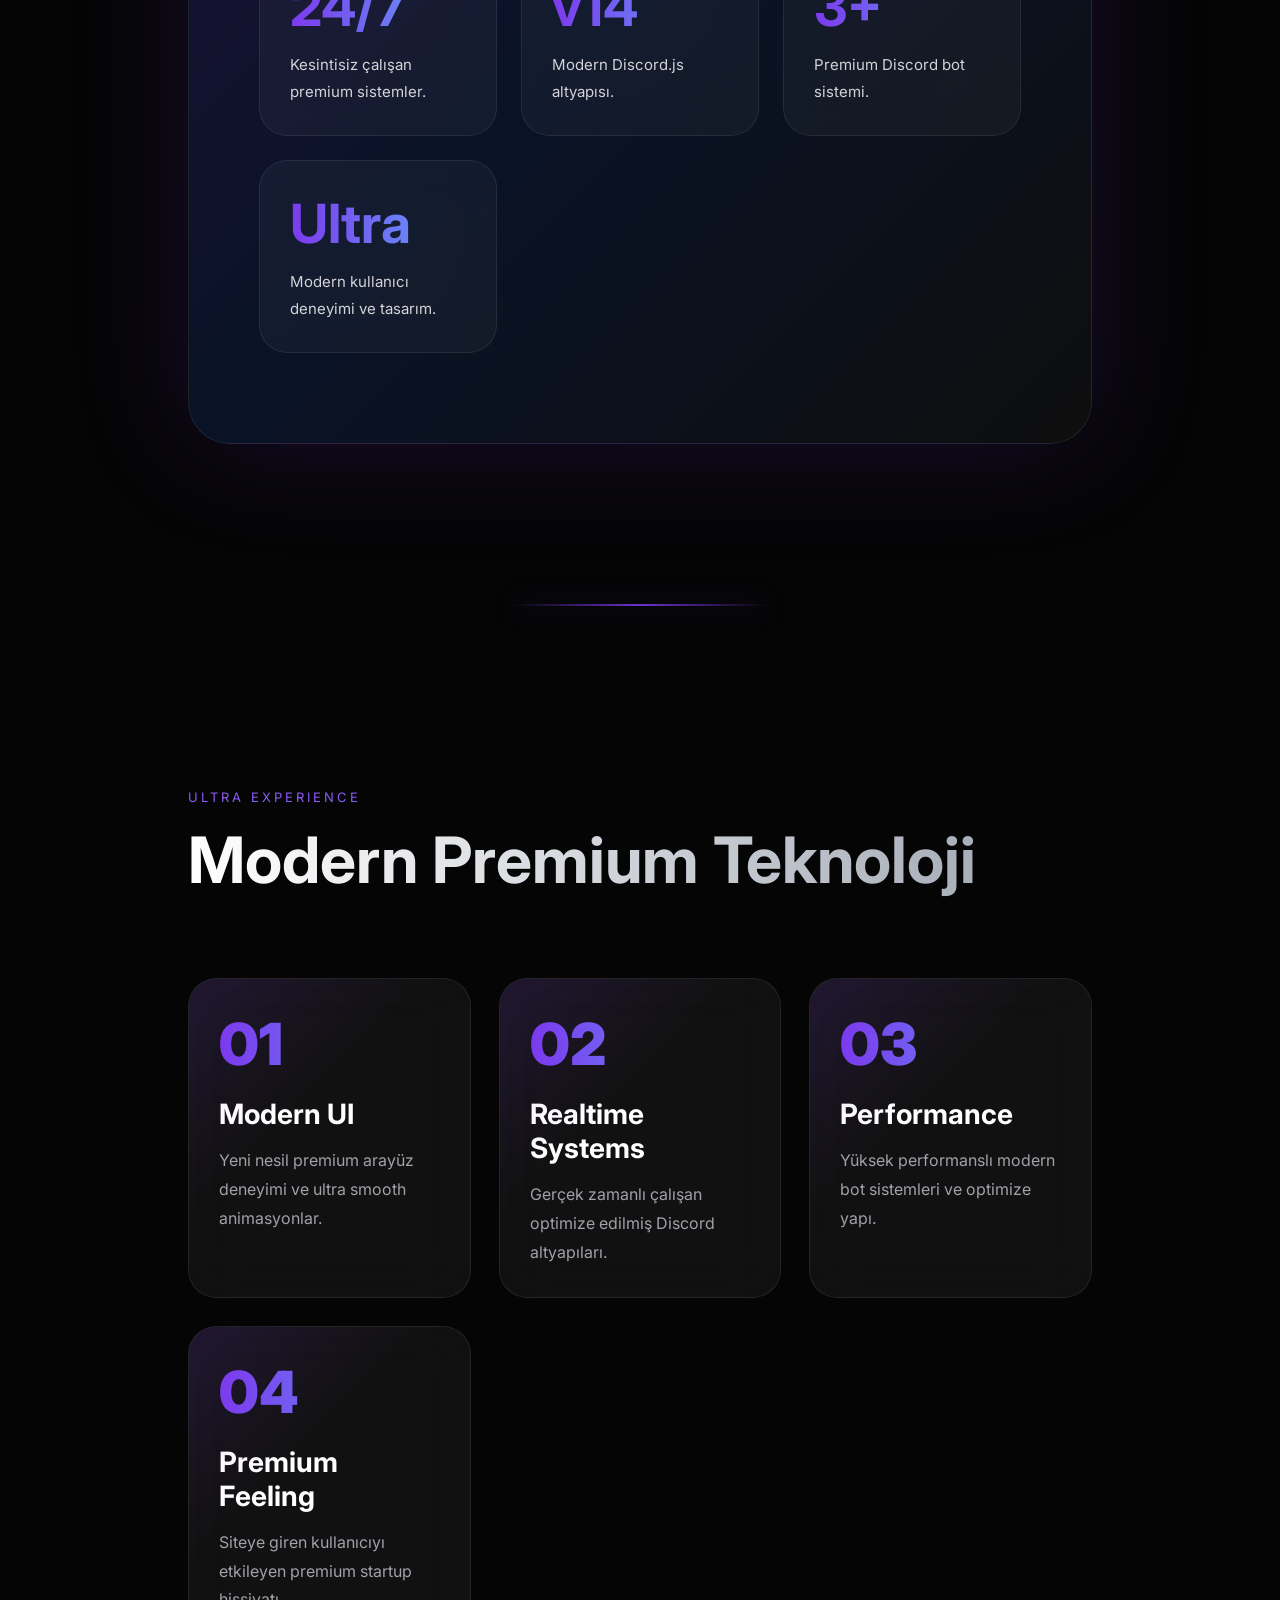
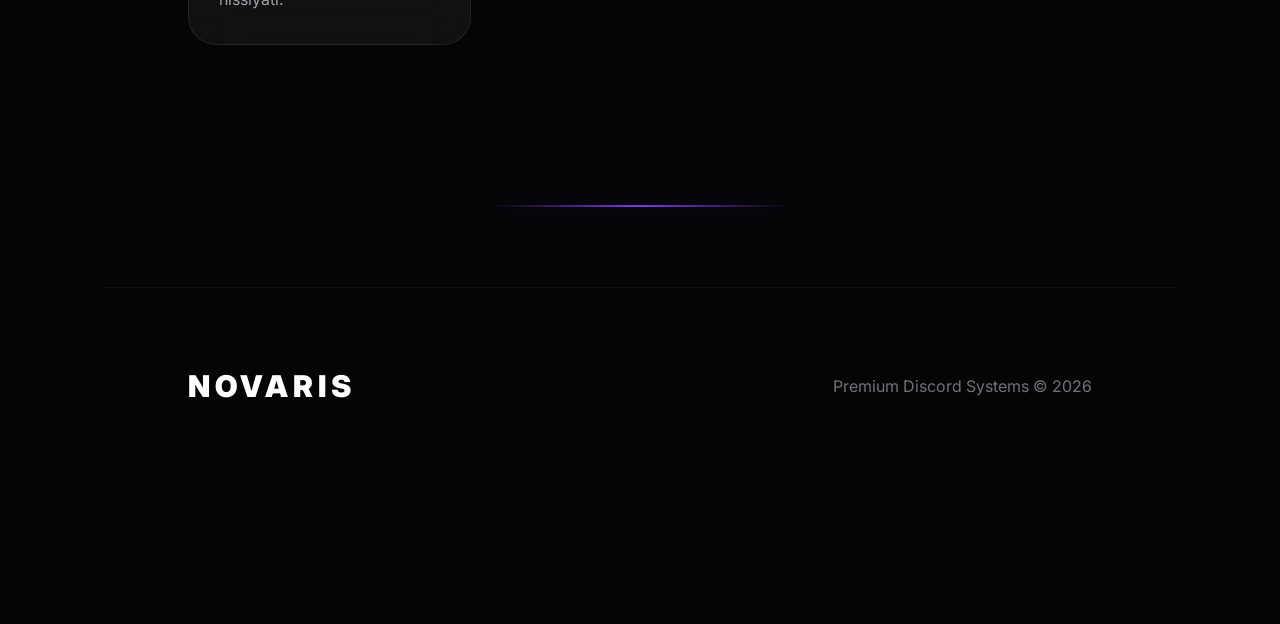
==== commit 85a30508: "Update index.html" ====
--- a/index.html
+++ b/index.html
@@ -2760,6 +2760,26 @@
 box-shadow:0 10px 30px rgba(245,235,199,.18);
 }
 
+
+@media(max-width:900px){
+
+.announcement-modern{
+padding:18px;
+}
+
+.announcement-right{
+width:100%;
+justify-content:flex-start;
+}
+
+.promo-btn{
+width:100%;
+justify-content:center;
+display:flex;
+}
+
+}
+
 </style>
 </head>
 
@@ -2768,7 +2788,7 @@
 <div class="live-feed" id="live-feed"></div>
 
 <div class="ai-helper-msg">
-👋 Novaris AI aktif. Premium sistemler hazır.
+👋 Novaris aktif.
 </div>
 
 <div class="ai-helper">
@@ -2806,7 +2826,10 @@
 <div class="mouse-ring" id="mouse-ring"></div>
 
 <div class="live-notification" id="live-notification">
-<div class="live-avatar">N</div>
+<div class="live-avatar" style="overflow:hidden;padding:0;">
+<img src="https://i.imgur.com/rycsHTs.png"
+style="width:100%;height:100%;object-fit:cover;border-radius:50%;">
+</div>
 <div>
 <b>Yeni Kullanıcı</b><br>
 Bir kullanıcı Booster Botunu ekledi.
@@ -2978,7 +3001,7 @@
 
 ${a.promoCode ? `
 <div class="promo-chip promo-code">
-${a.promoCode}
+🎟 ${a.promoCode}
 </div>
 ` : ''}
 
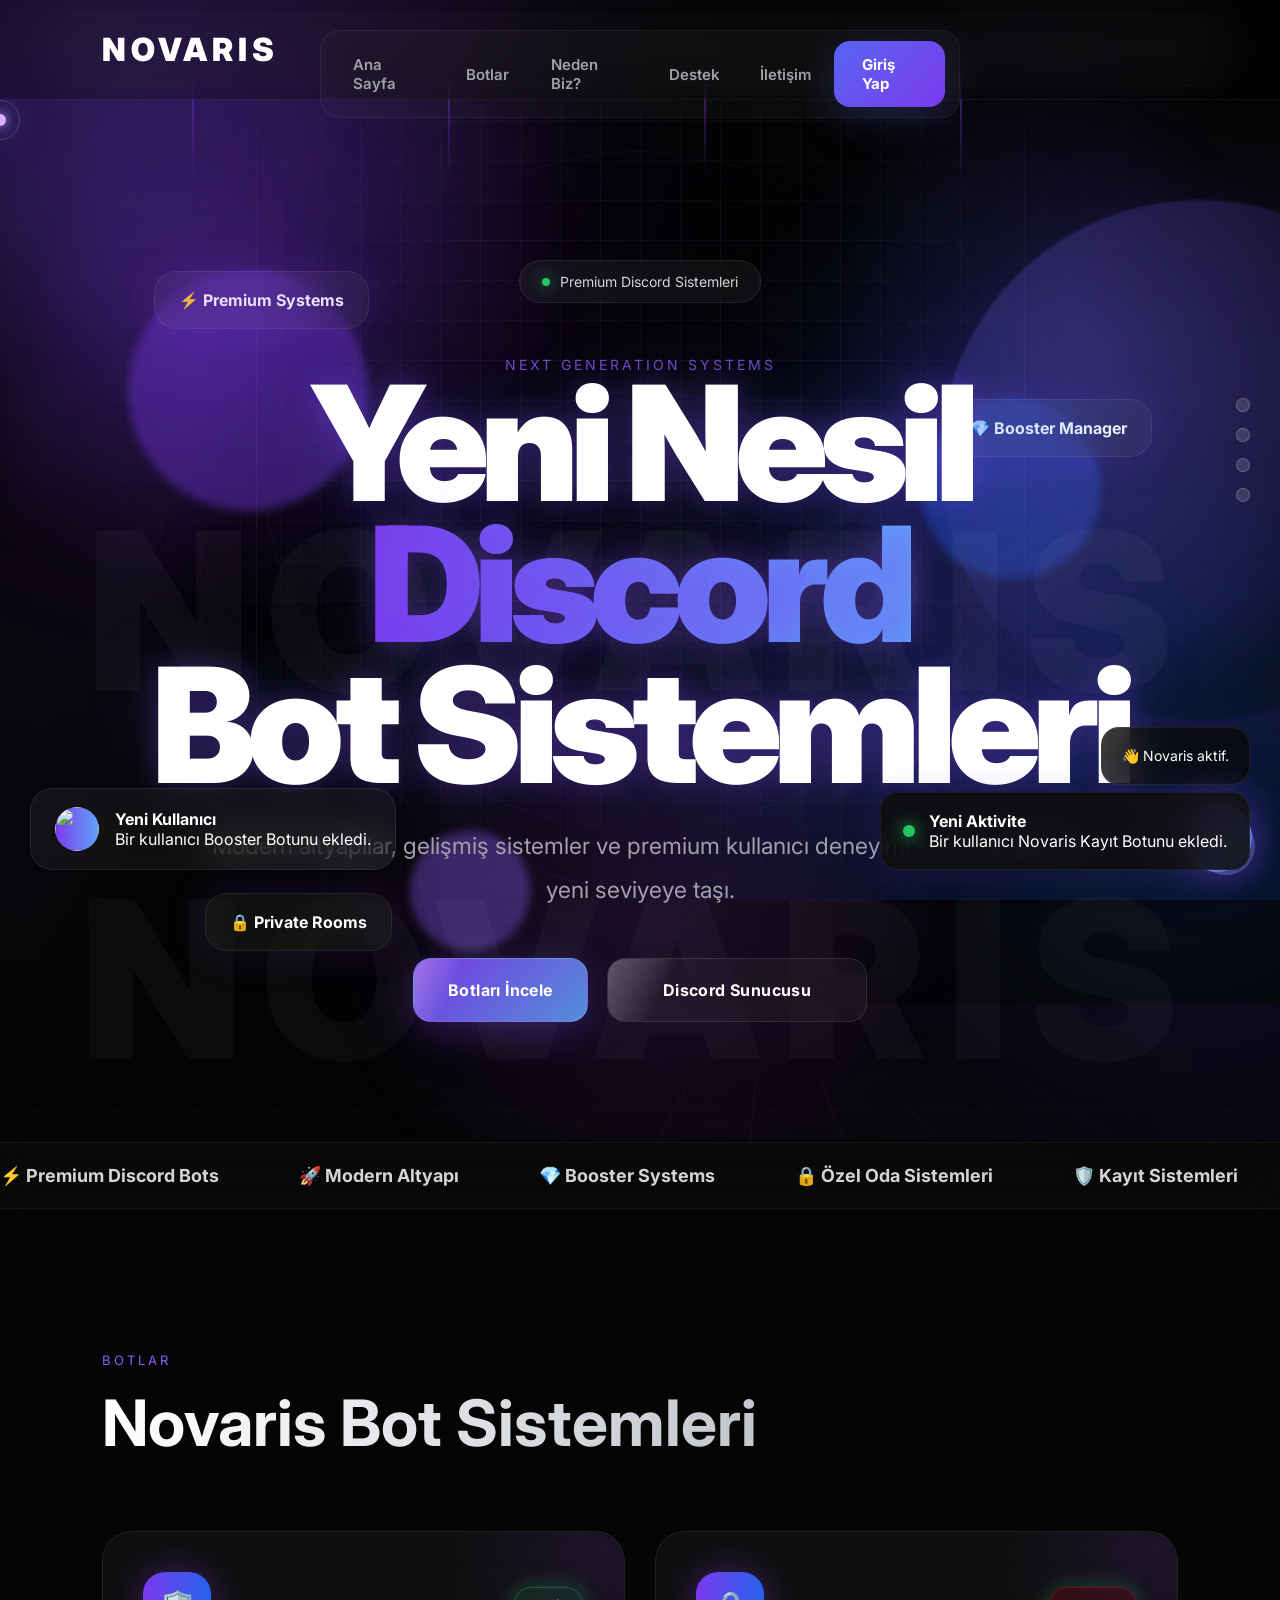
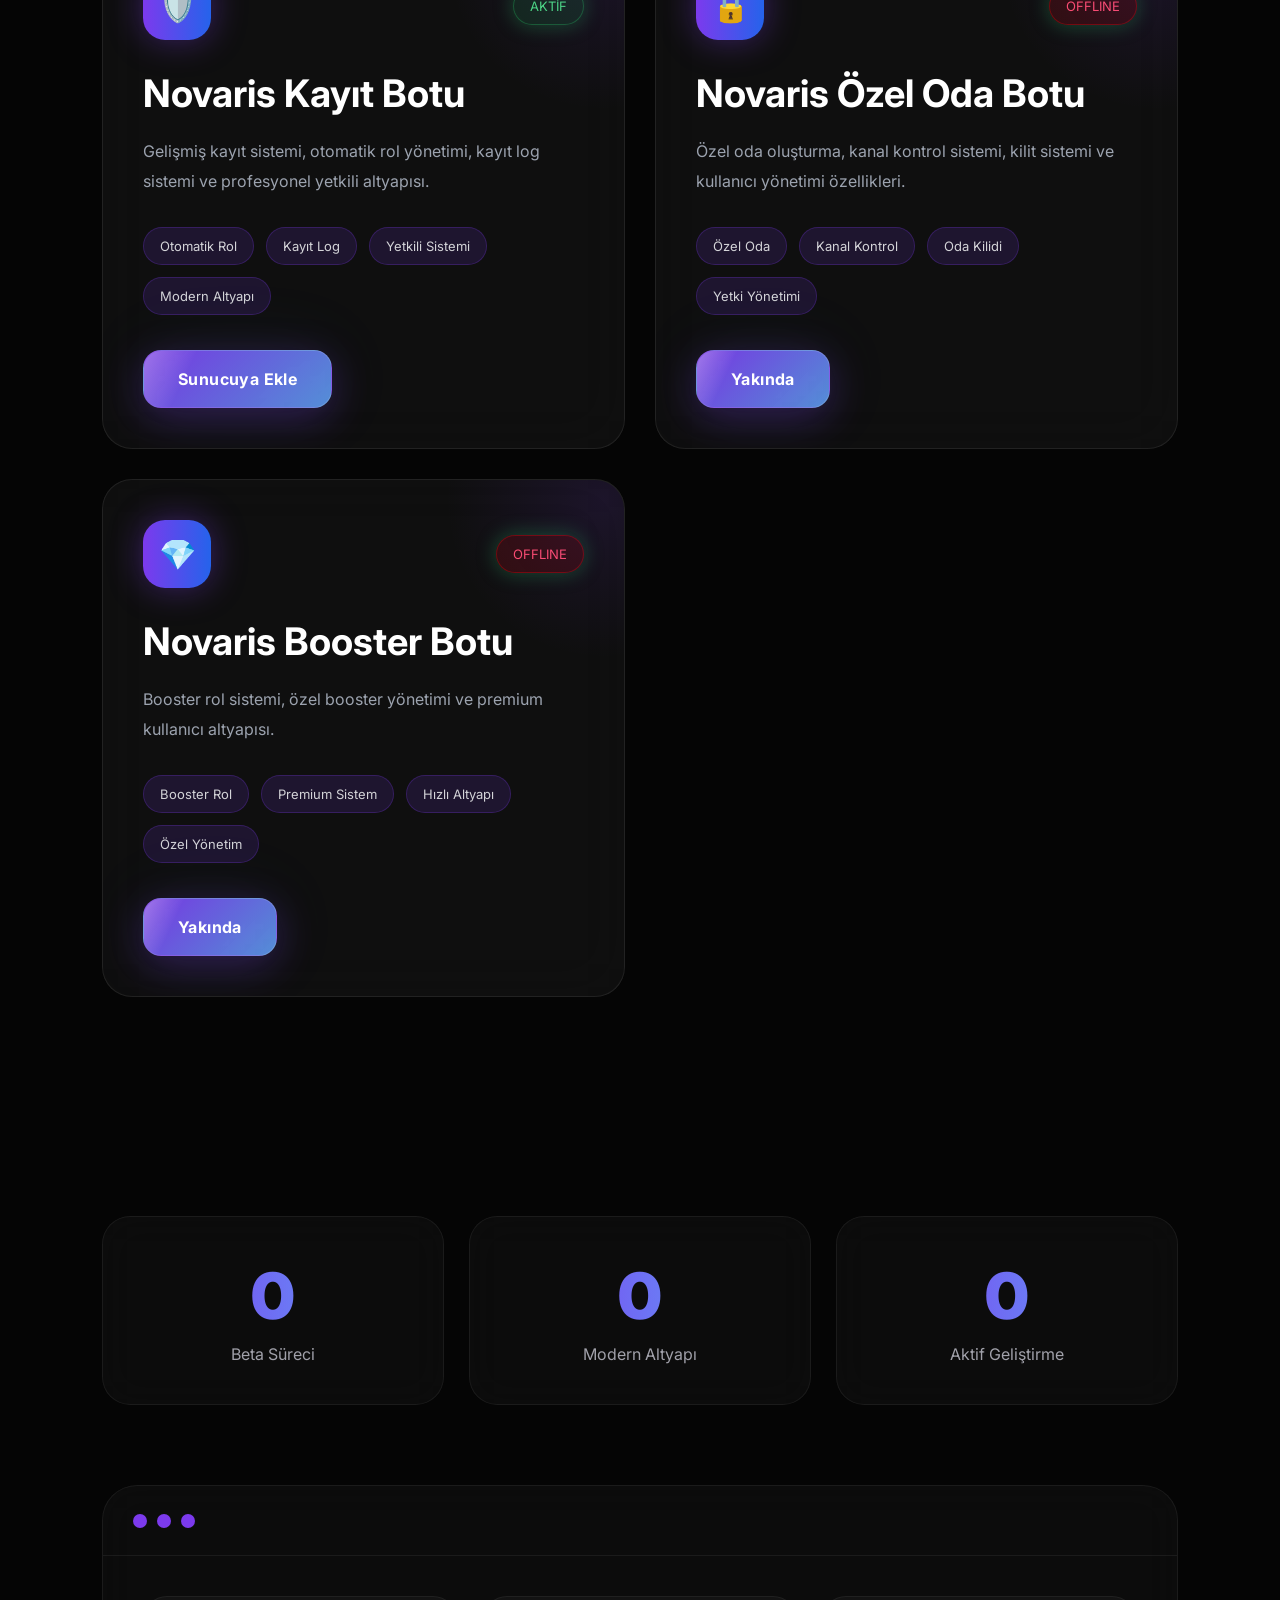
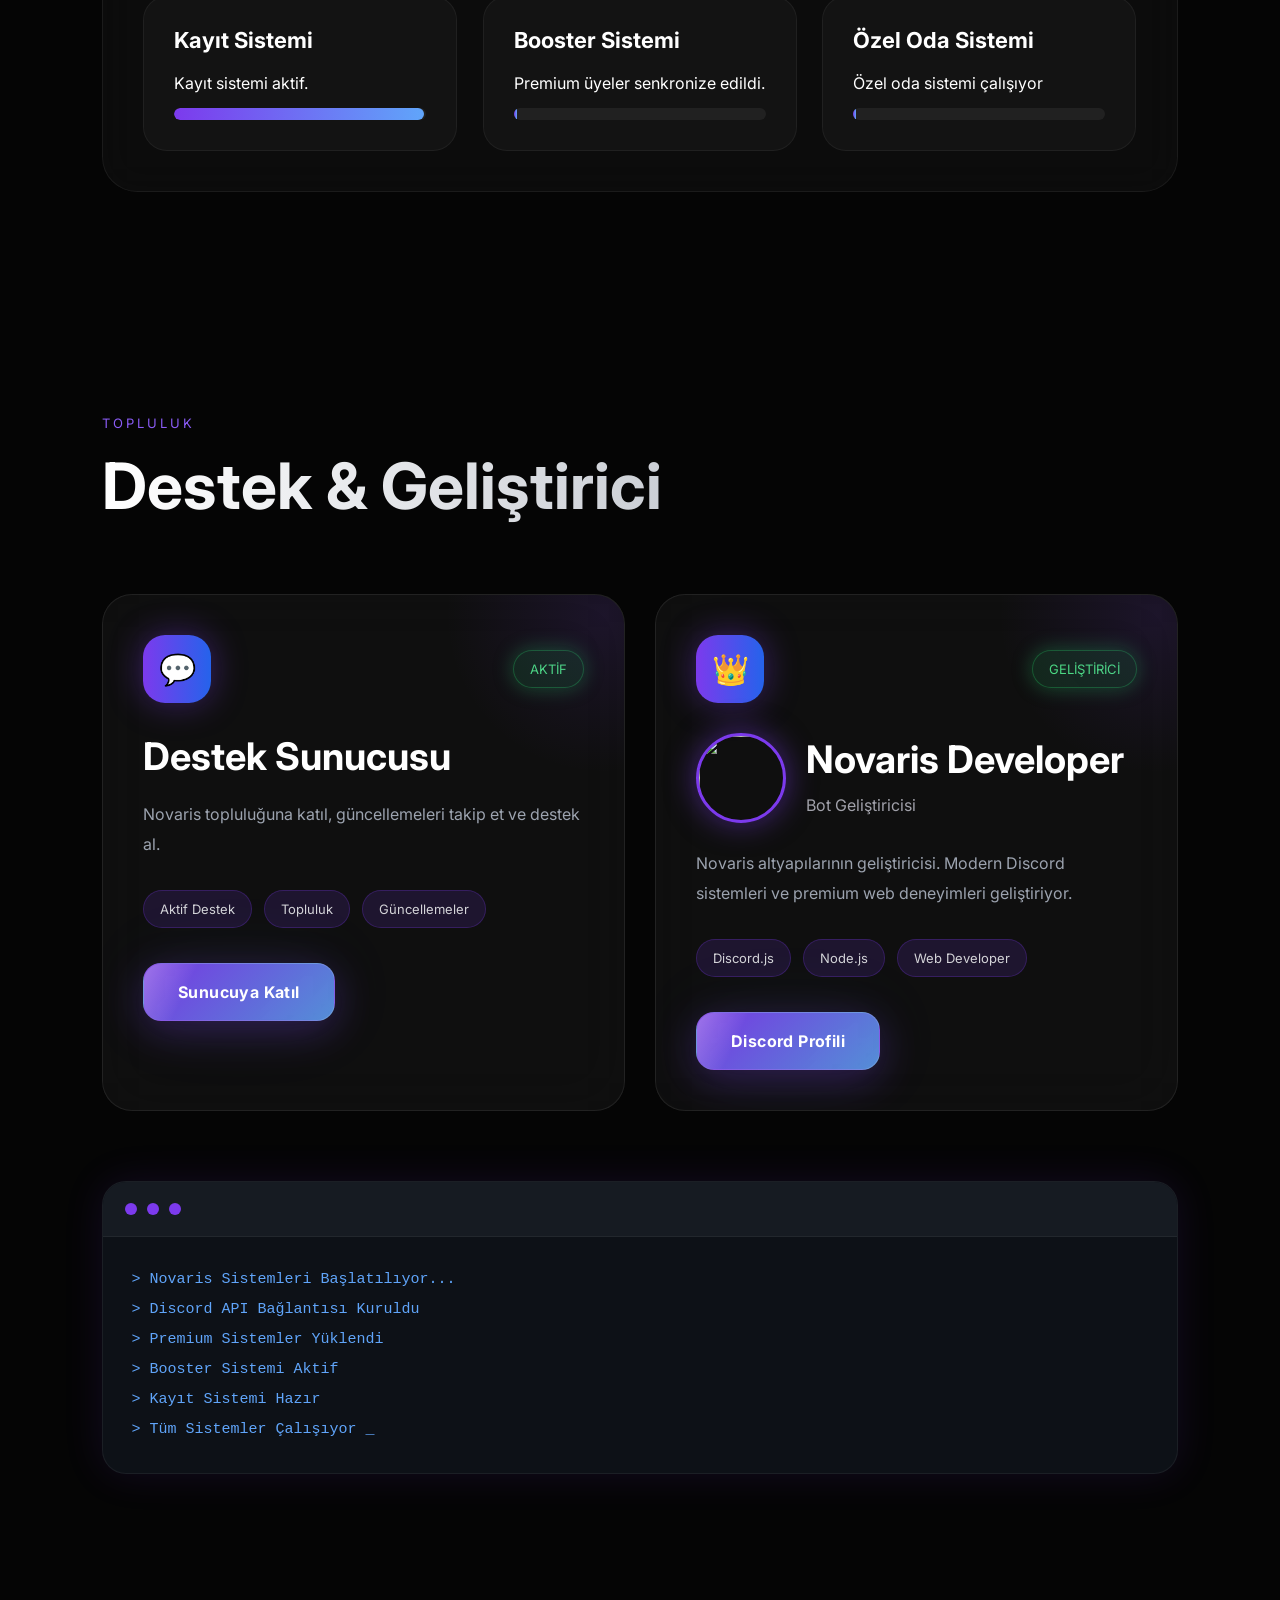
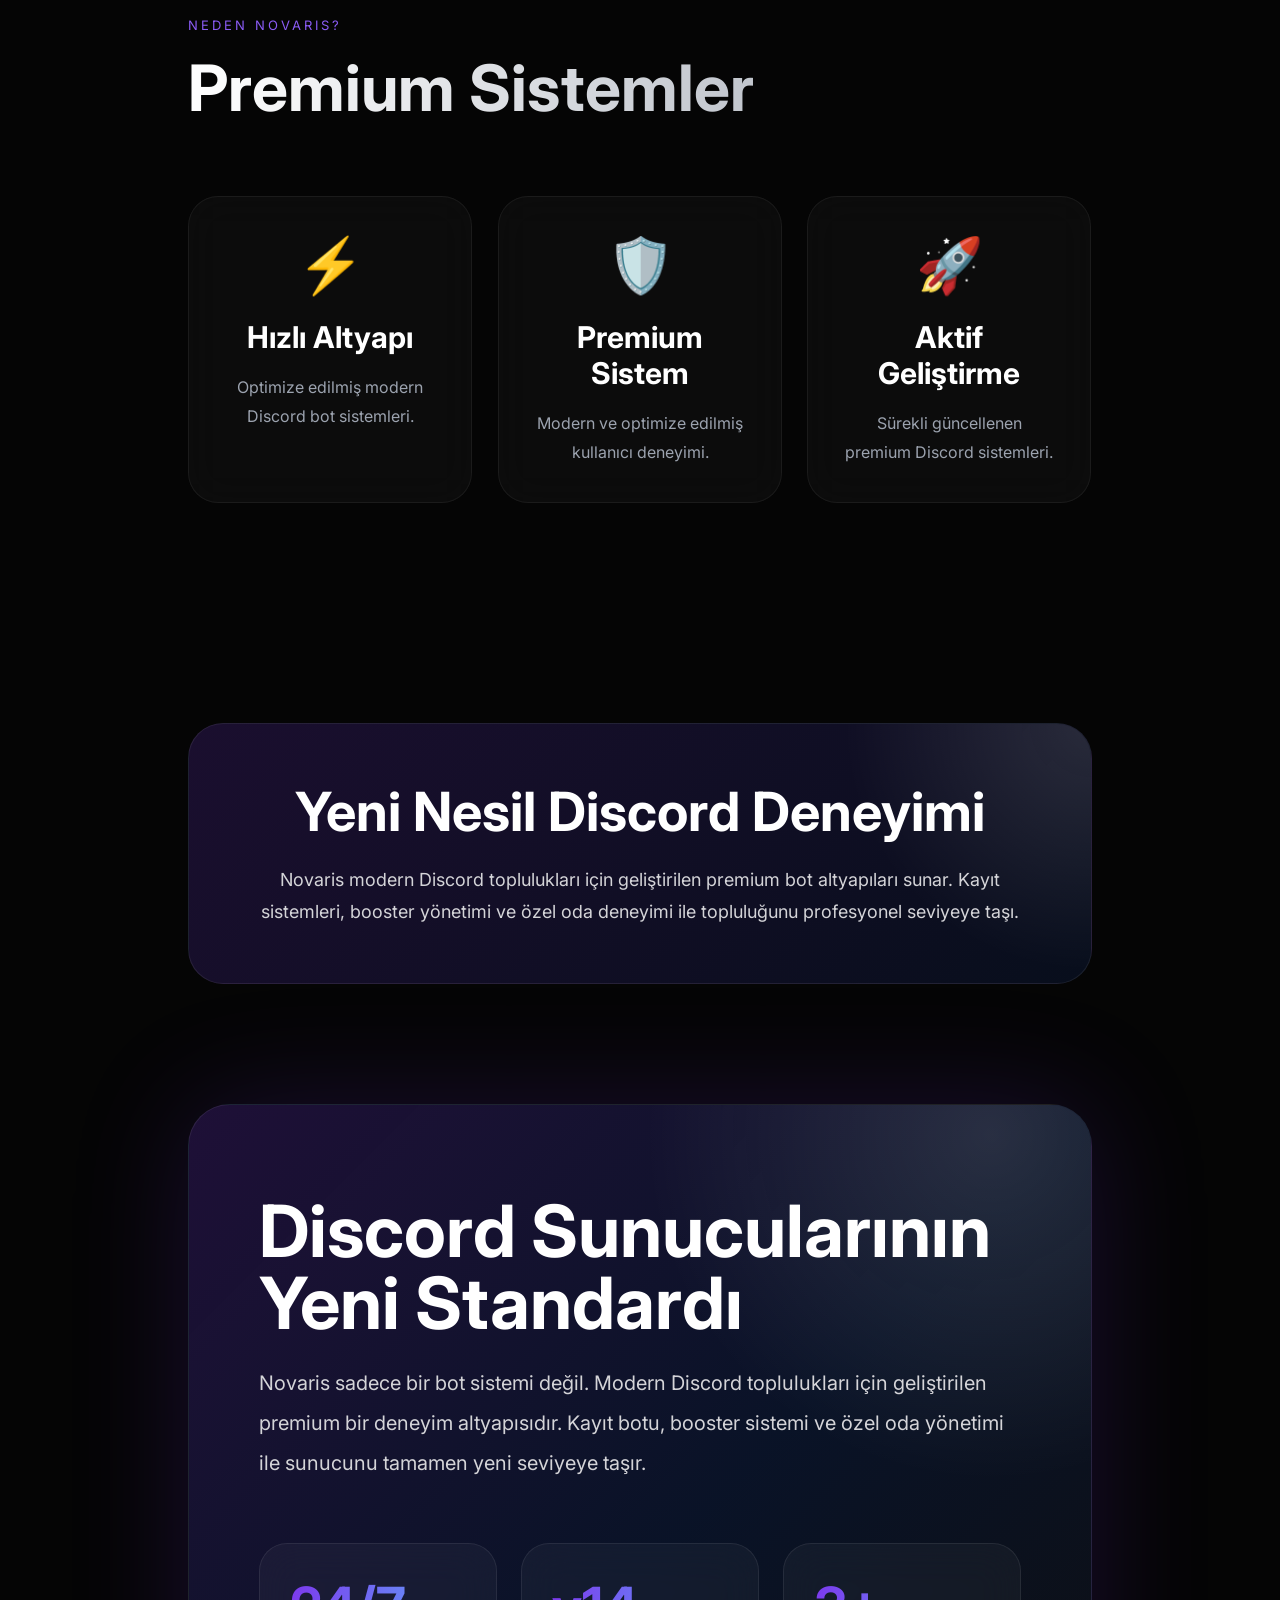
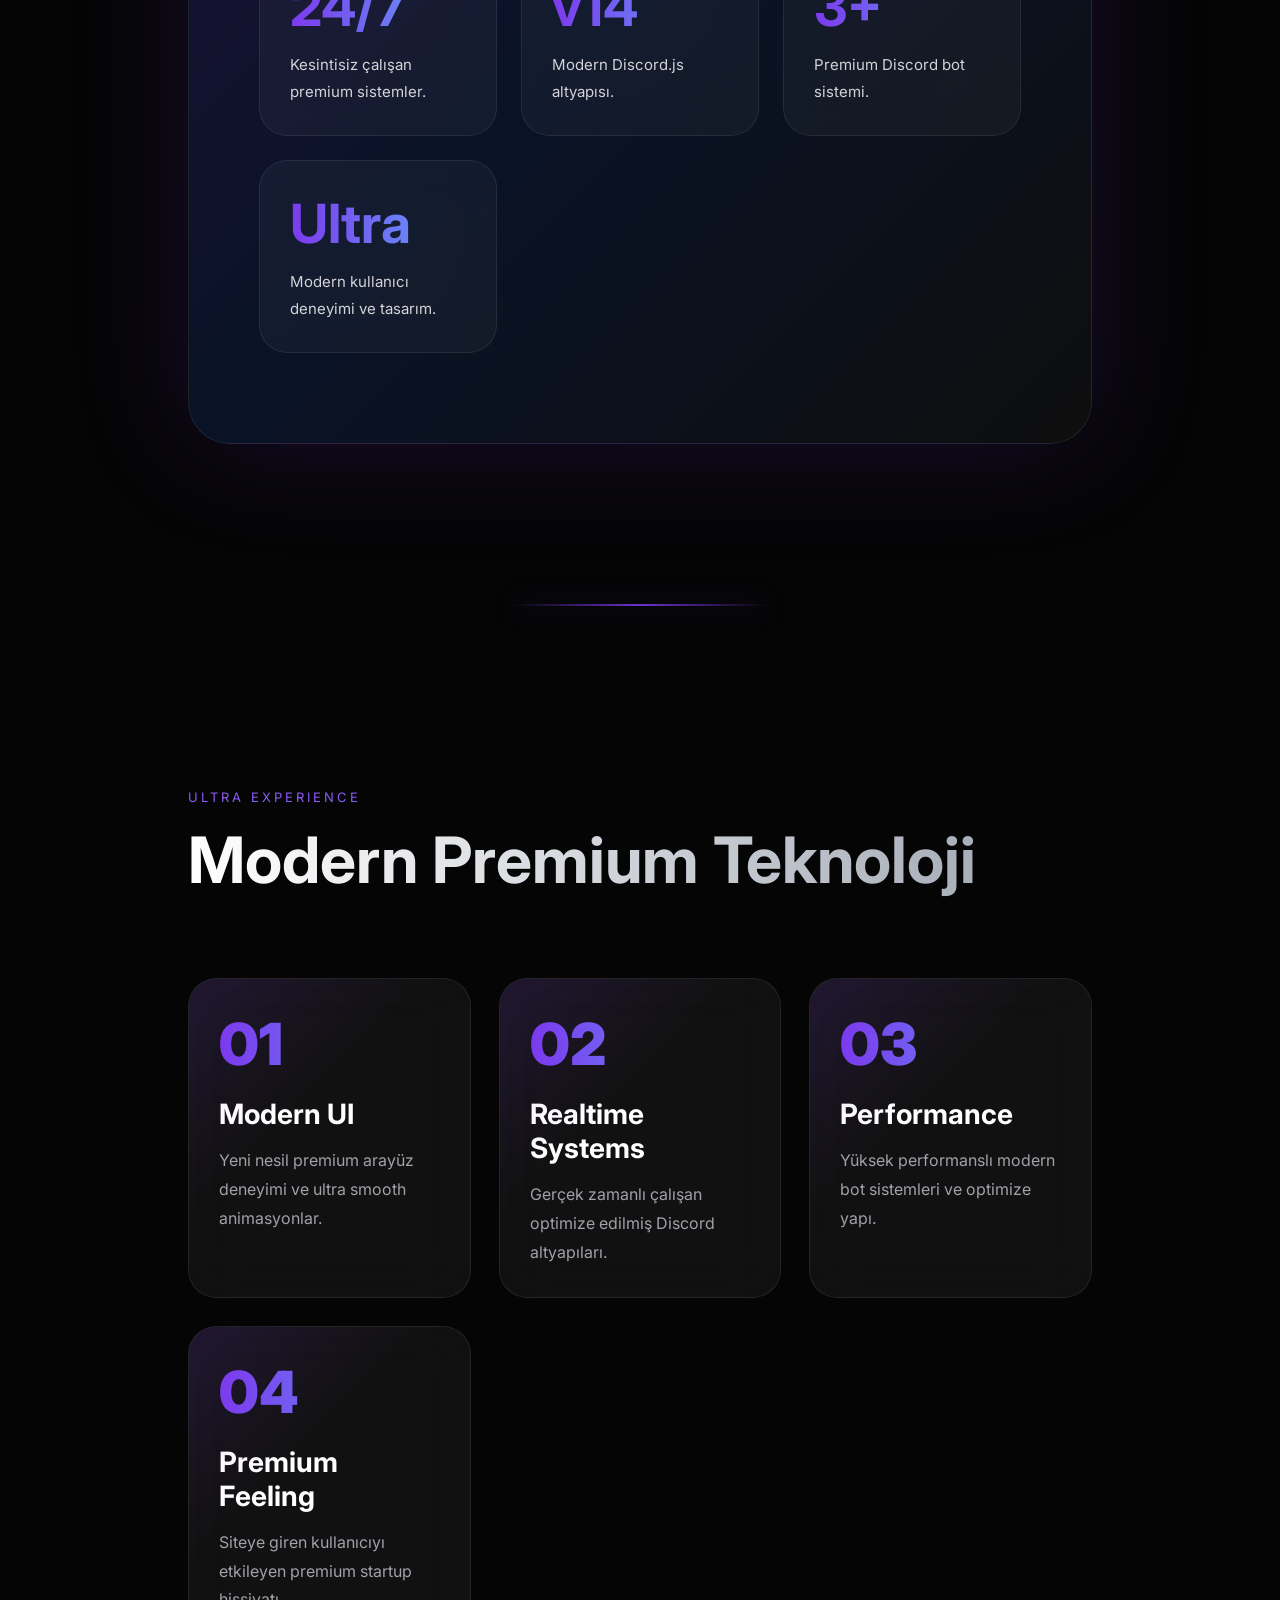
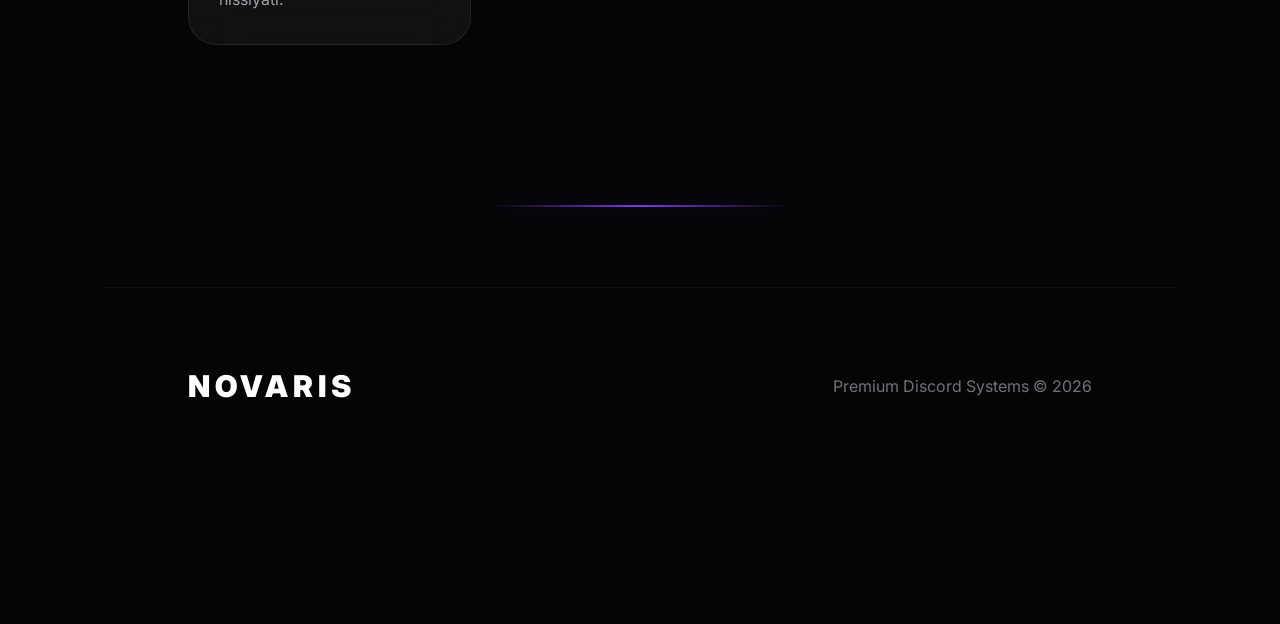
==== commit 97a9c596: "Update index.html" ====
--- a/index.html
+++ b/index.html
@@ -2780,6 +2780,15 @@
 
 }
 
+
+/* NOVARIS UPGRADE */
+nav{transition:all .35s ease}
+nav:hover{transform:translateX(-50%) translateY(-2px);box-shadow:0 10px 40px rgba(124,58,237,.2)}
+.hero-content{animation:heroEntrance 1.2s ease}
+@keyframes heroEntrance{from{opacity:0;transform:translateY(40px)}to{opacity:1;transform:none}}
+.bot-card,.why-card,.stat-card{position:relative}
+.bot-card::marker{content:''}
+
 </style>
 </head>
 
@@ -3801,5 +3810,25 @@
 
 </script>
 
+
+<script>
+document.querySelectorAll('.bot-card,.why-card,.stat-card').forEach(card=>{
+ card.addEventListener('mousemove',e=>{
+ const r=card.getBoundingClientRect();
+ const x=(e.clientX-r.left-r.width/2)/18;
+ const y=(e.clientY-r.top-r.height/2)/18;
+ card.style.transform=`rotateX(${-y}deg) rotateY(${x}deg) translateY(-10px)`;
+ });
+ card.addEventListener('mouseleave',()=>card.style.transform='');
+});
+document.querySelectorAll('.primary-btn,.secondary-btn').forEach(btn=>{
+ btn.addEventListener('mousemove',e=>{
+ const r=btn.getBoundingClientRect();
+ btn.style.setProperty('--mx',(e.clientX-r.left)+'px');
+ btn.style.setProperty('--my',(e.clientY-r.top)+'px');
+ });
+});
+</script>
+
 </body>
 </html>
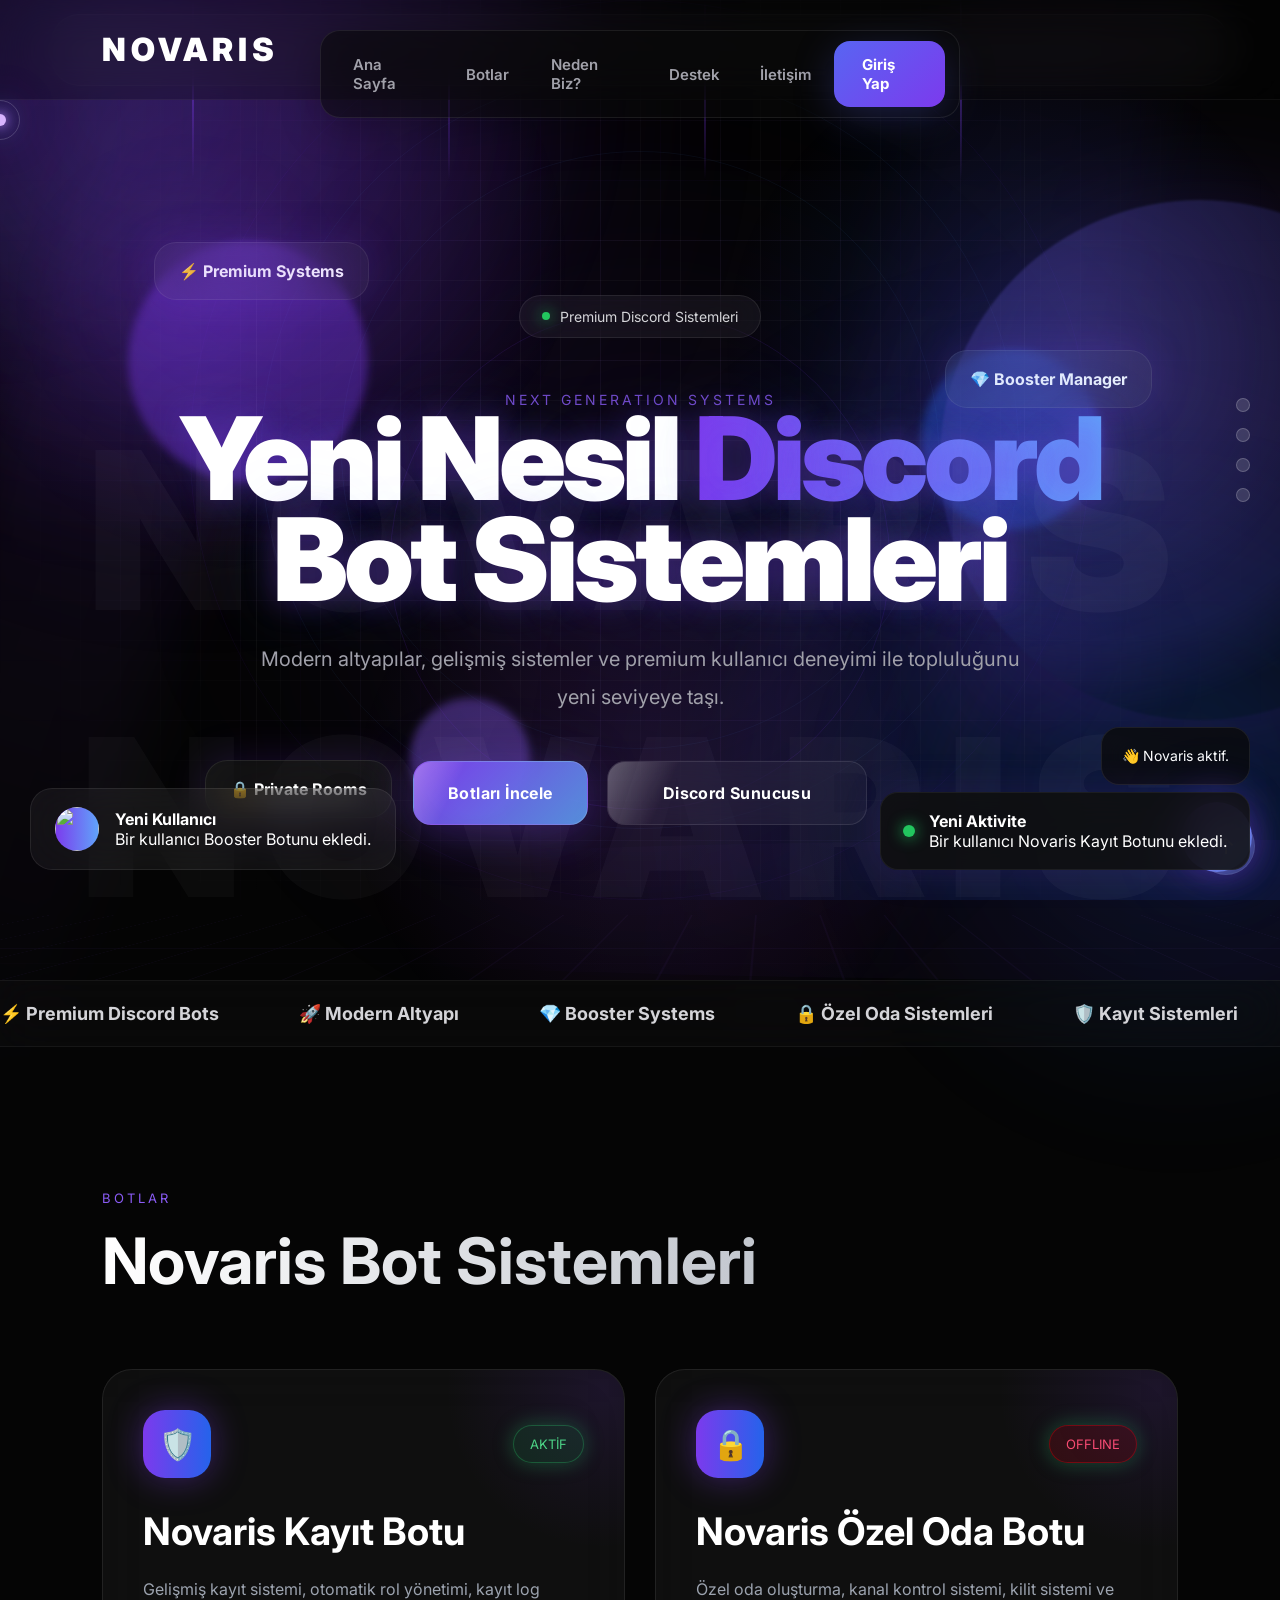
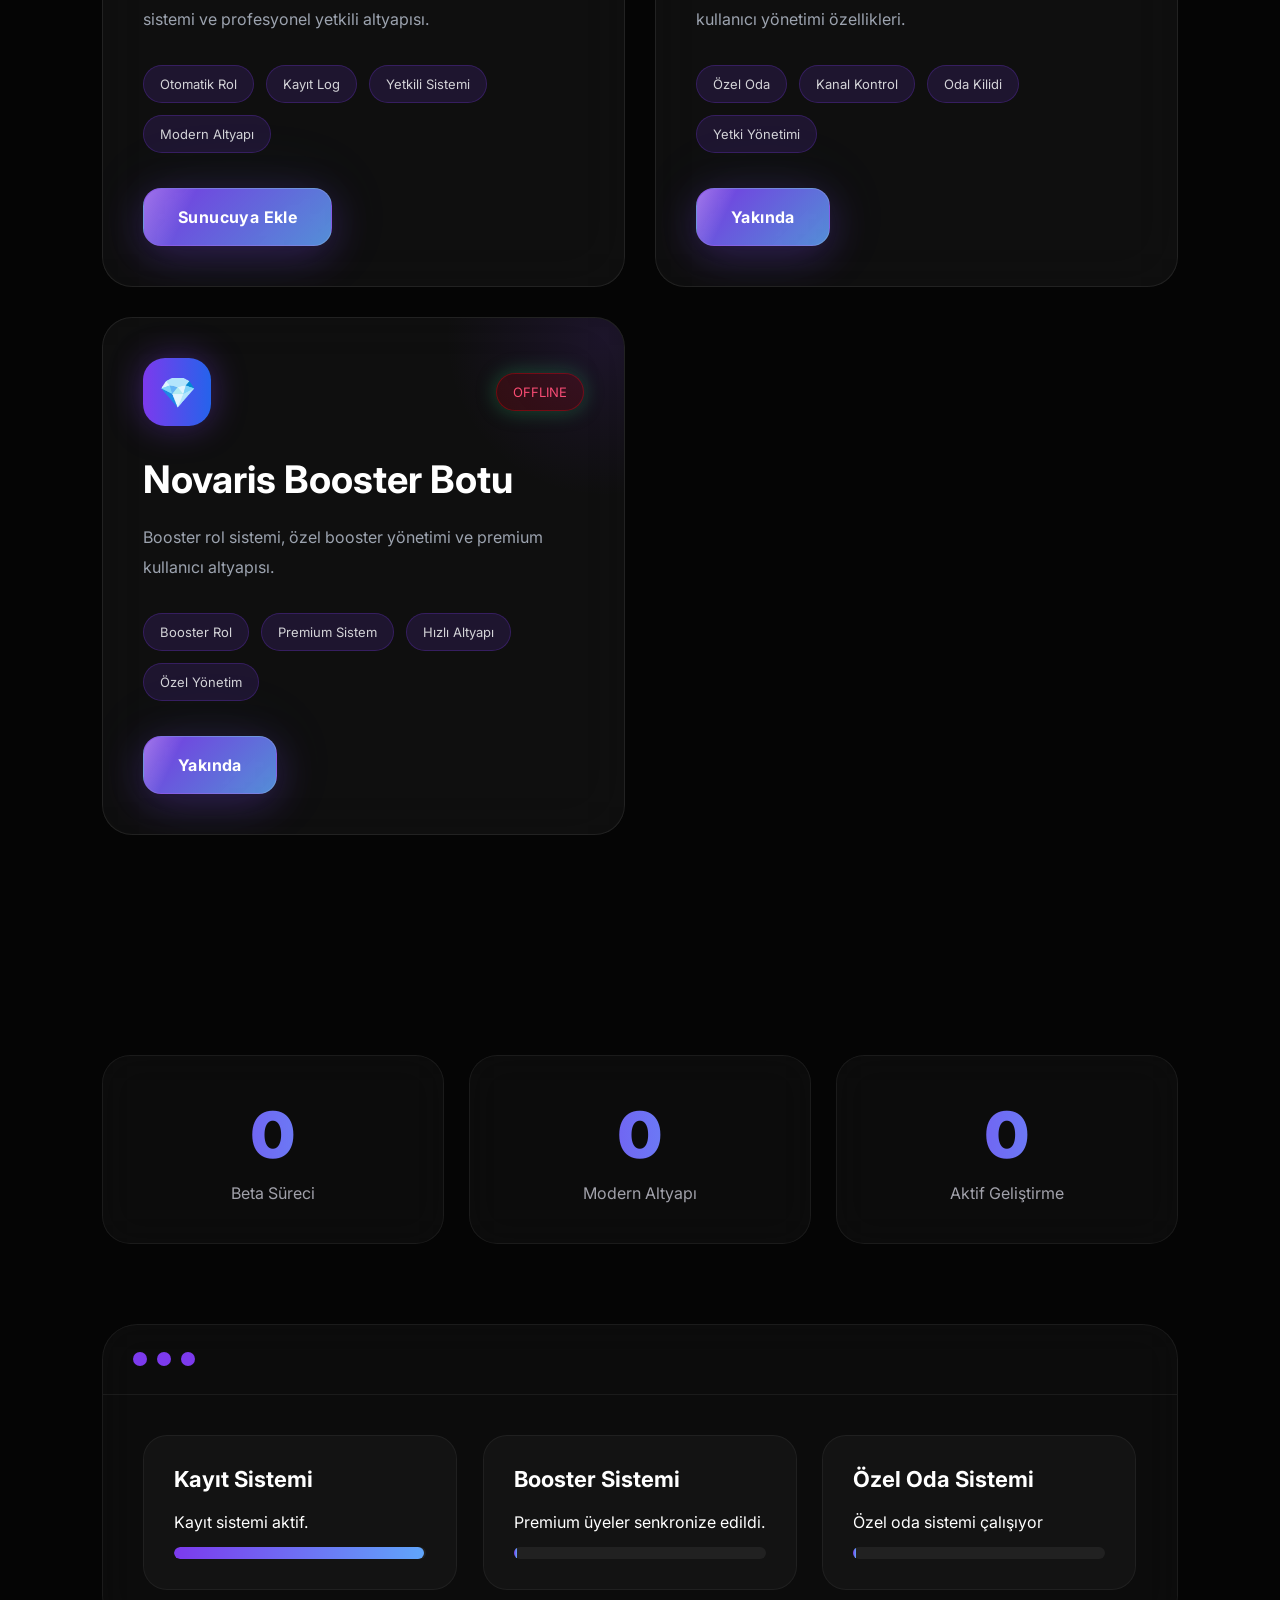
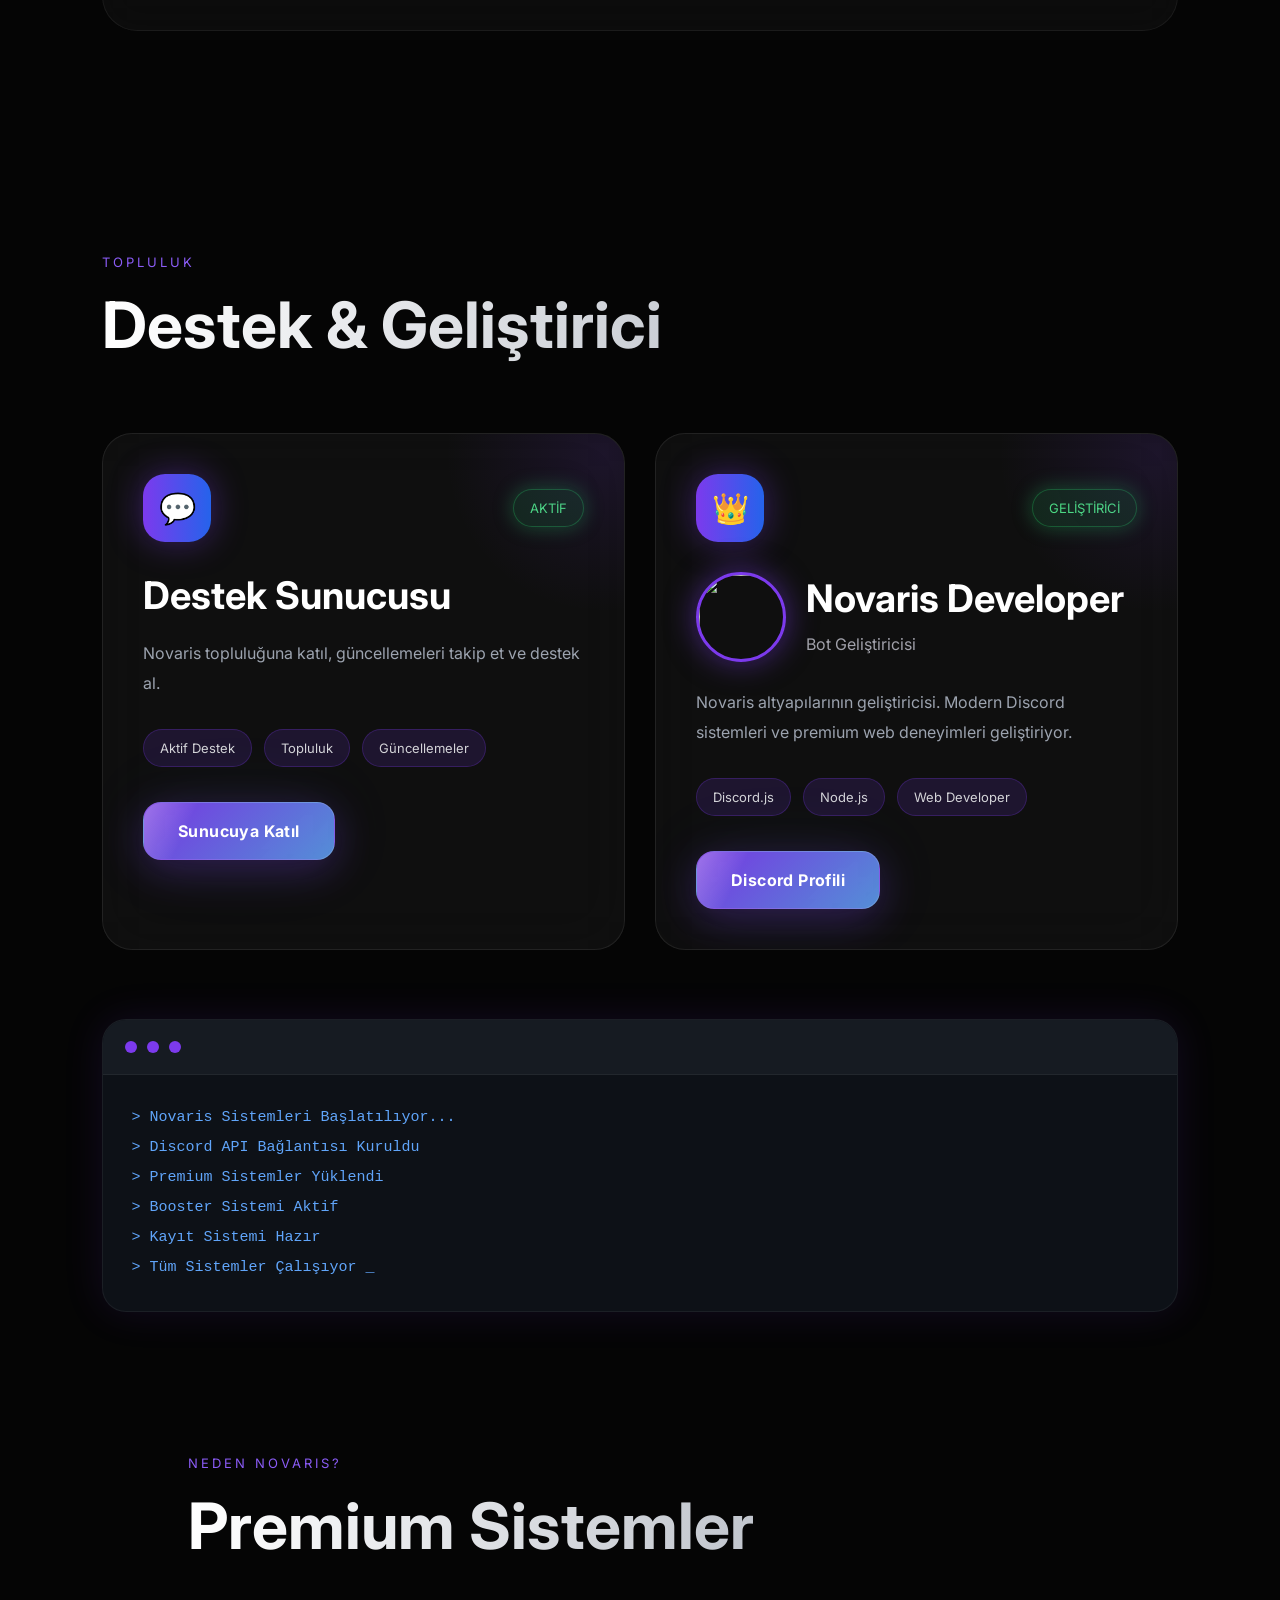
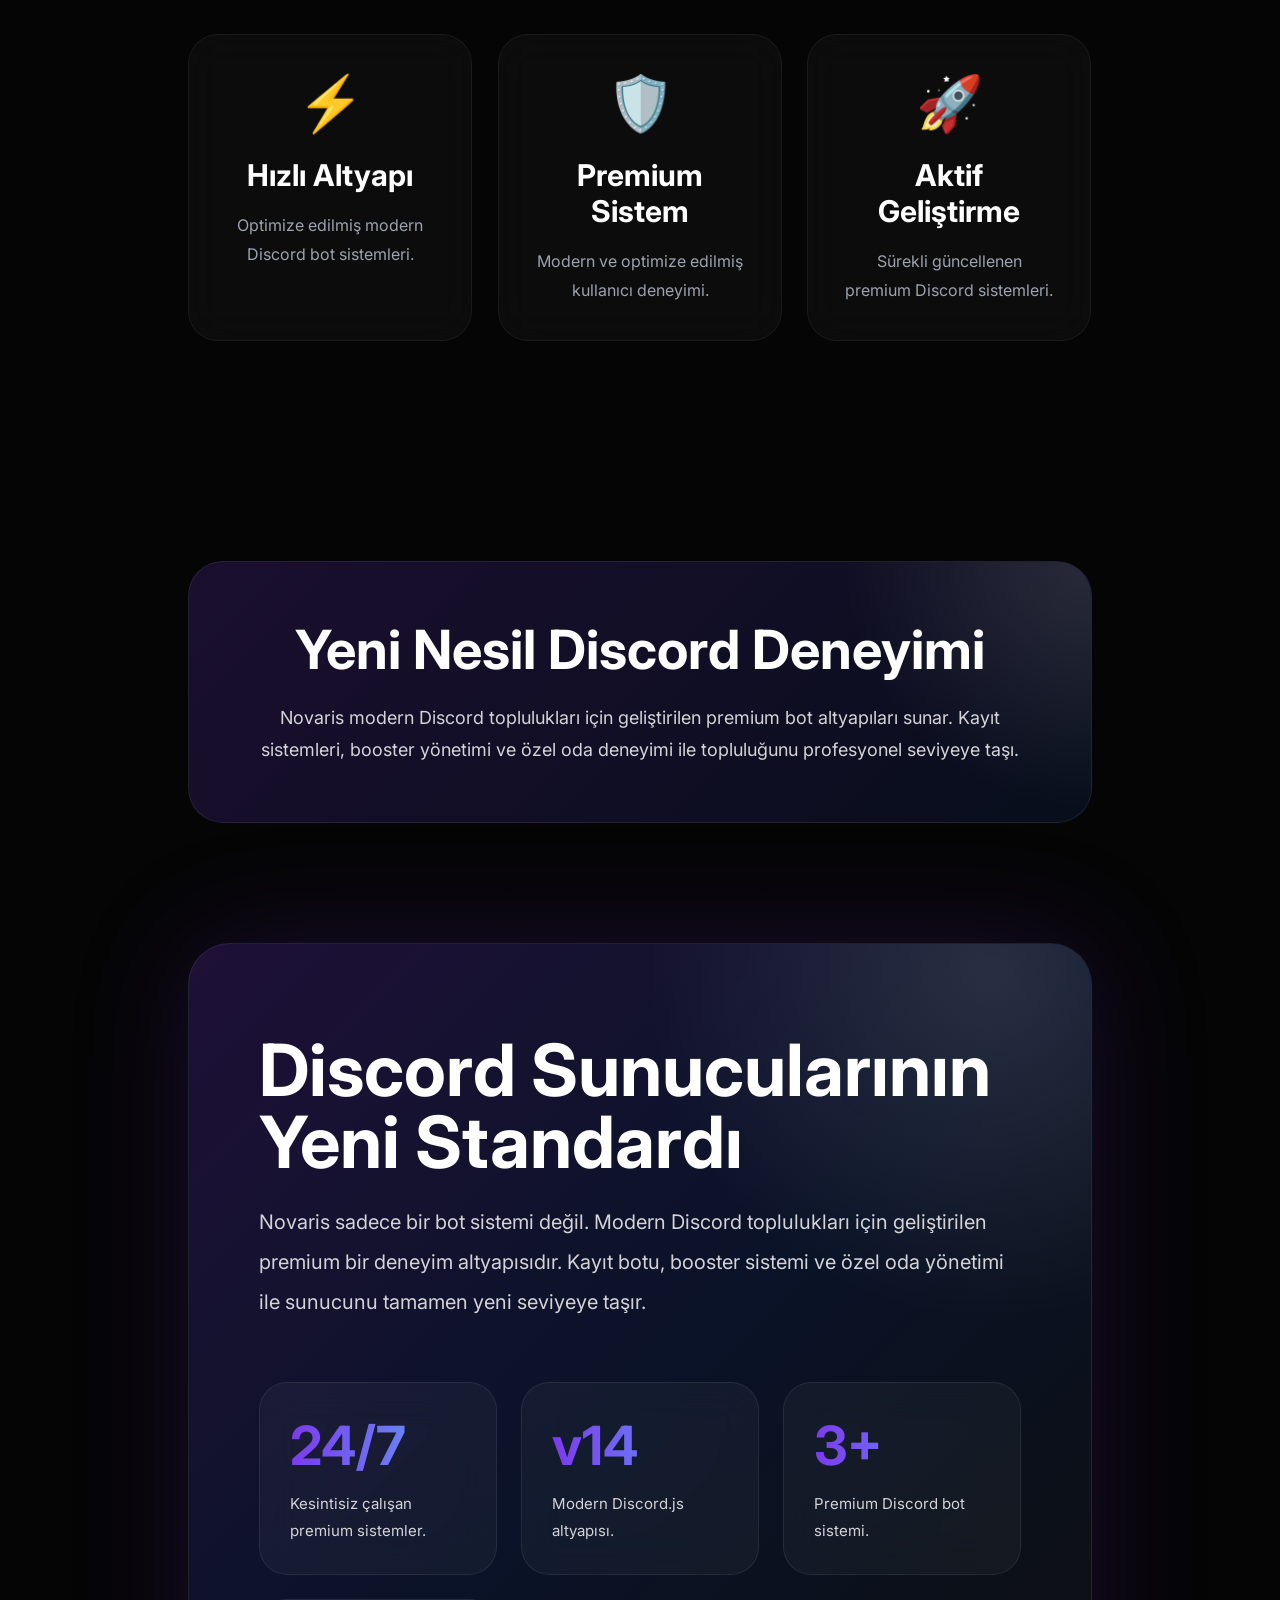
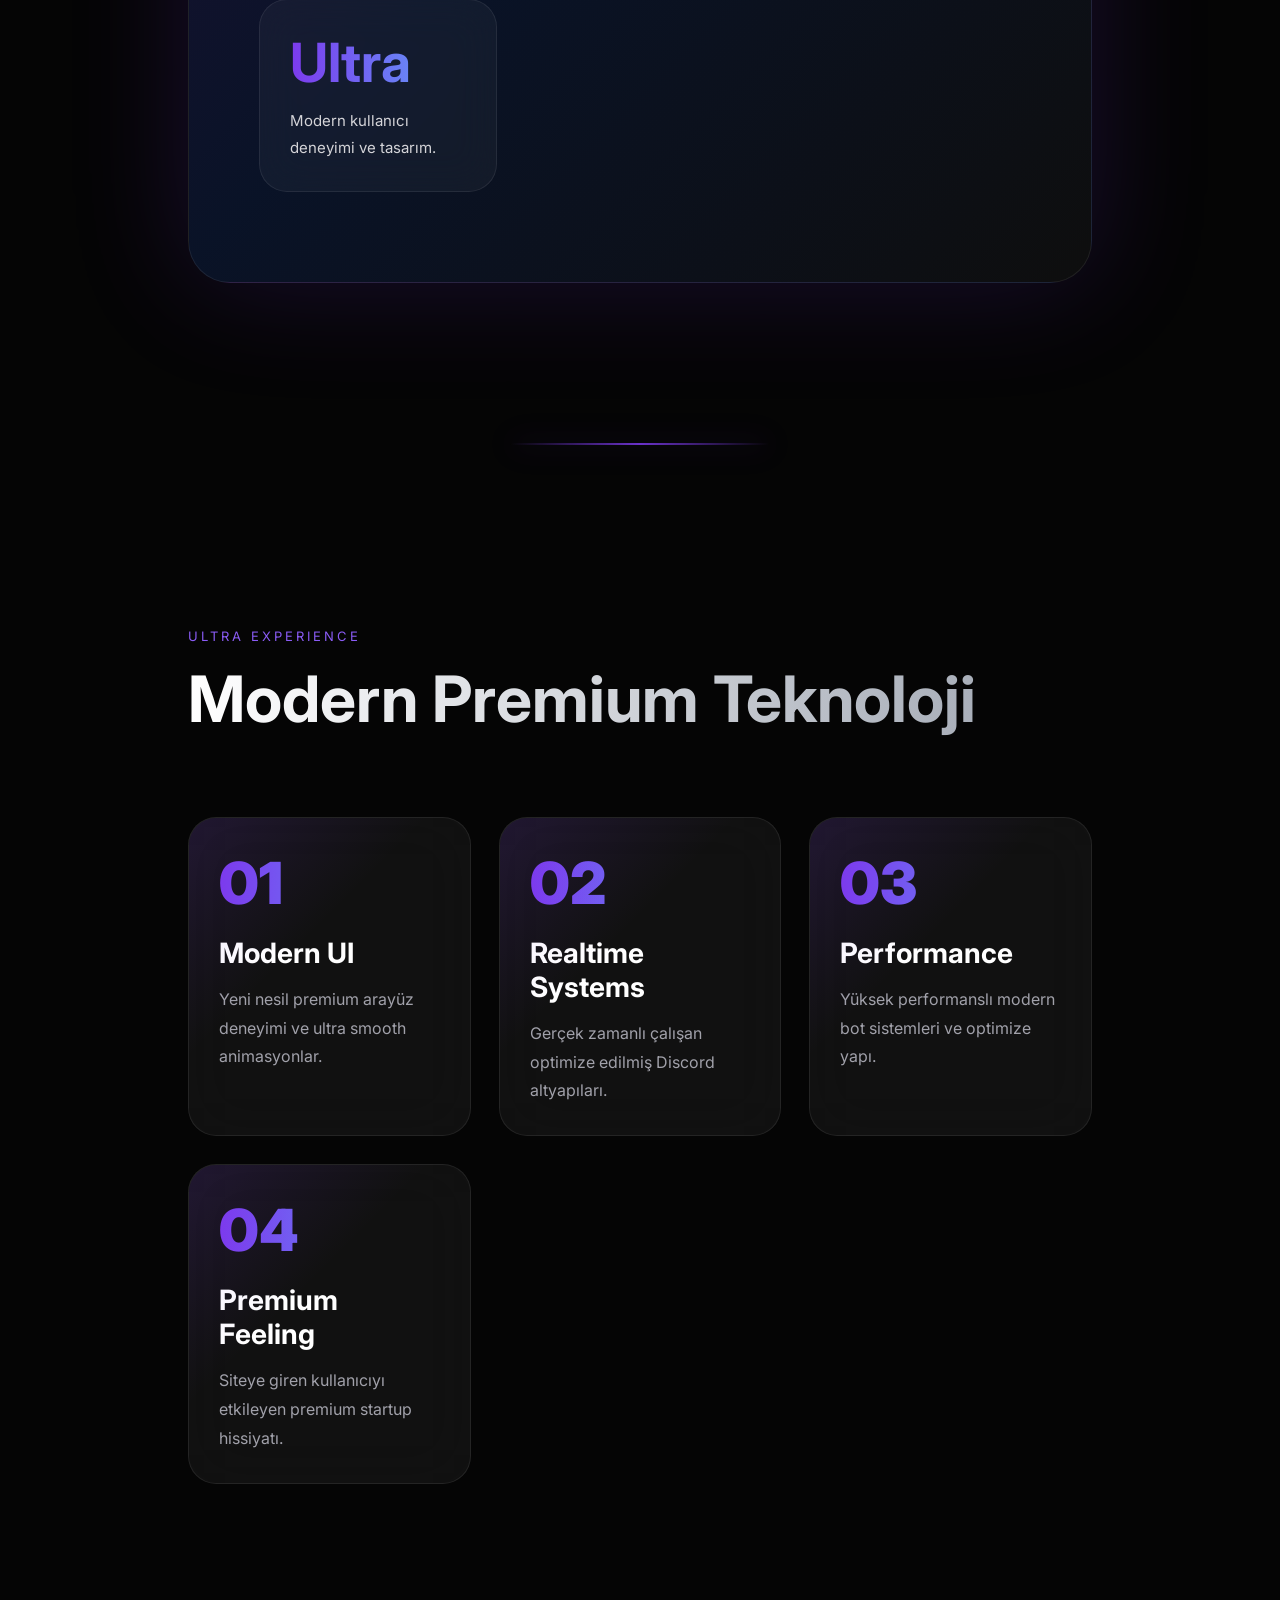
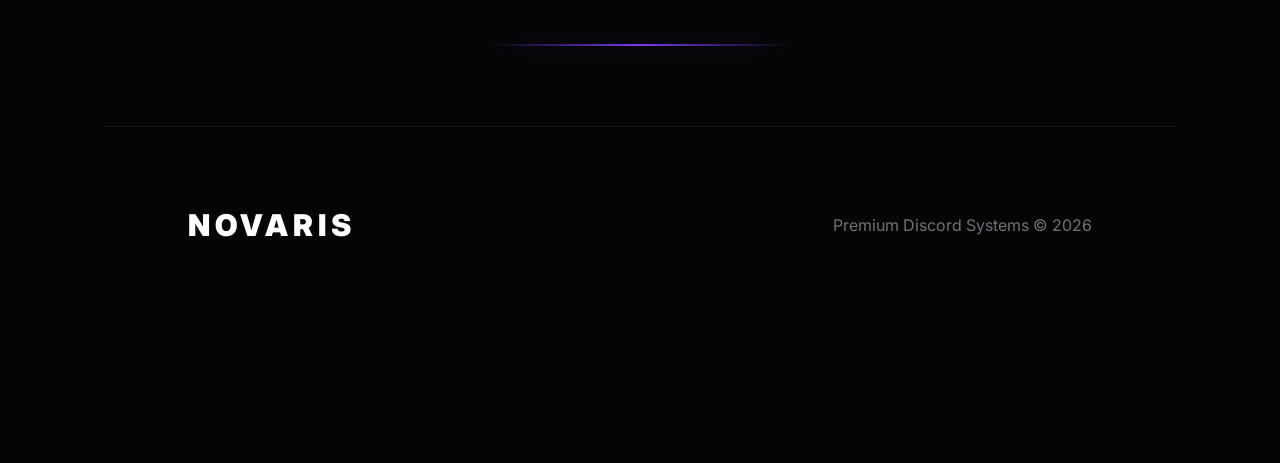
==== commit 409cd6a2: "Update index.html" ====
--- a/index.html
+++ b/index.html
@@ -2789,6 +2789,46 @@
 .bot-card,.why-card,.stat-card{position:relative}
 .bot-card::marker{content:''}
 
+
+/* ===== NOVARIS V2 OVERRIDES (API SAFE) ===== */
+.hero h1{
+font-size:clamp(64px,9vw,120px)!important;
+letter-spacing:-4px!important;
+}
+.hero p{
+max-width:760px!important;
+font-size:20px!important;
+}
+nav{
+background:rgba(10,10,10,.55)!important;
+border:1px solid rgba(255,255,255,.08)!important;
+box-shadow:0 10px 40px rgba(0,0,0,.25);
+}
+.bot-card{
+transform-style:preserve-3d;
+}
+.bot-card:hover{
+transform:translateY(-10px)!important;
+}
+.bot-card::after{
+opacity:0;
+transition:.25s;
+}
+.bot-card:hover::after{
+opacity:1;
+}
+.primary-btn,.secondary-btn,.discord-login{
+transition:all .25s ease!important;
+}
+.primary-btn:hover,.secondary-btn:hover,.discord-login:hover{
+filter:brightness(1.08);
+}
+@media(max-width:900px){
+.hero h1{font-size:56px!important;}
+.hero p{font-size:17px!important;}
+nav{width:95%;overflow:auto;}
+}
+
 </style>
 </head>
 
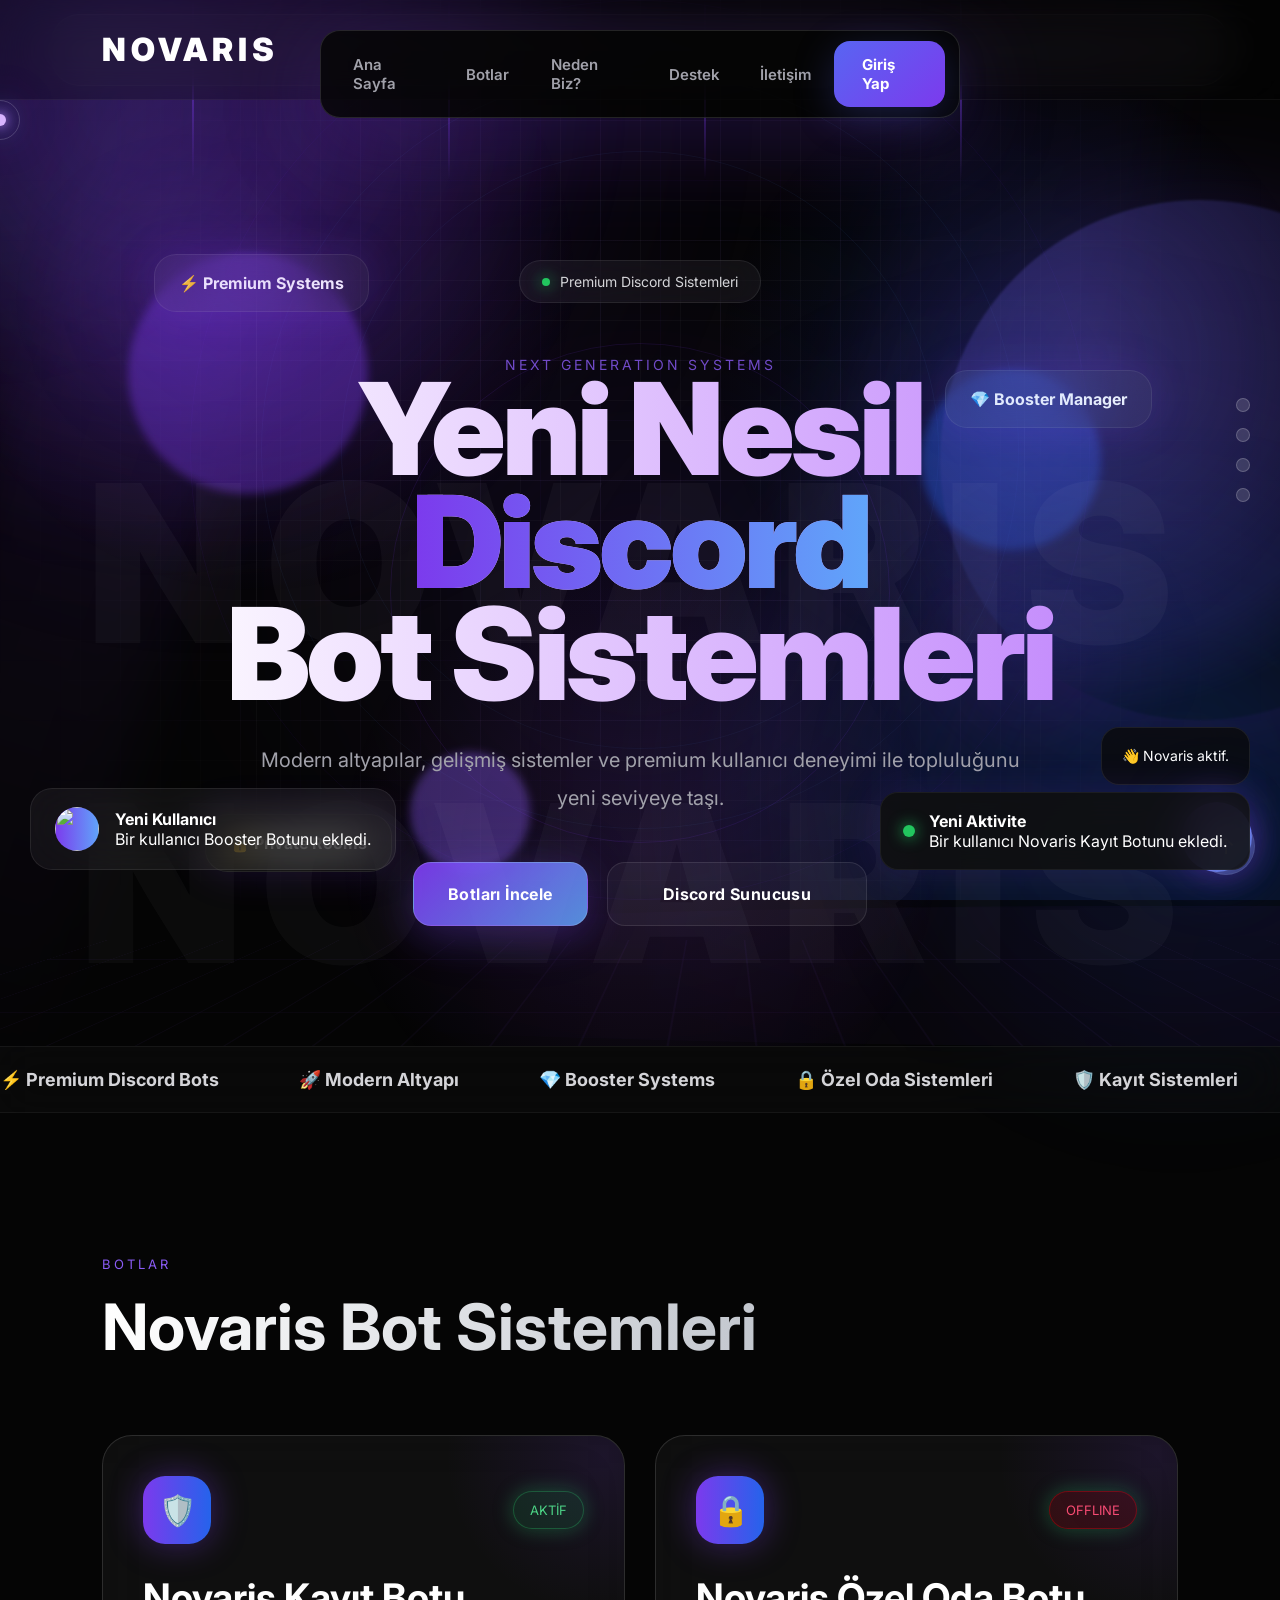
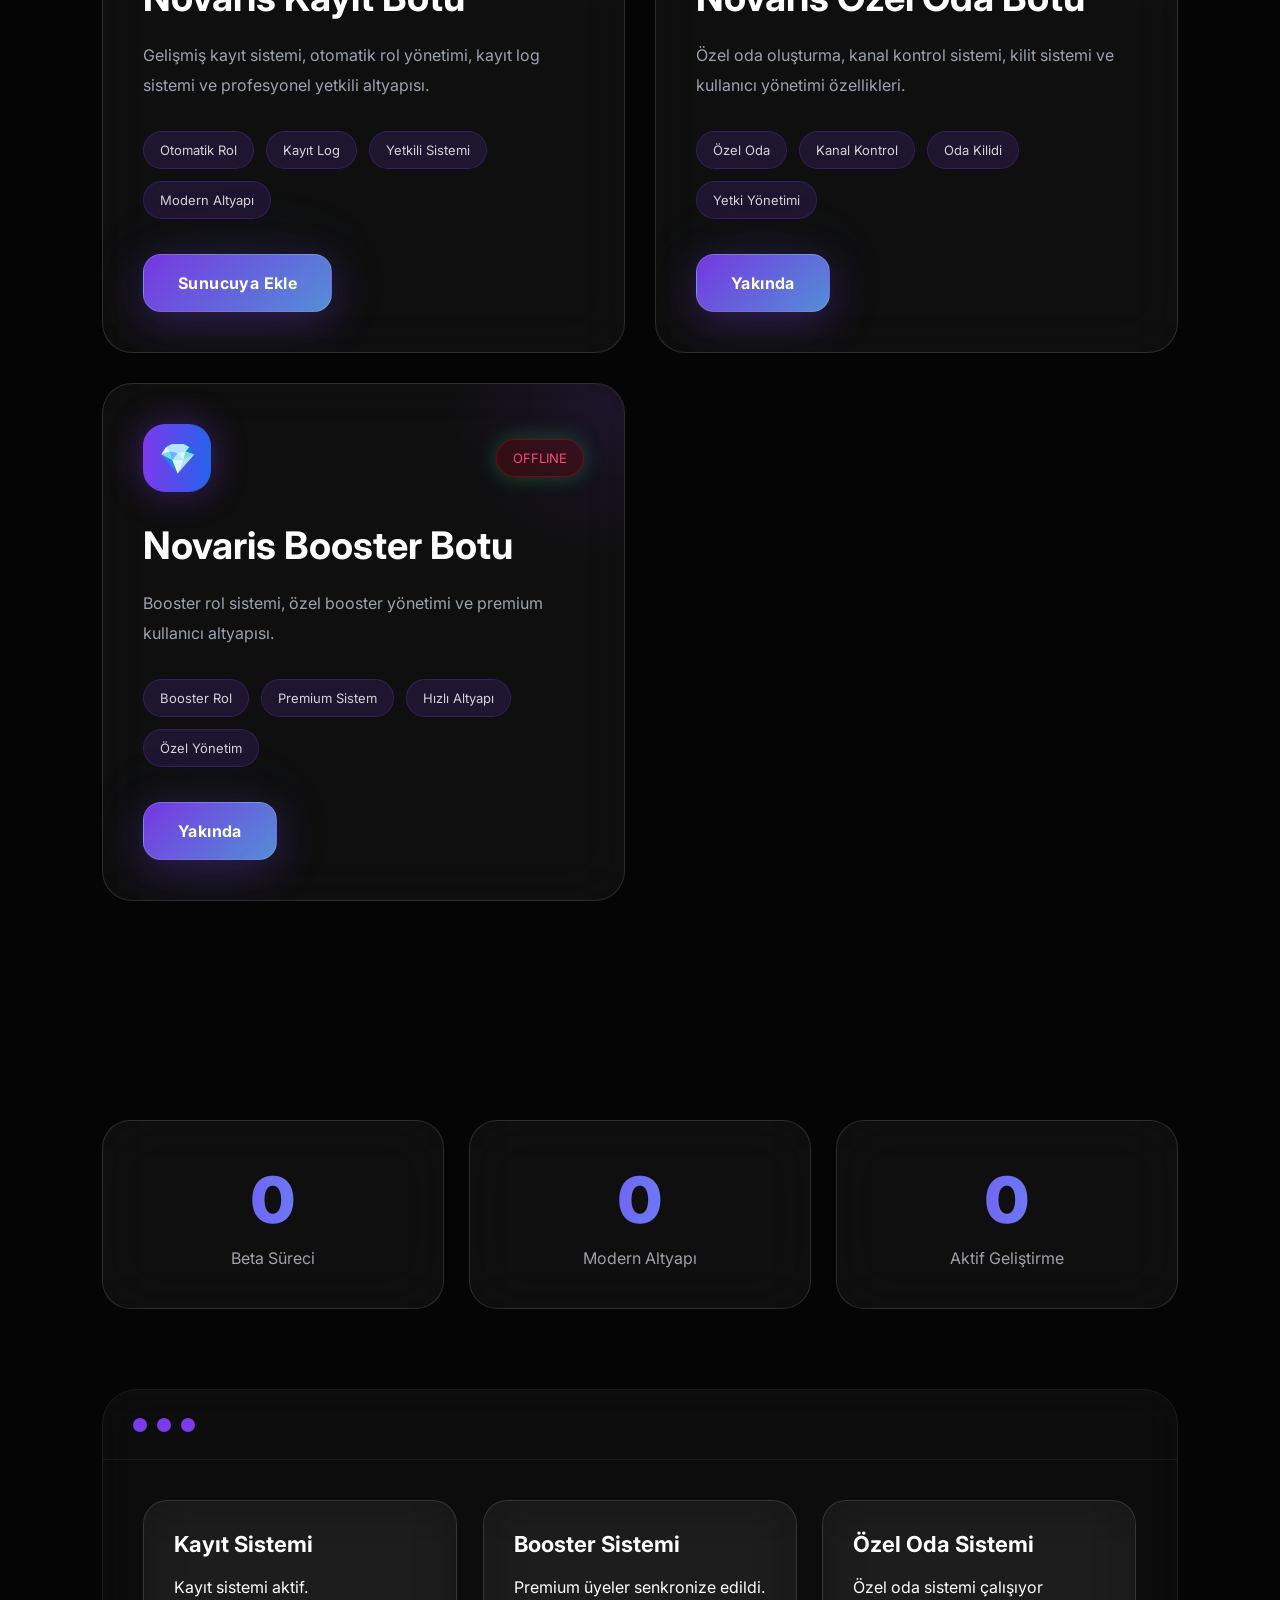
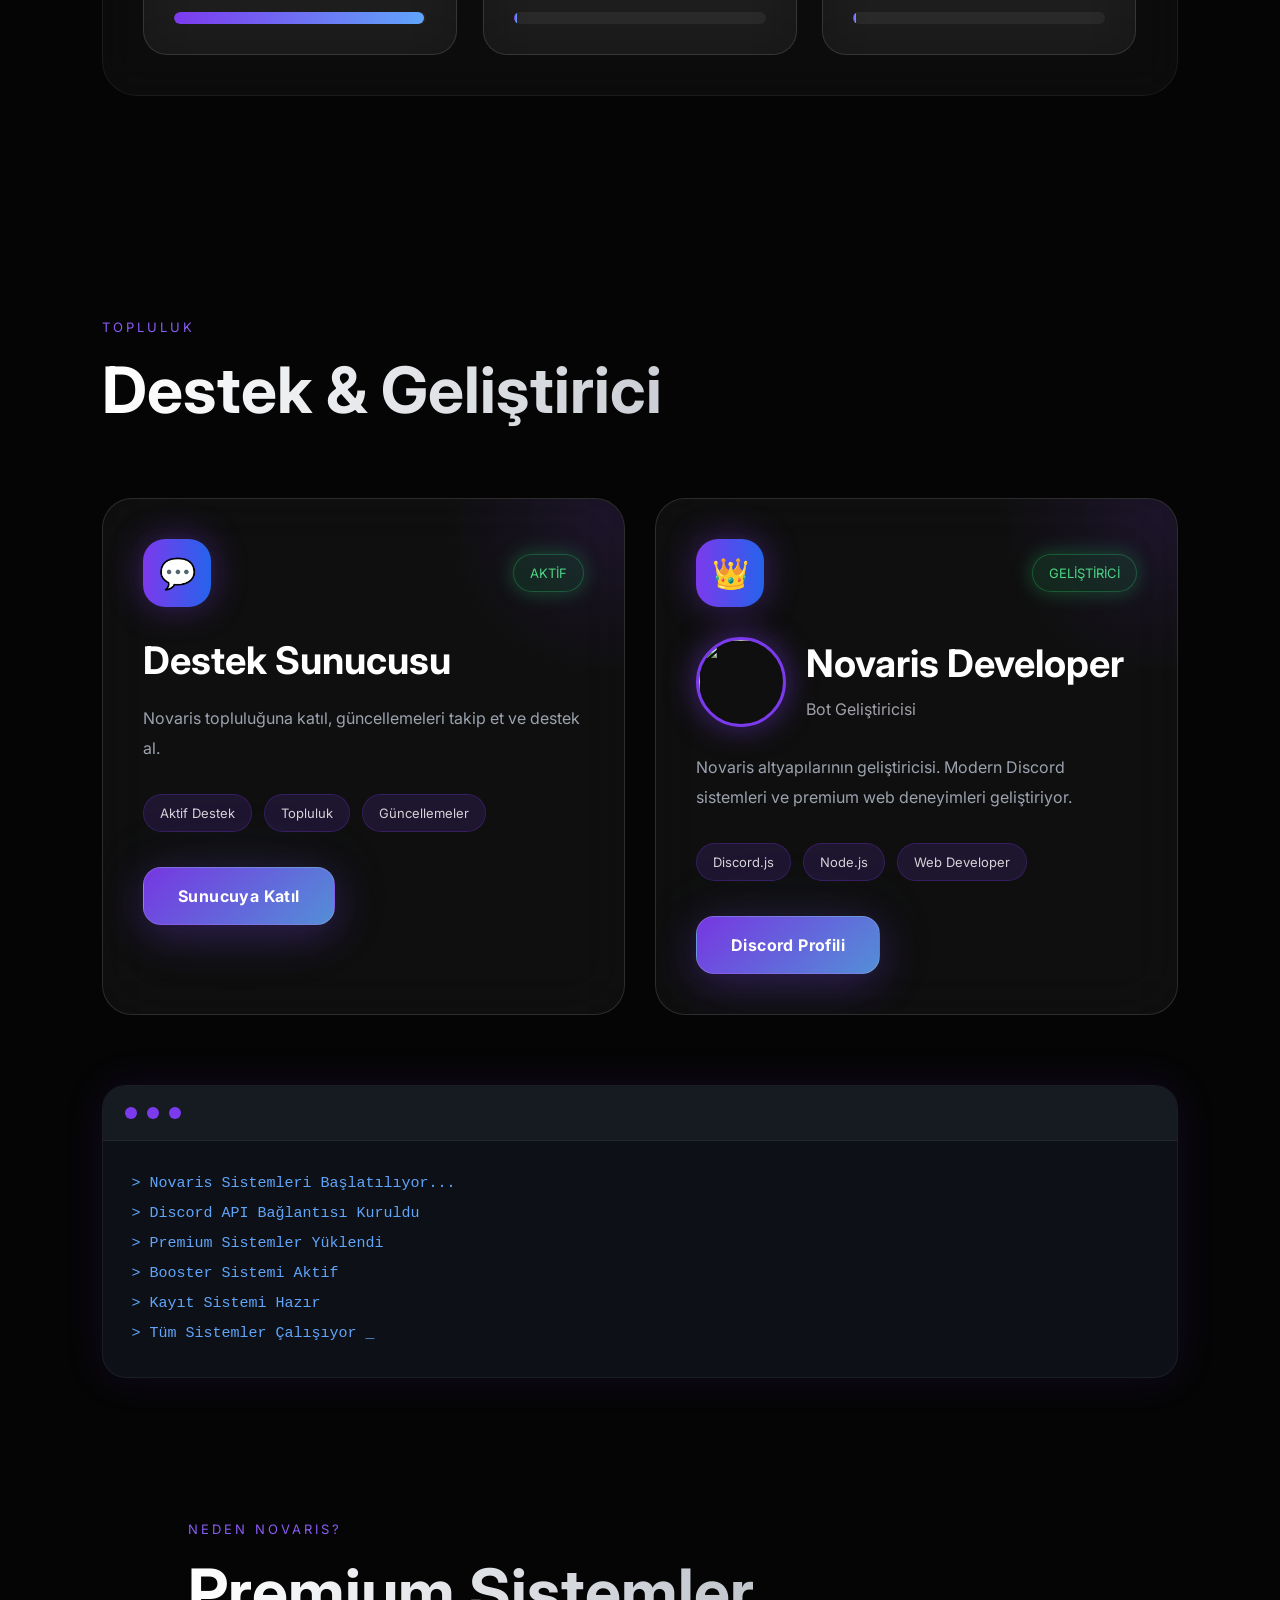
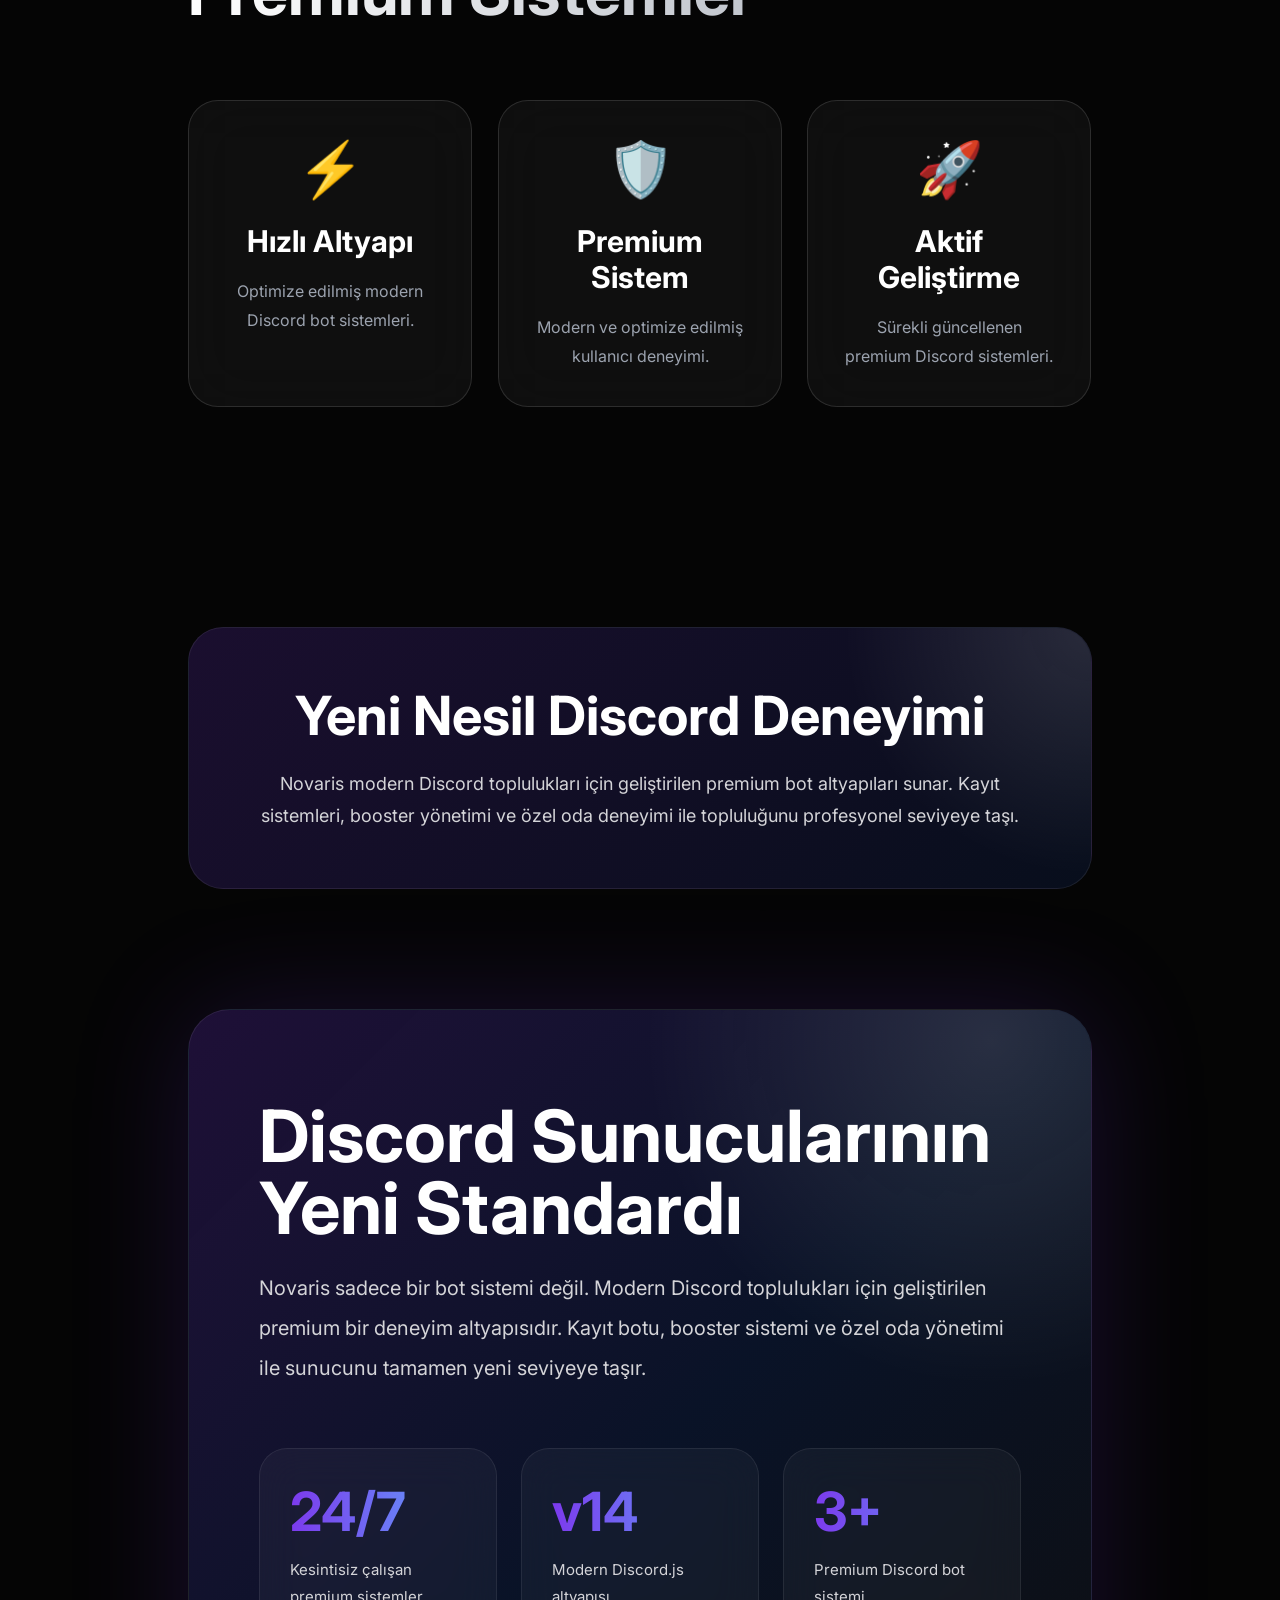
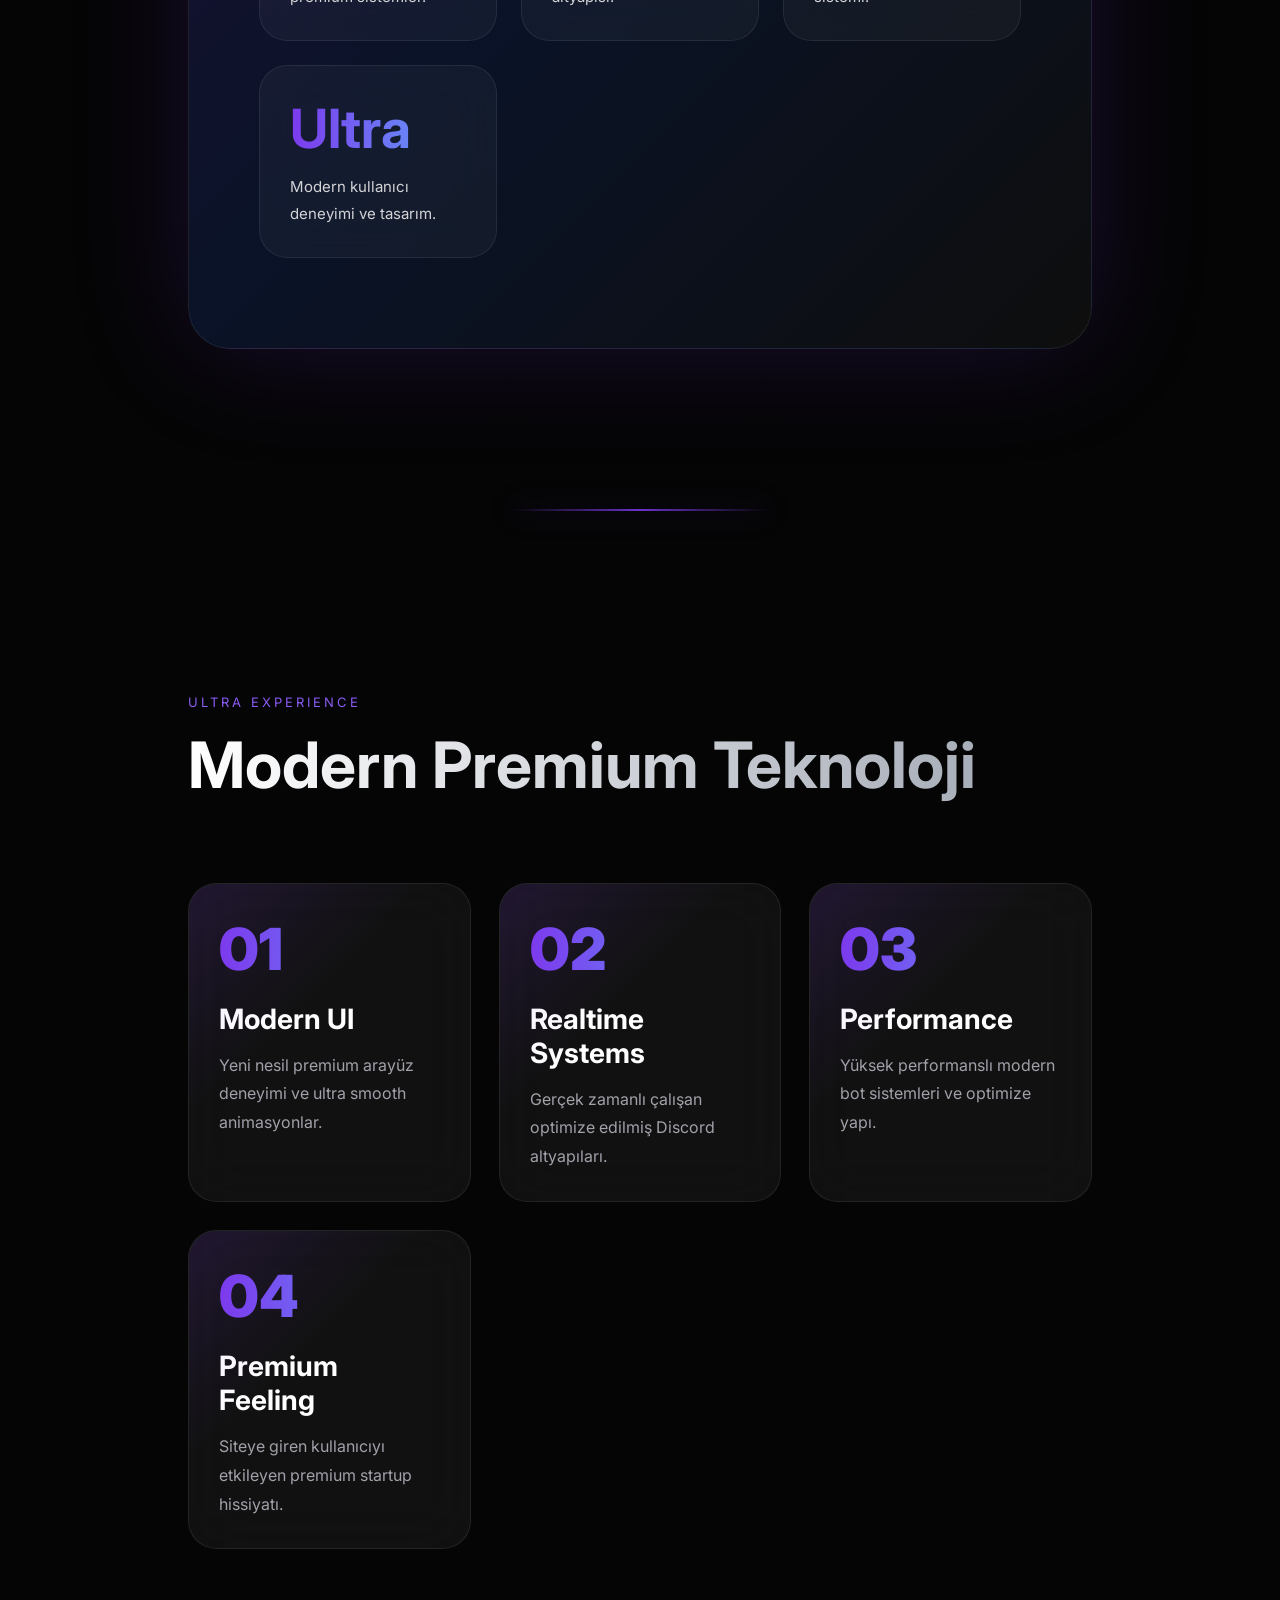
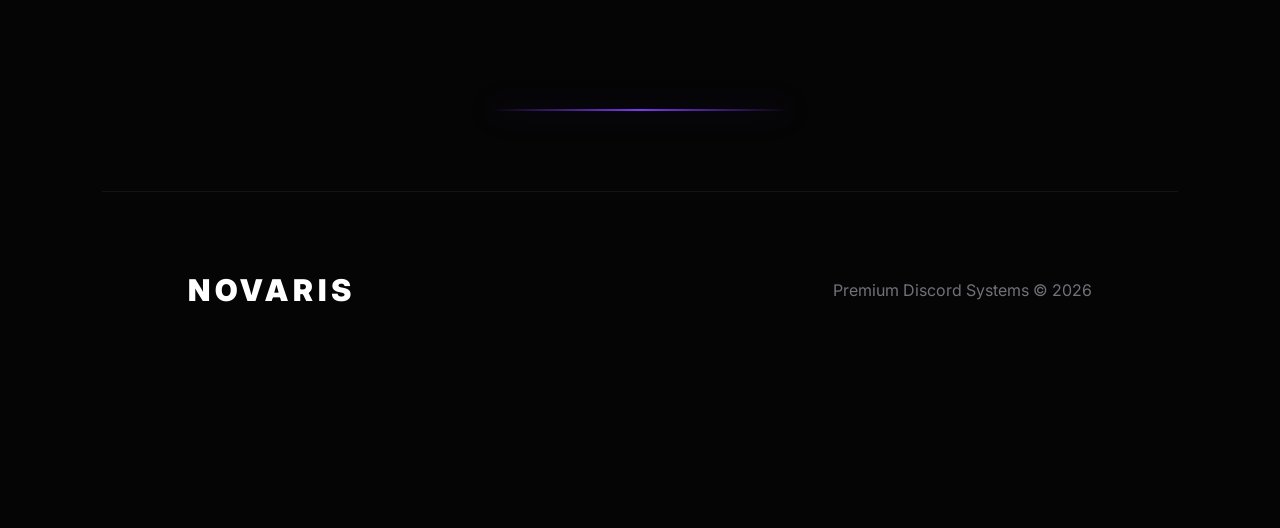
==== commit 06b3317f: "Update index.html" ====
--- a/index.html
+++ b/index.html
@@ -2829,6 +2829,74 @@
 nav{width:95%;overflow:auto;}
 }
 
+
+/* ===== NOVARIS REBORN ===== */
+:root{
+--glass:rgba(255,255,255,.06);
+--border:rgba(255,255,255,.12);
+}
+.hero{
+perspective:1200px;
+}
+.hero-content{
+animation:novarisIntro 1.4s ease!important;
+}
+@keyframes novarisIntro{
+from{opacity:0;transform:translateY(80px) scale(.95)}
+to{opacity:1;transform:none}
+}
+.hero h1{
+font-size:clamp(72px,10vw,150px)!important;
+background:linear-gradient(90deg,#fff,#c084fc,#60a5fa,#fff)!important;
+background-size:300% auto!important;
+-webkit-background-clip:text!important;
+-webkit-text-fill-color:transparent!important;
+animation:heroGradient 8s linear infinite!important;
+text-shadow:none!important;
+}
+@keyframes heroGradient{
+to{background-position:300% center}
+}
+nav{
+background:rgba(5,5,5,.82)!important;
+border:1px solid var(--border)!important;
+backdrop-filter:blur(30px)!important;
+box-shadow:0 25px 80px rgba(124,58,237,.22)!important;
+}
+nav a:hover{
+transform:translateY(-2px);
+}
+.bot-card,.why-card,.stat-card,.dashboard-card{
+background:rgba(255,255,255,.045)!important;
+border:1px solid var(--border)!important;
+backdrop-filter:blur(30px)!important;
+}
+.bot-card:hover{
+transform:translateY(-18px) rotateX(4deg) rotateY(-4deg)!important;
+box-shadow:0 35px 120px rgba(124,58,237,.25)!important;
+}
+.primary-btn,.secondary-btn{
+position:relative;
+overflow:hidden;
+}
+.primary-btn:hover,.secondary-btn:hover{
+transform:translateY(-8px) scale(1.05)!important;
+box-shadow:0 25px 70px rgba(124,58,237,.35)!important;
+}
+.primary-btn::before,.secondary-btn::before{
+content:'';
+position:absolute;
+inset:-100%;
+background:linear-gradient(120deg,transparent,rgba(255,255,255,.35),transparent);
+animation:shine 4s infinite;
+}
+@keyframes shine{
+100%{transform:translateX(250%)}
+}
+.section-title h2{
+font-size:clamp(42px,5vw,72px)!important;
+}
+
 </style>
 </head>
 
@@ -3870,5 +3938,64 @@
 });
 </script>
 
+
+<style id="novaris-ultra-pack">
+/* ULTRA PACK - API SAFE */
+.hero-content,.bot-card,.why-card,.stat-card,.dashboard-card{
+transform-style:preserve-3d;
+will-change:transform;
+}
+.hero{
+perspective:1800px;
+}
+nav{
+backdrop-filter:blur(40px)!important;
+box-shadow:0 20px 100px rgba(124,58,237,.25)!important;
+}
+.bot-card:hover{
+box-shadow:0 40px 140px rgba(124,58,237,.30)!important;
+}
+.primary-btn,.secondary-btn{
+transform-style:preserve-3d;
+}
+</style>
+<script>
+document.addEventListener("DOMContentLoaded",()=>{
+
+const cards=document.querySelectorAll('.bot-card,.why-card,.stat-card,.dashboard-card');
+cards.forEach(card=>{
+card.addEventListener('mousemove',e=>{
+const r=card.getBoundingClientRect();
+const x=e.clientX-r.left;
+const y=e.clientY-r.top;
+const rx=((y-r.height/2)/r.height)*-12;
+const ry=((x-r.width/2)/r.width)*12;
+card.style.transform=`perspective(1200px) rotateX(${rx}deg) rotateY(${ry}deg) translateY(-12px)`;
+card.style.setProperty('--x',x+'px');
+card.style.setProperty('--y',y+'px');
+});
+card.addEventListener('mouseleave',()=>{
+card.style.transform='';
+});
+});
+
+document.querySelectorAll('.primary-btn,.secondary-btn').forEach(btn=>{
+btn.addEventListener('mousemove',e=>{
+const r=btn.getBoundingClientRect();
+btn.style.setProperty('--mx',(e.clientX-r.left)+'px');
+btn.style.setProperty('--my',(e.clientY-r.top)+'px');
+});
+});
+
+const hero=document.querySelector('.hero-content');
+document.addEventListener('mousemove',e=>{
+if(!hero) return;
+const x=(e.clientX/window.innerWidth-.5)*16;
+const y=(e.clientY/window.innerHeight-.5)*10;
+hero.style.transform=`rotateY(${x}deg) rotateX(${-y}deg)`;
+});
+});
+</script>
+
 </body>
 </html>
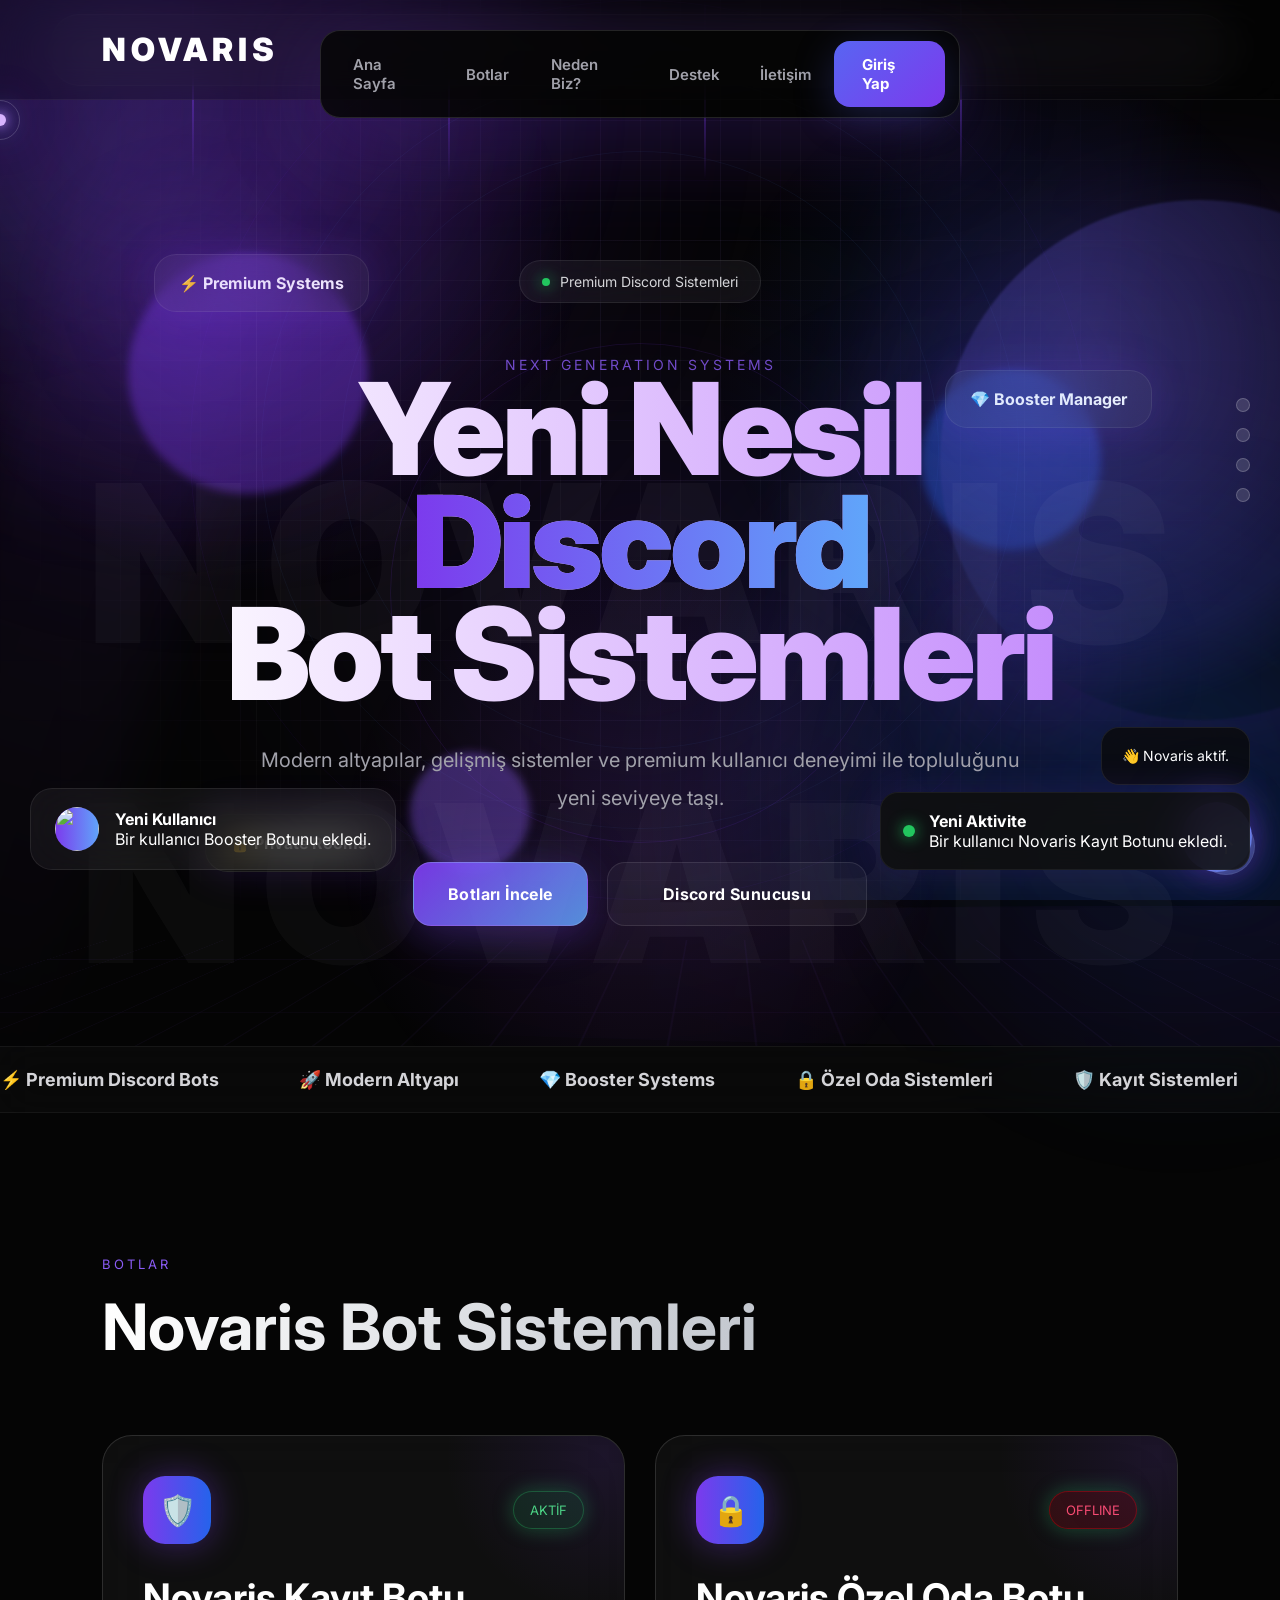
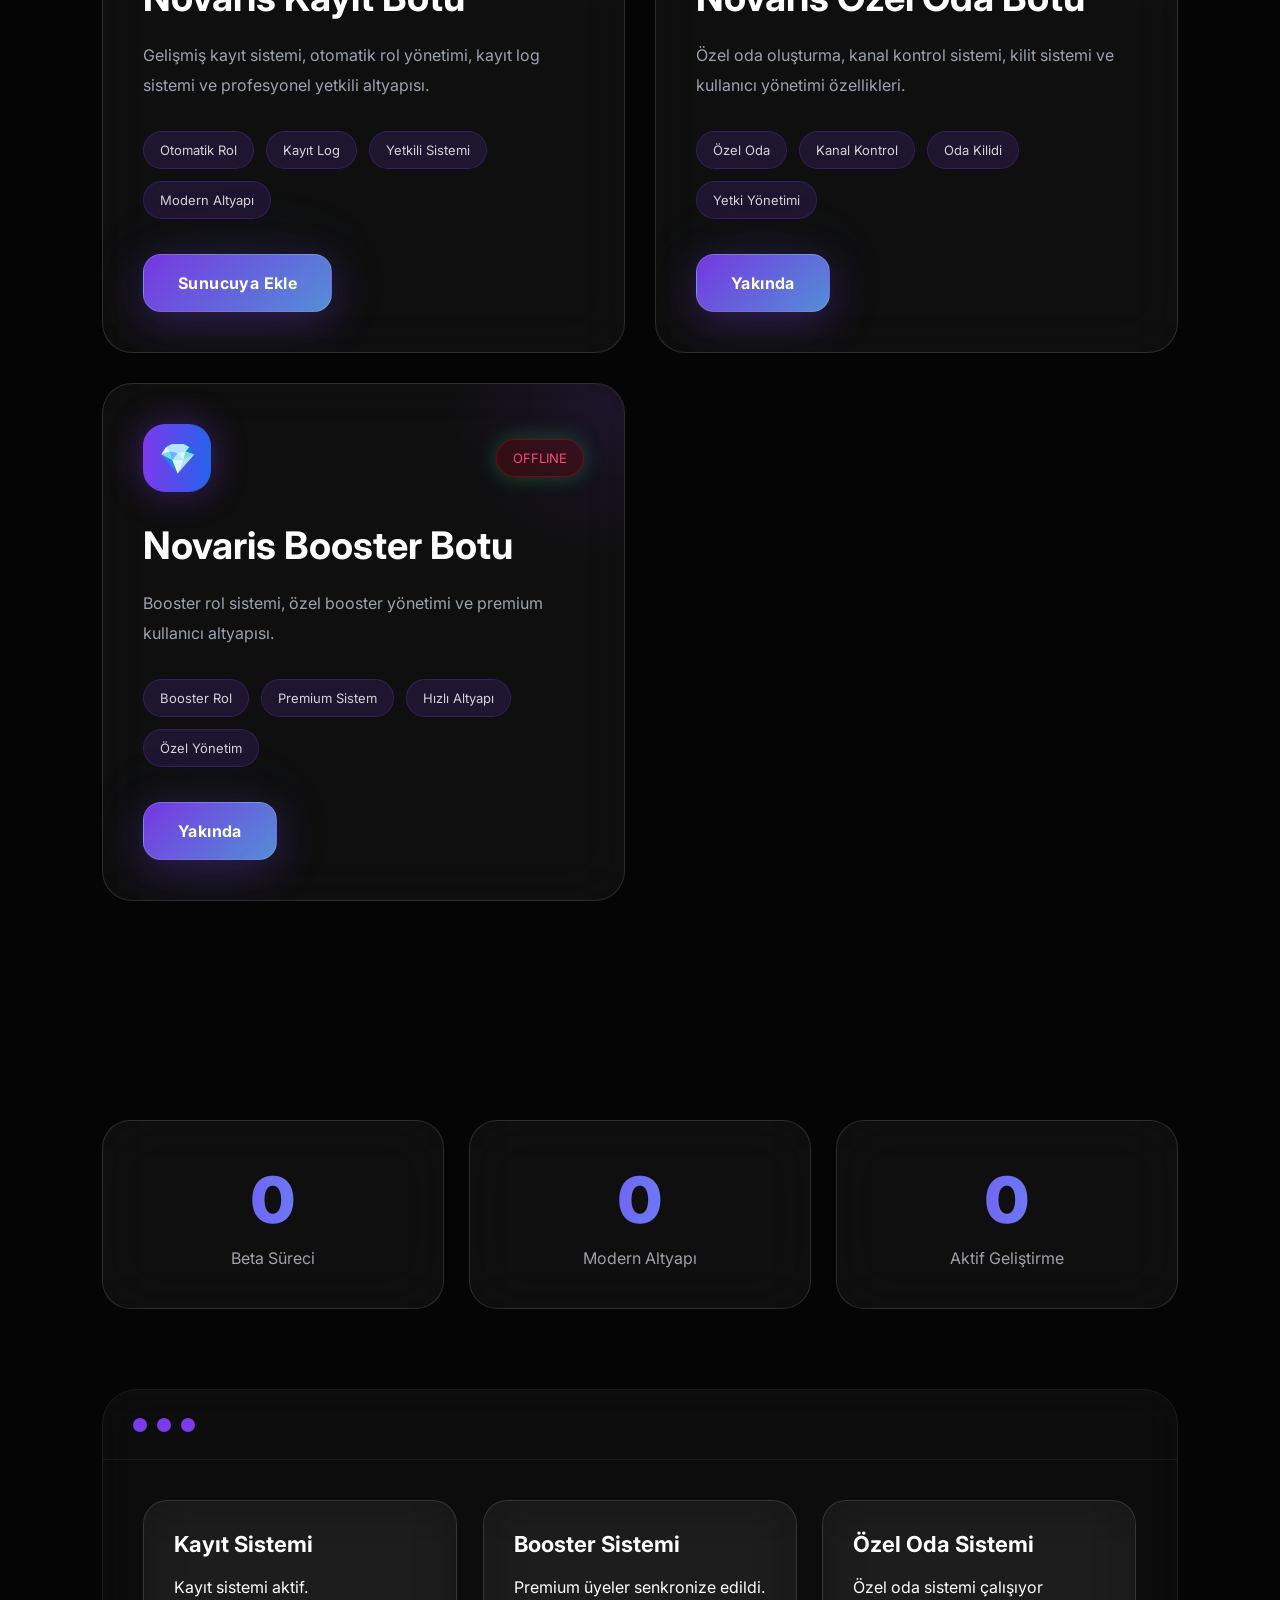
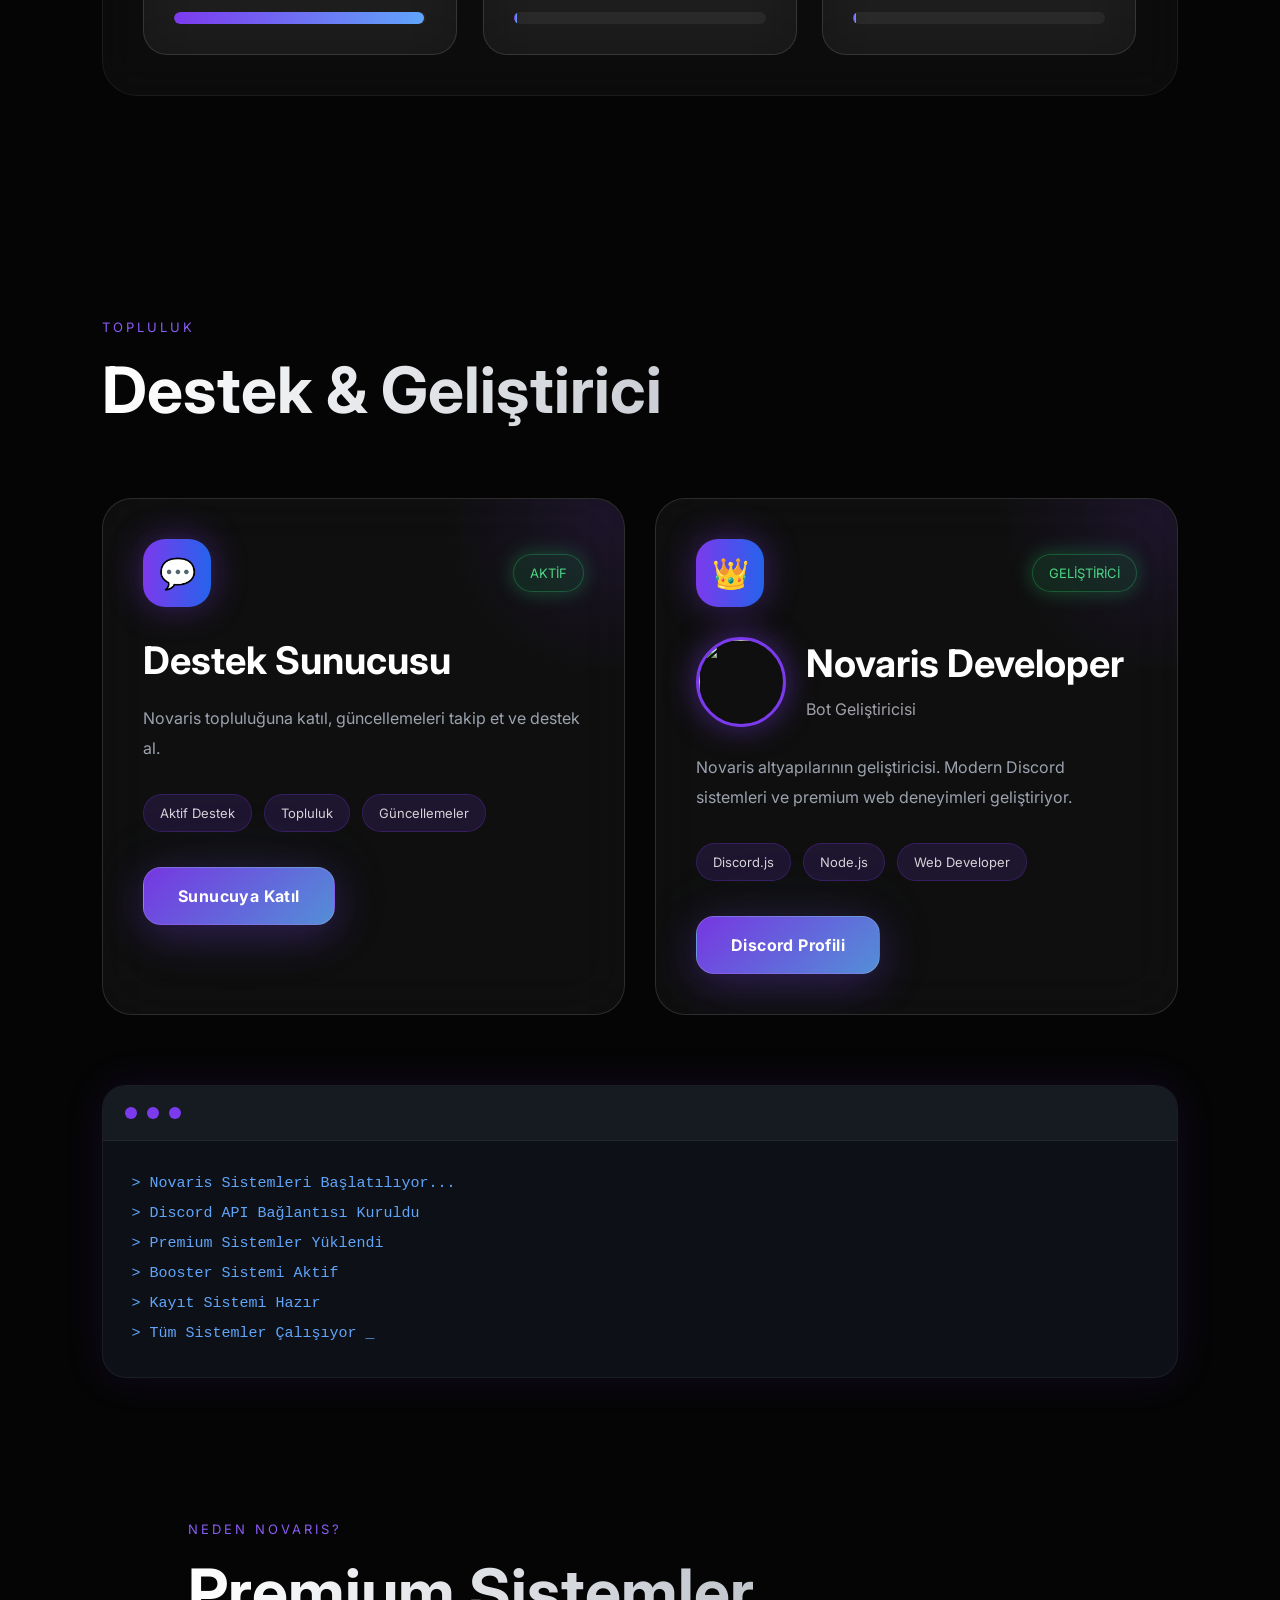
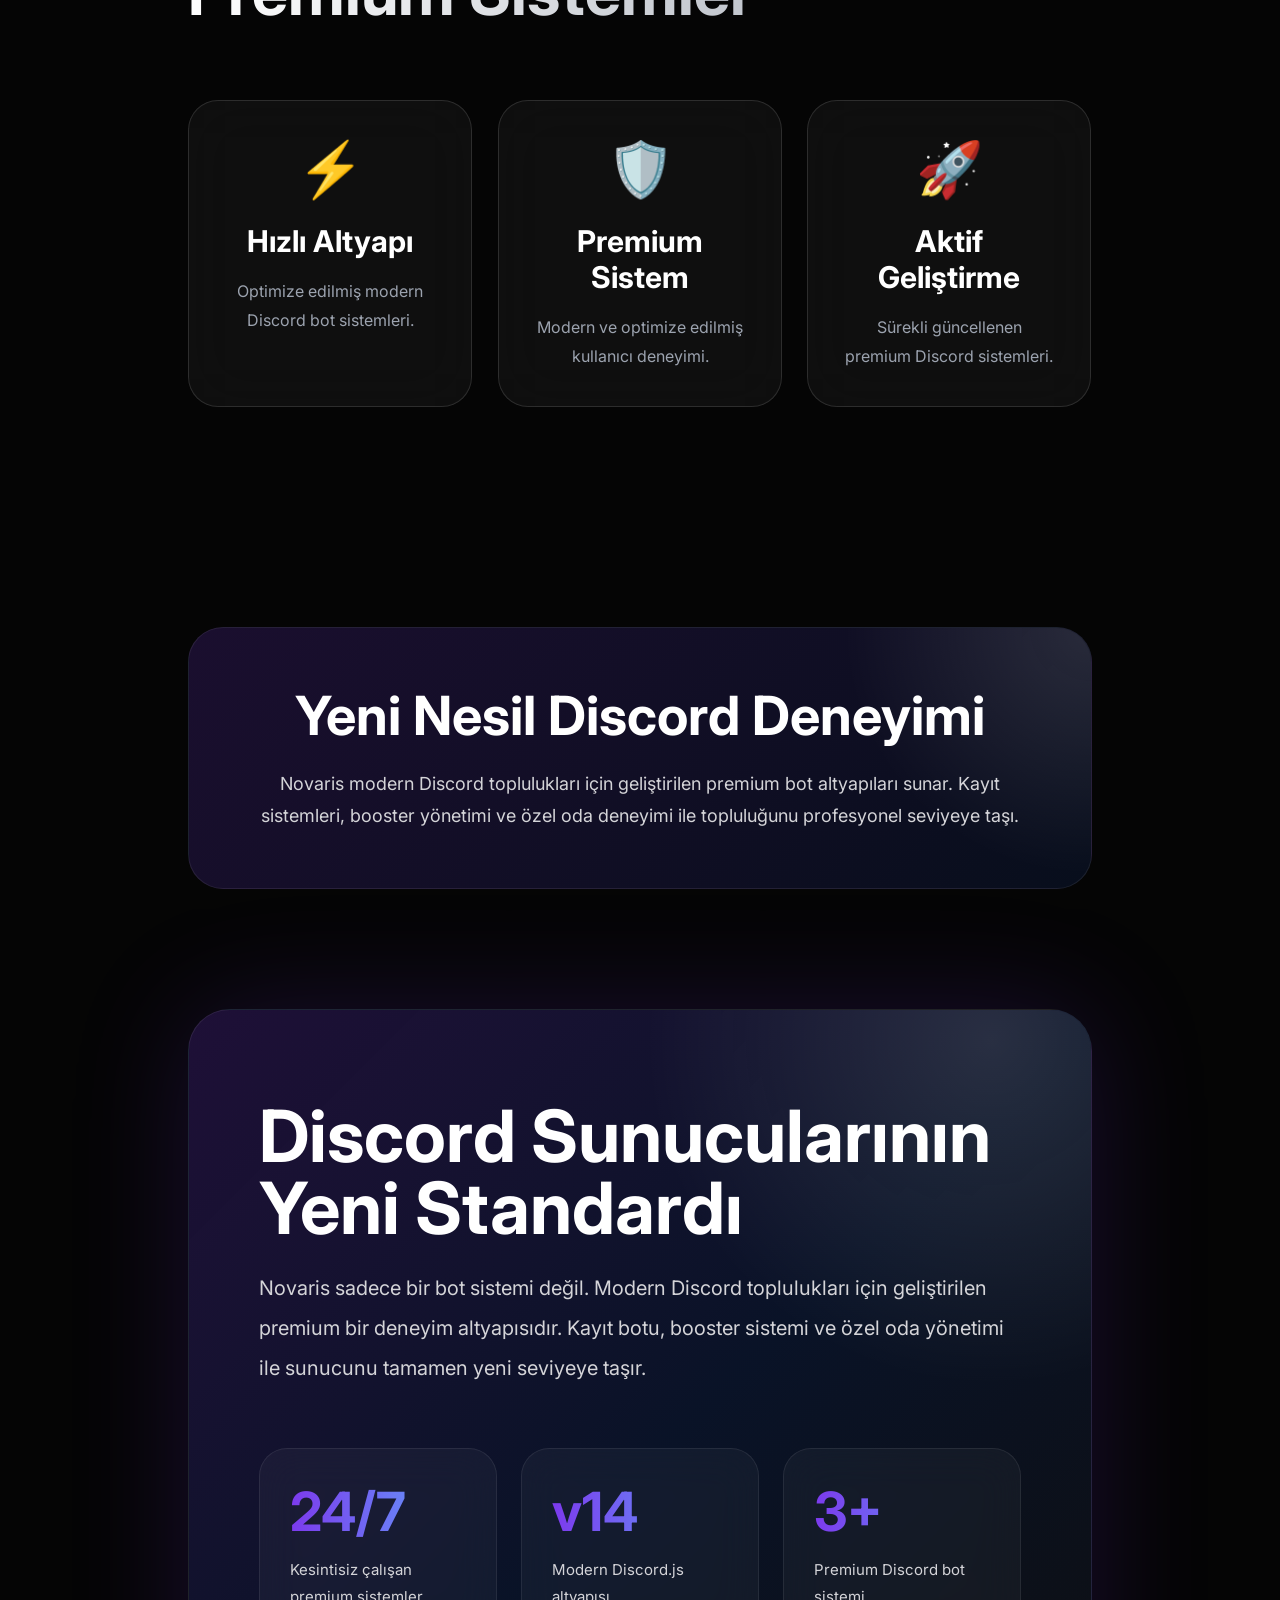
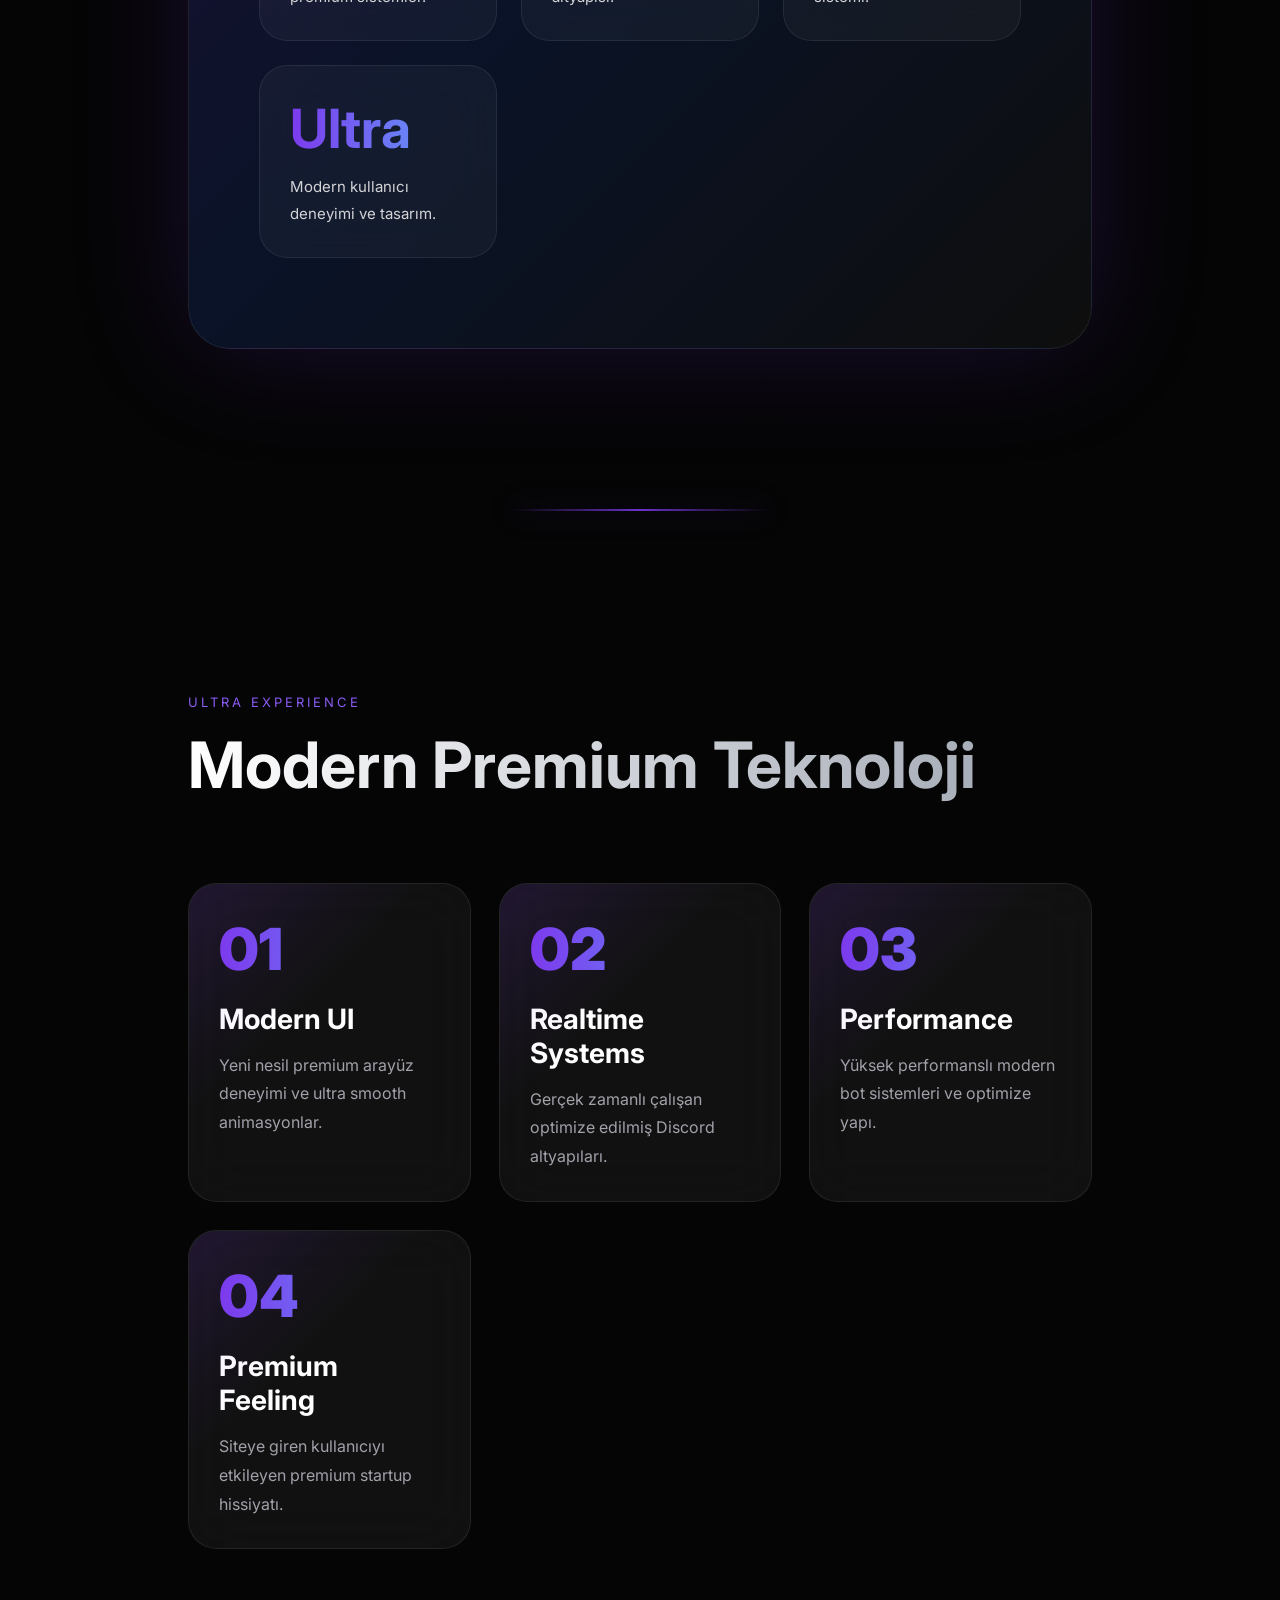
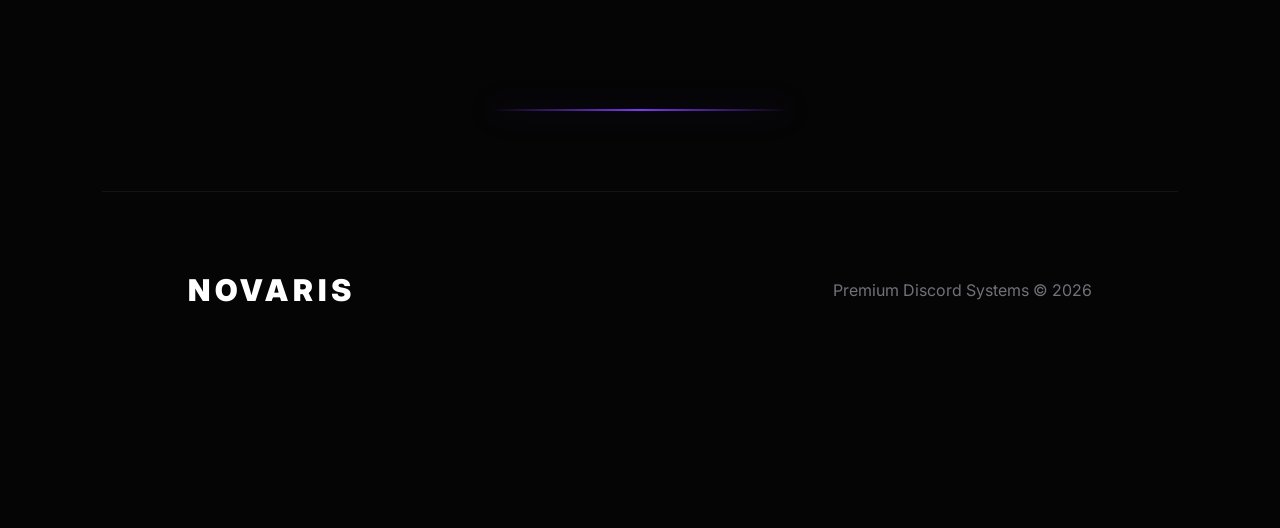
==== commit ec067a4a: "Update index.html" ====
--- a/index.html
+++ b/index.html
@@ -3098,7 +3098,9 @@
 ? data[data.length-1]
 : data;
 
-if(!a || !a.enabled) return;
+if(!a) return;
+
+if(a.enabled === false) return;
 
 bar.innerHTML = `
 
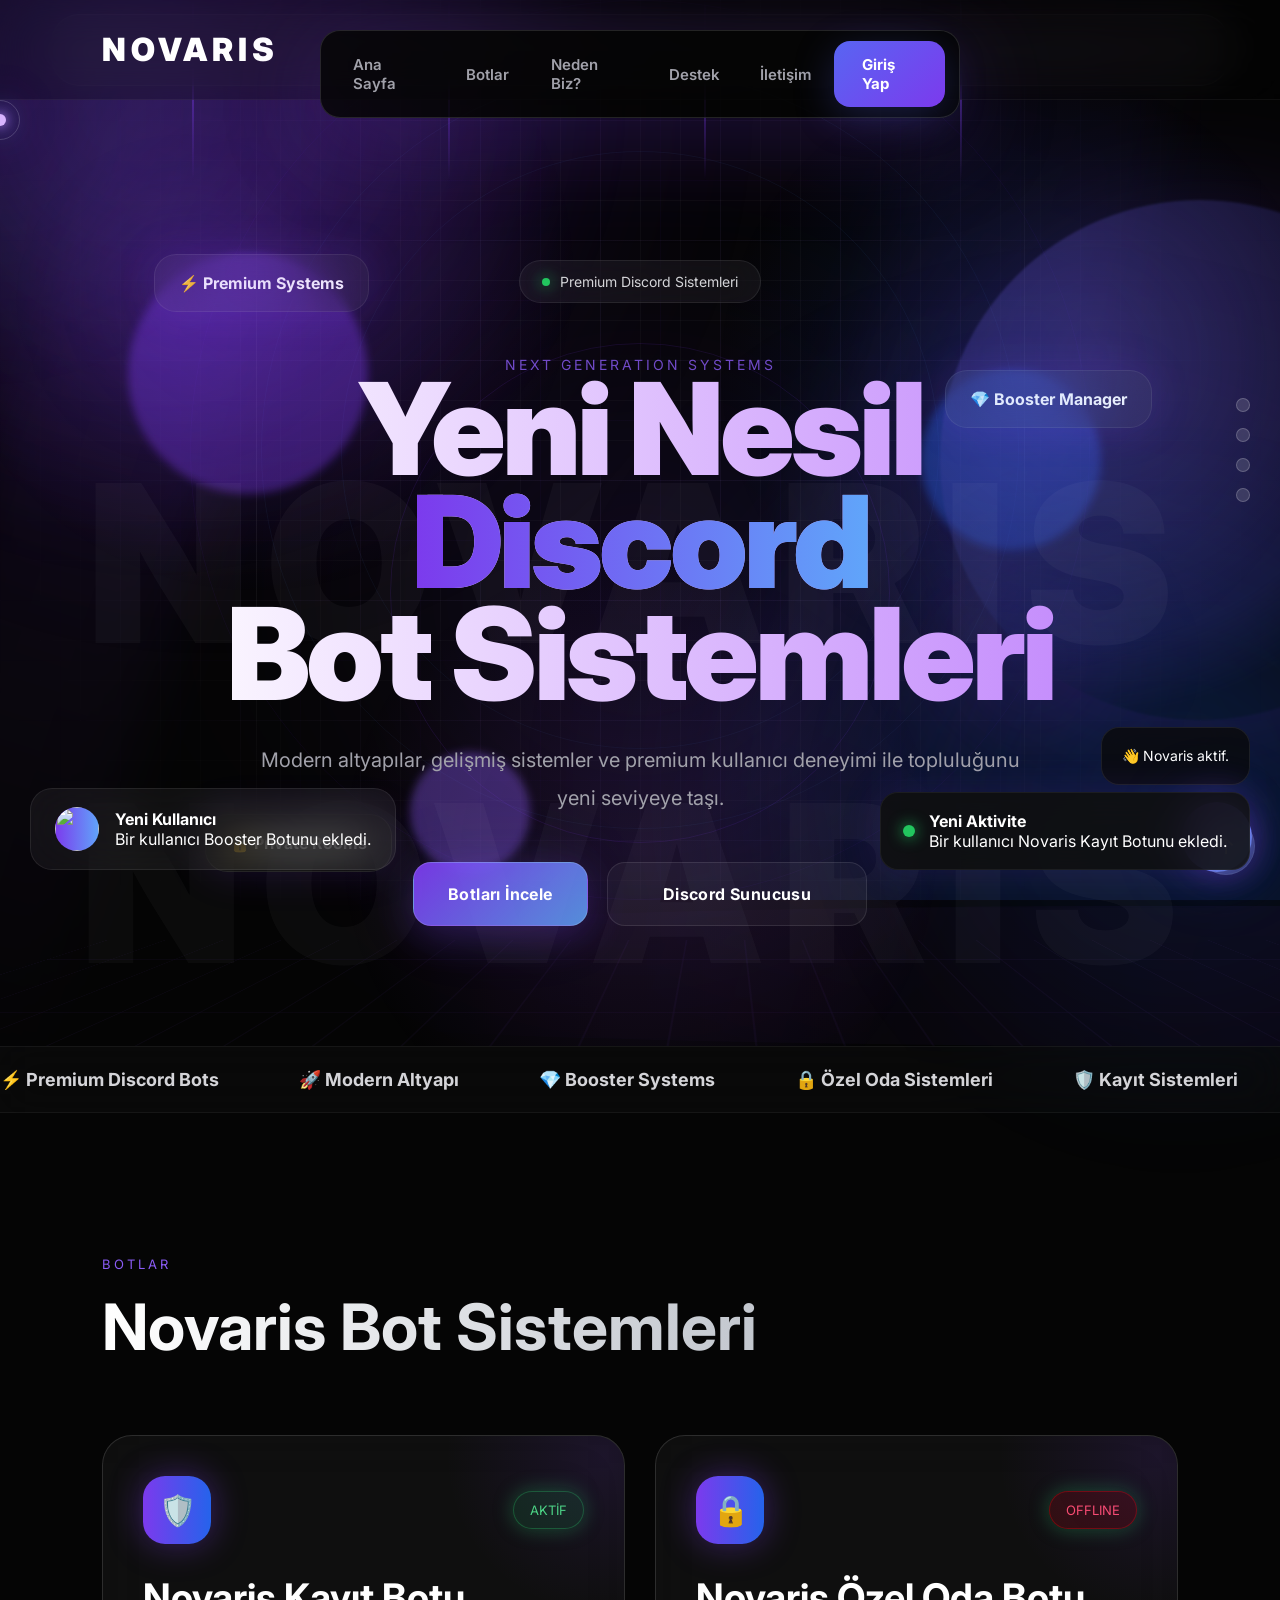
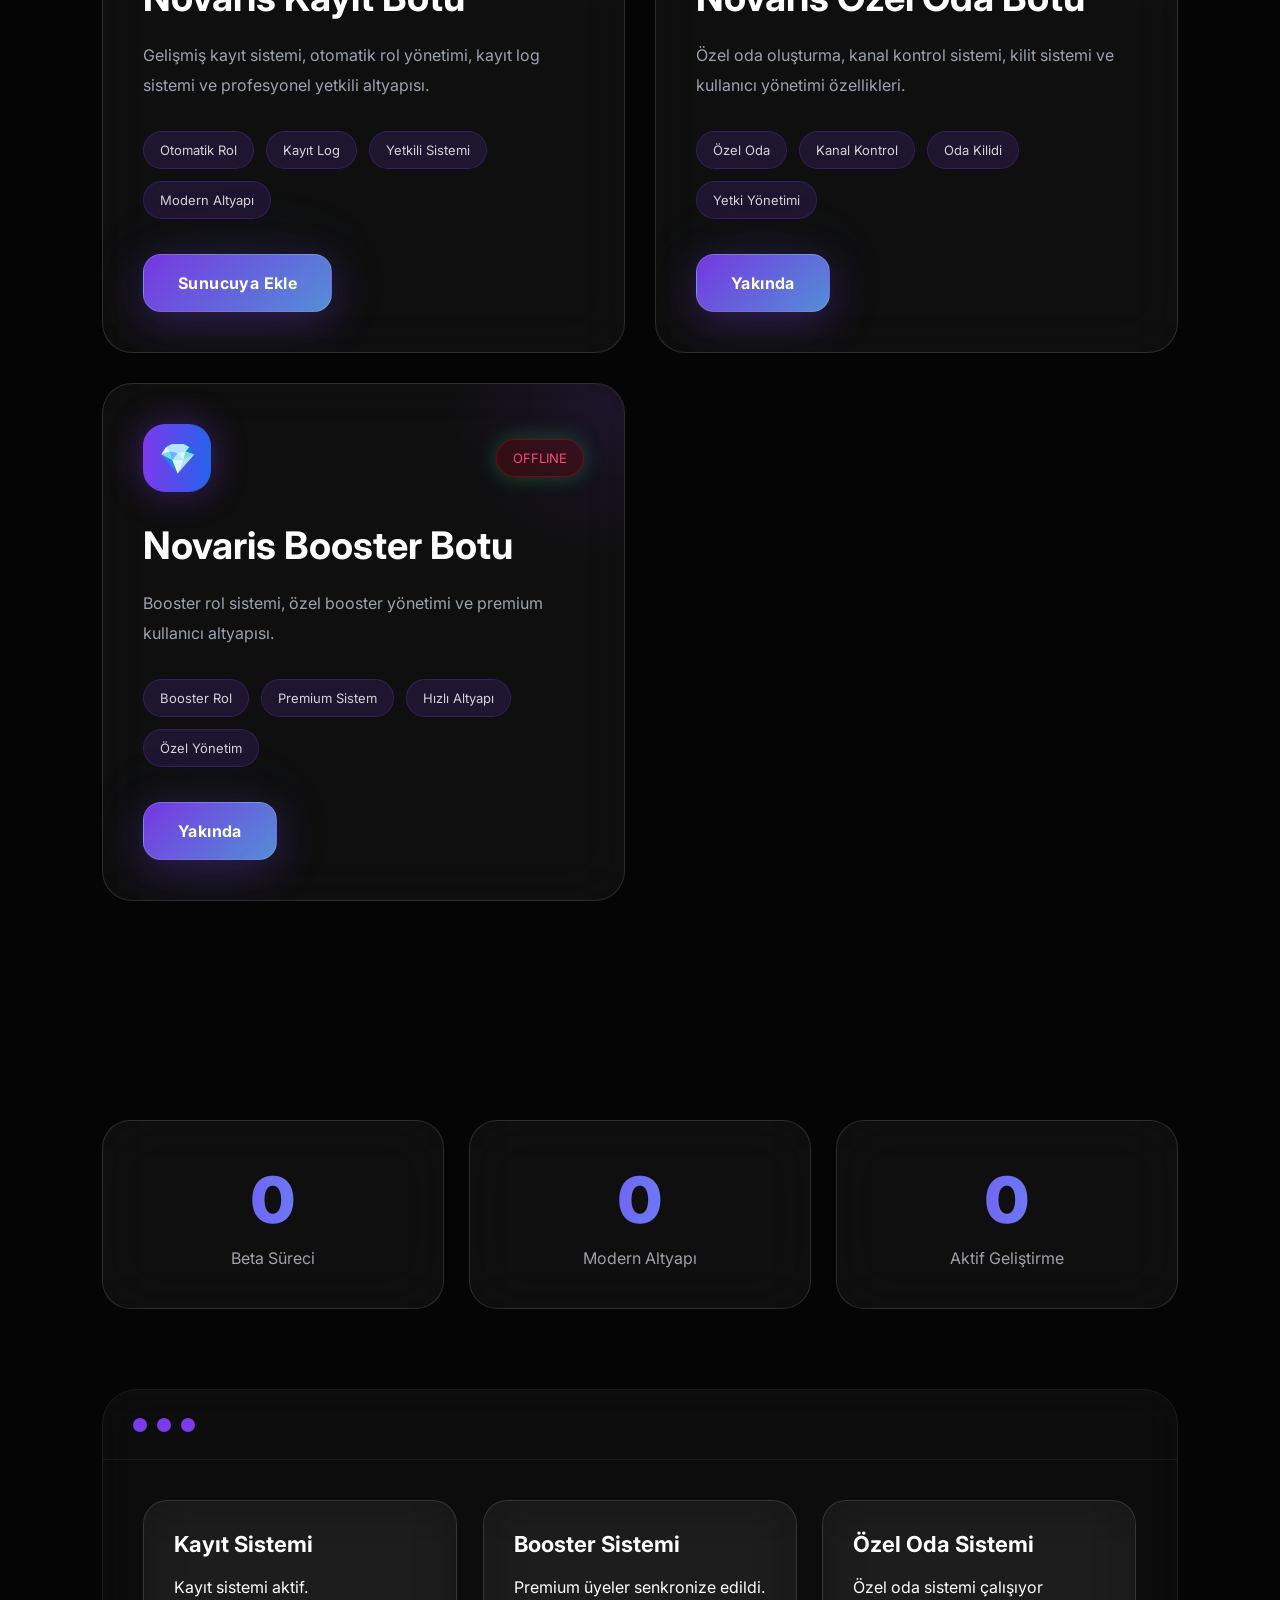
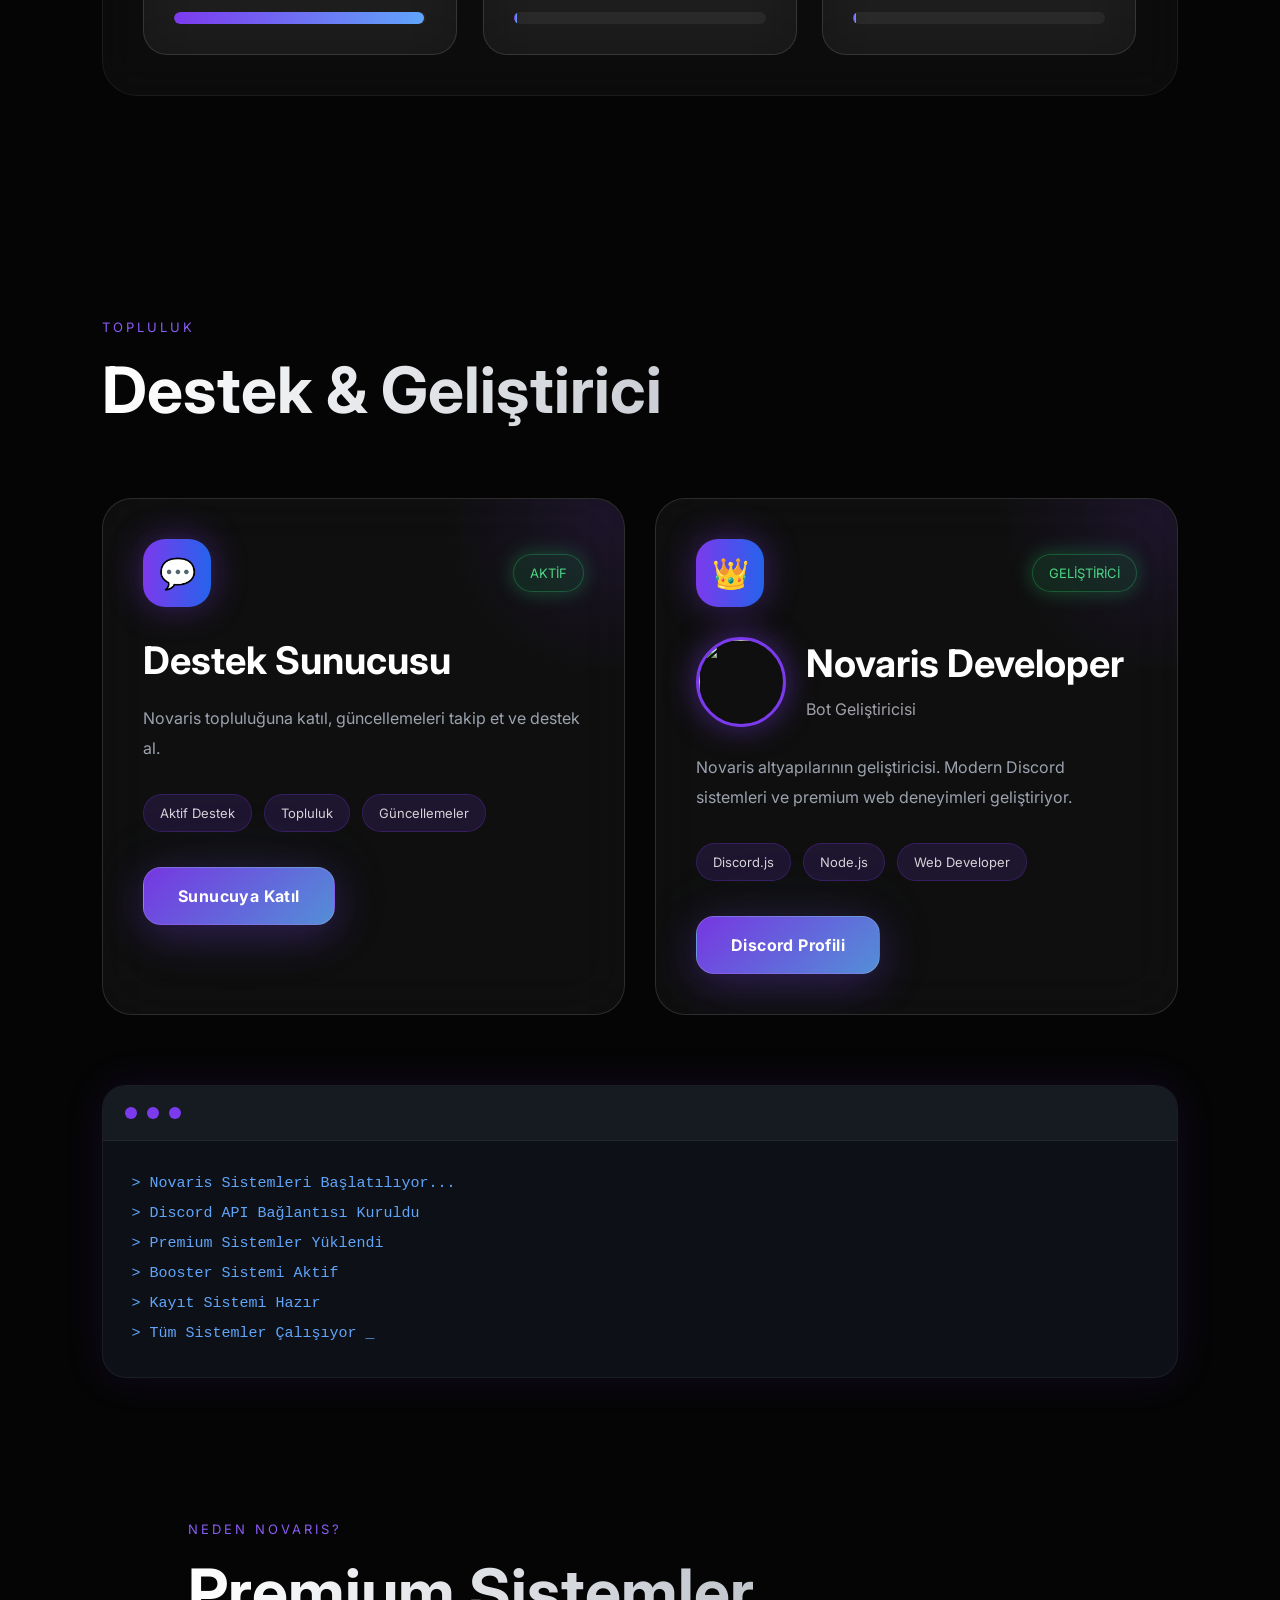
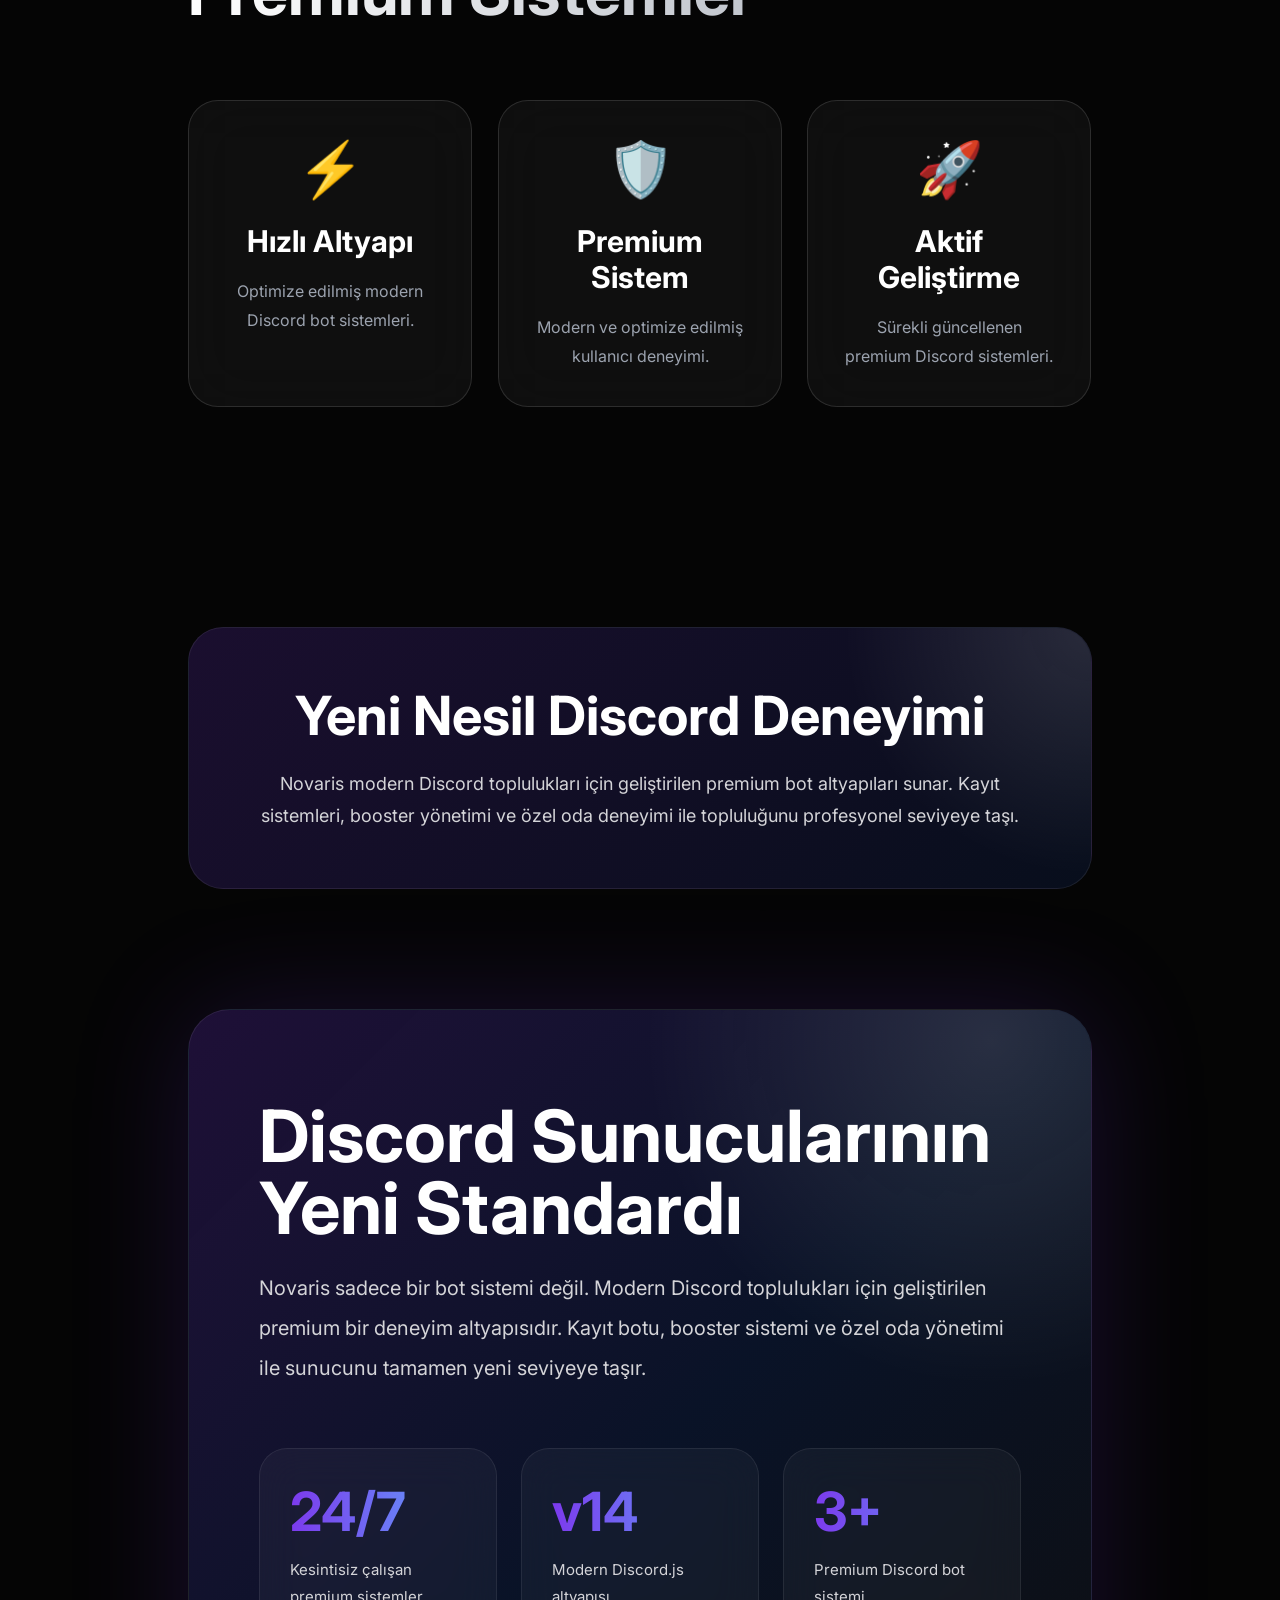
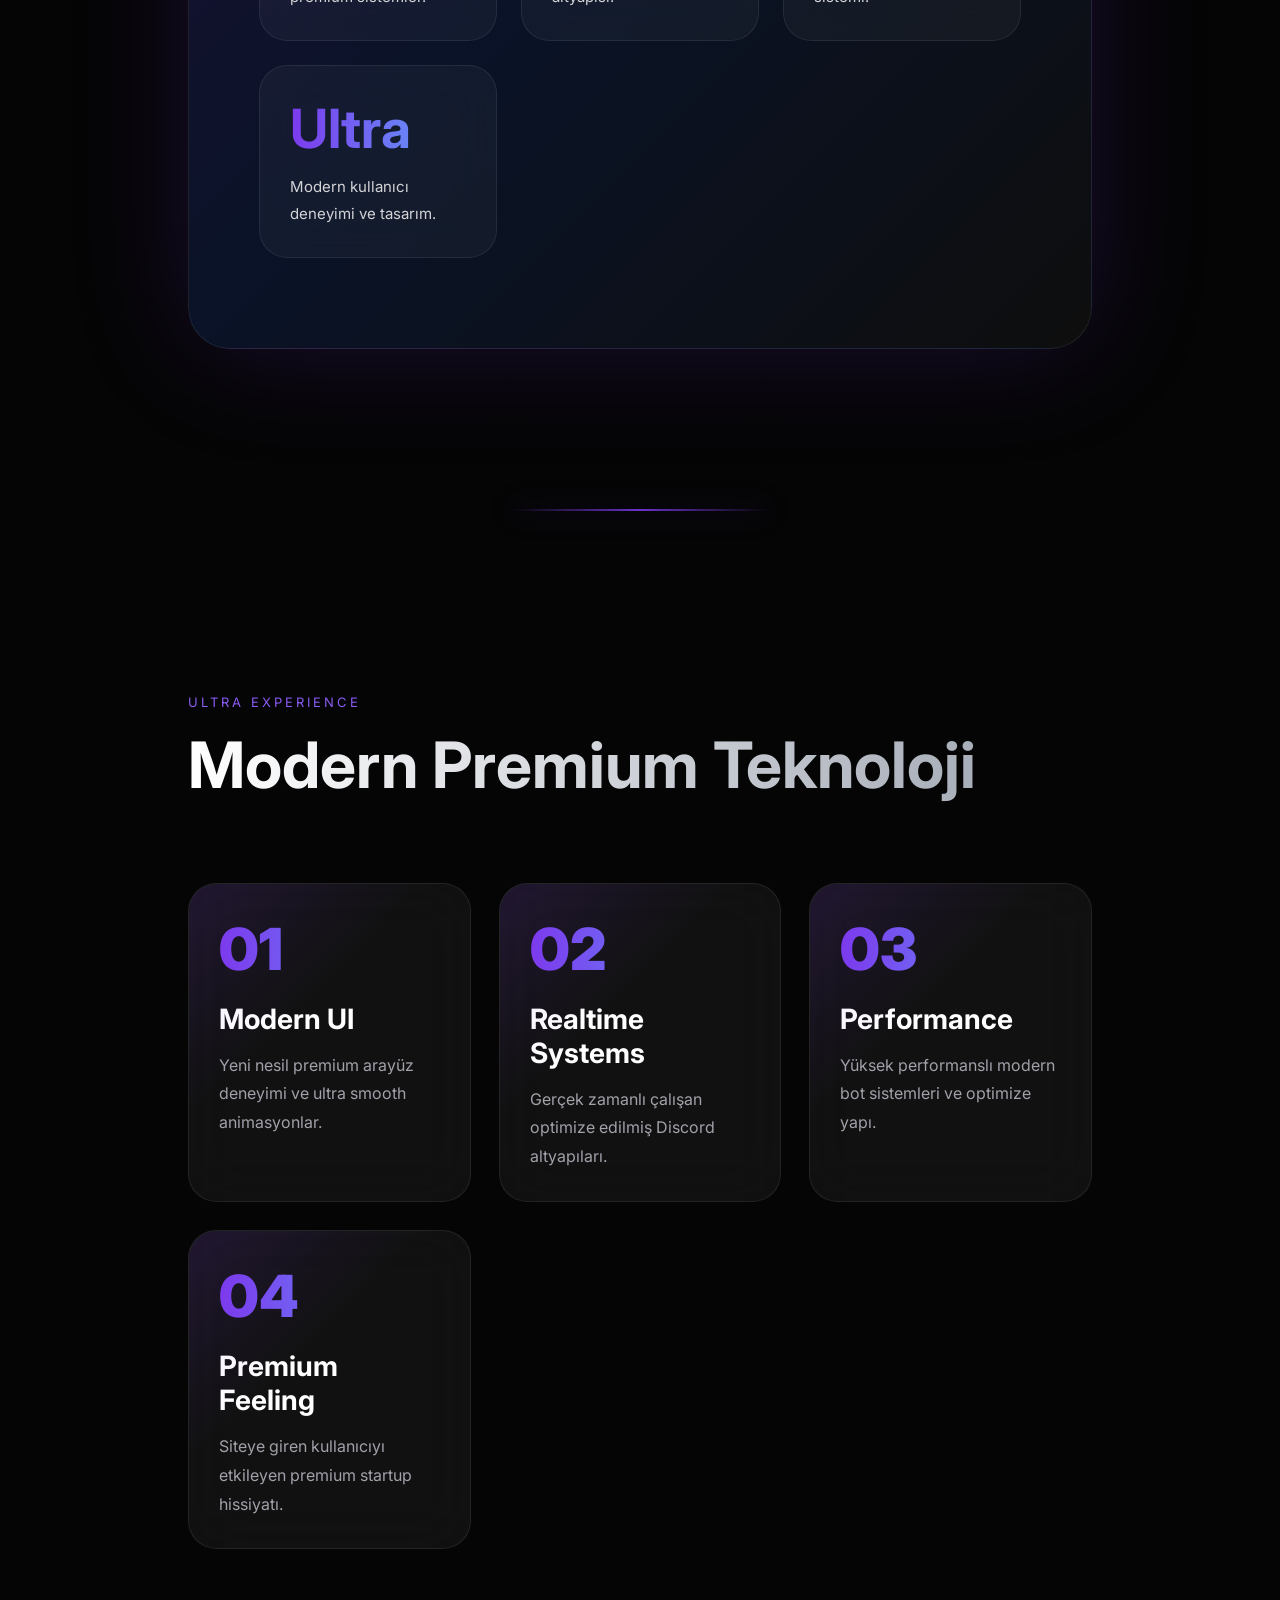
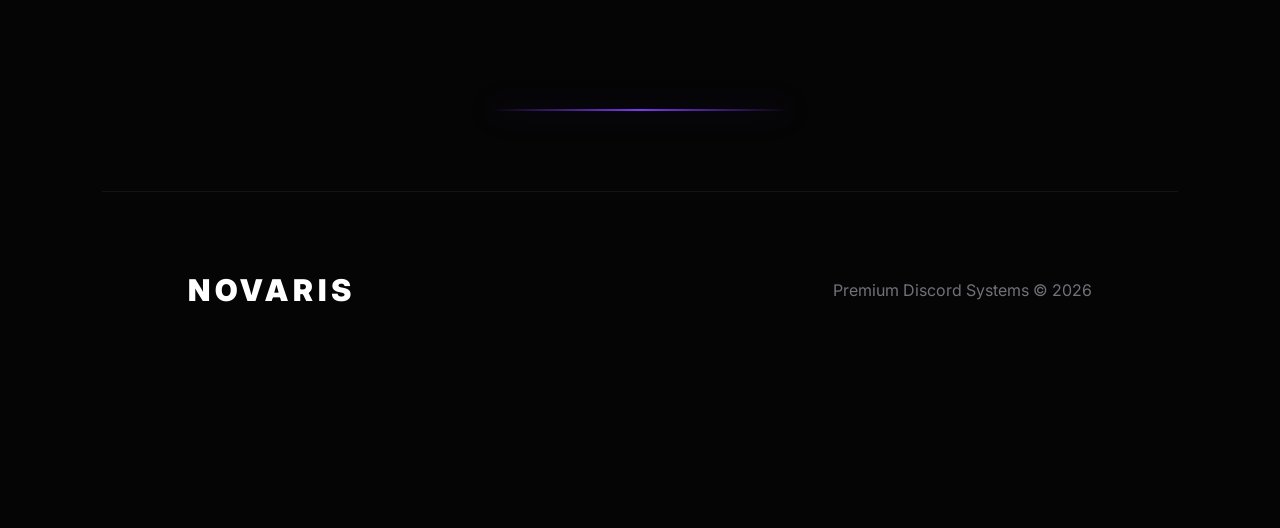
==== commit 9d5e220e: "Update index.html" ====
--- a/index.html
+++ b/index.html
@@ -3199,8 +3199,13 @@
 });
 
 }
-
-window.addEventListener("load",loadAnnouncement);
+document.addEventListener("DOMContentLoaded",()=>{
+
+loadAnnouncement();
+
+setInterval(loadAnnouncement,30000);
+
+});
 
 </script>
 
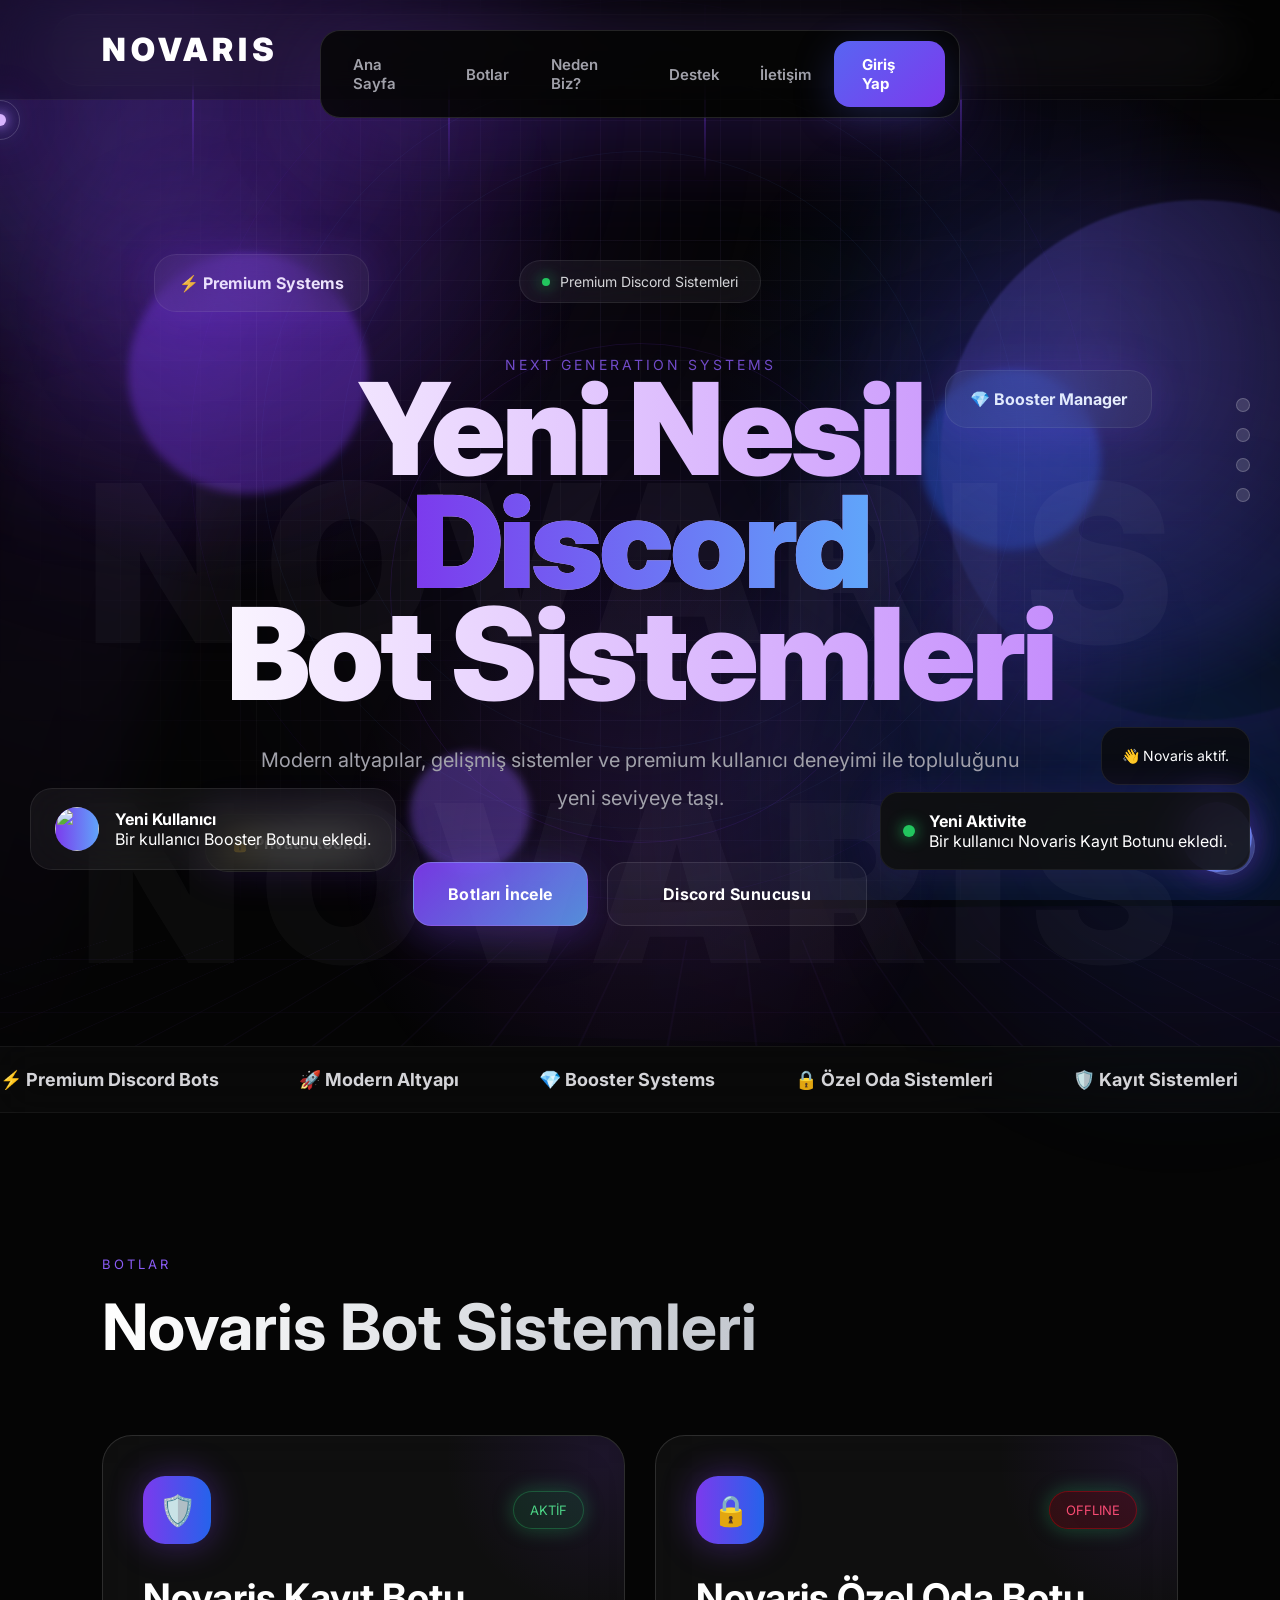
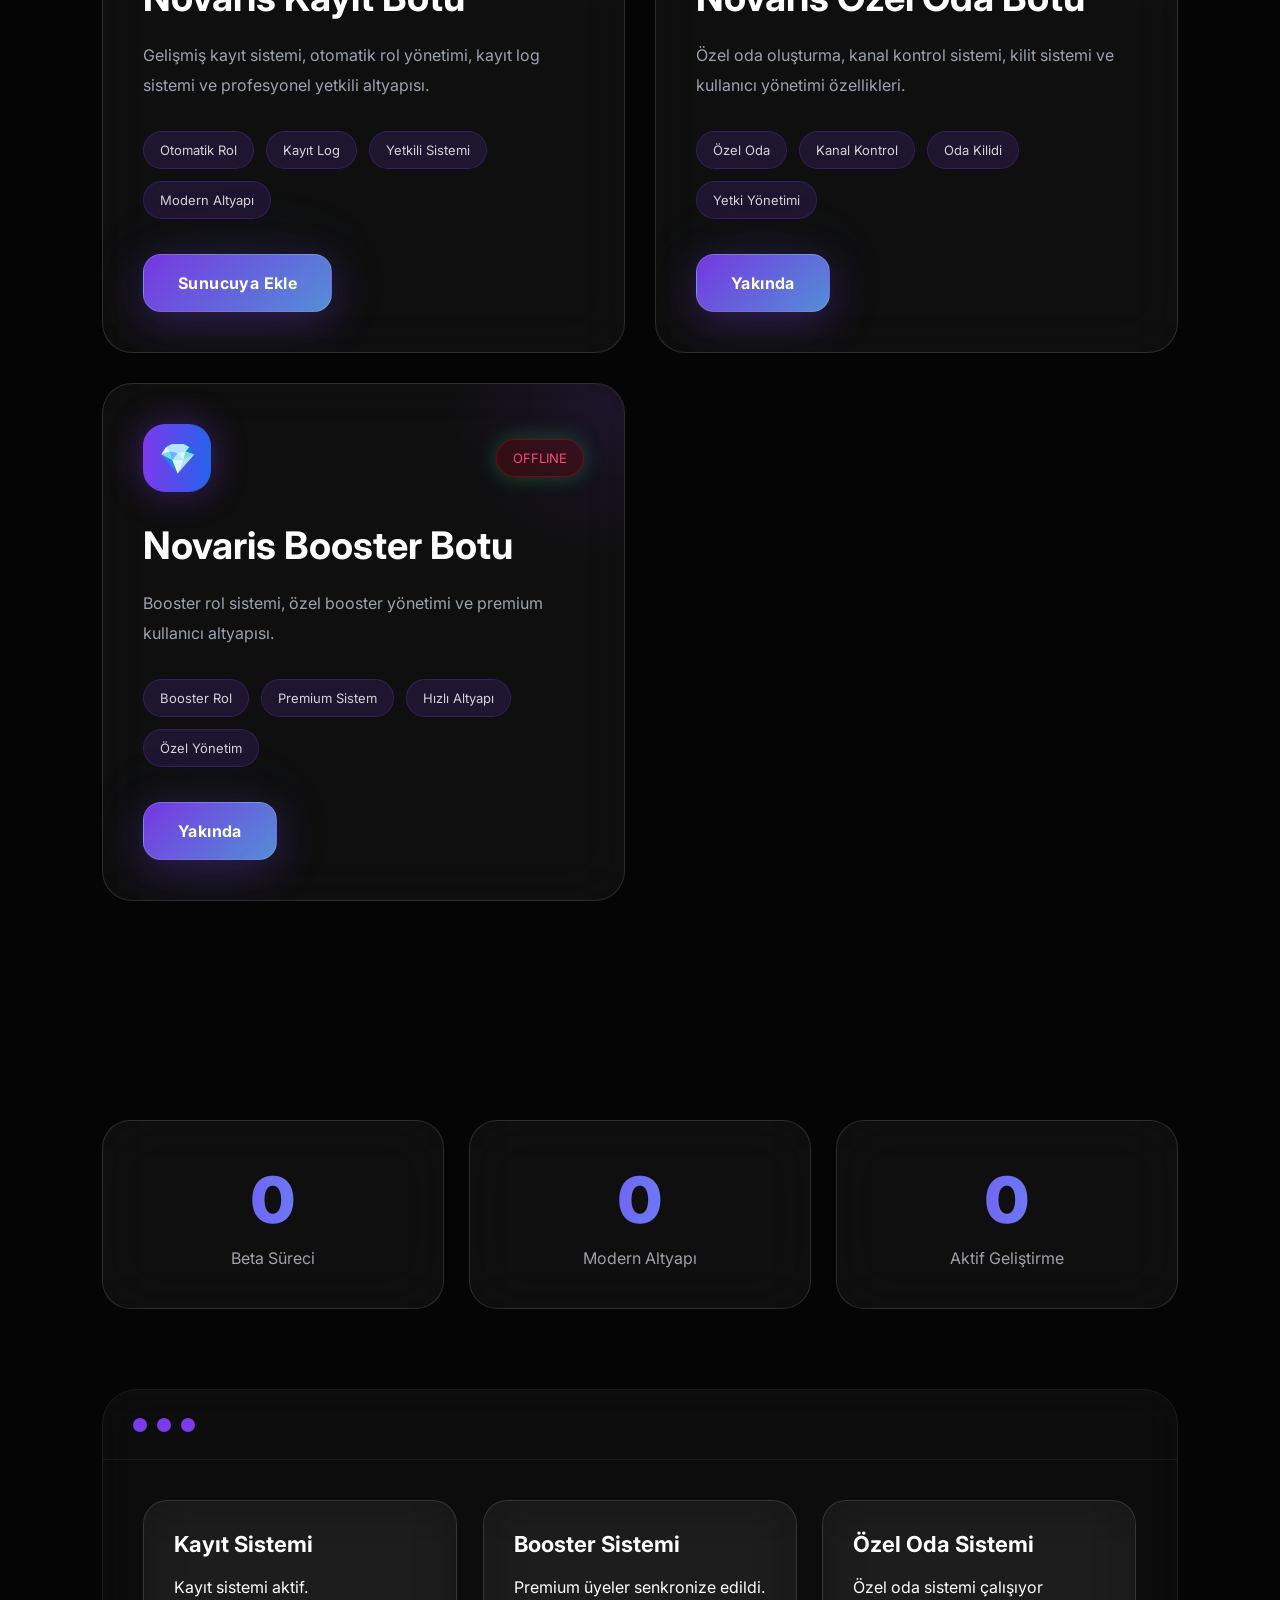
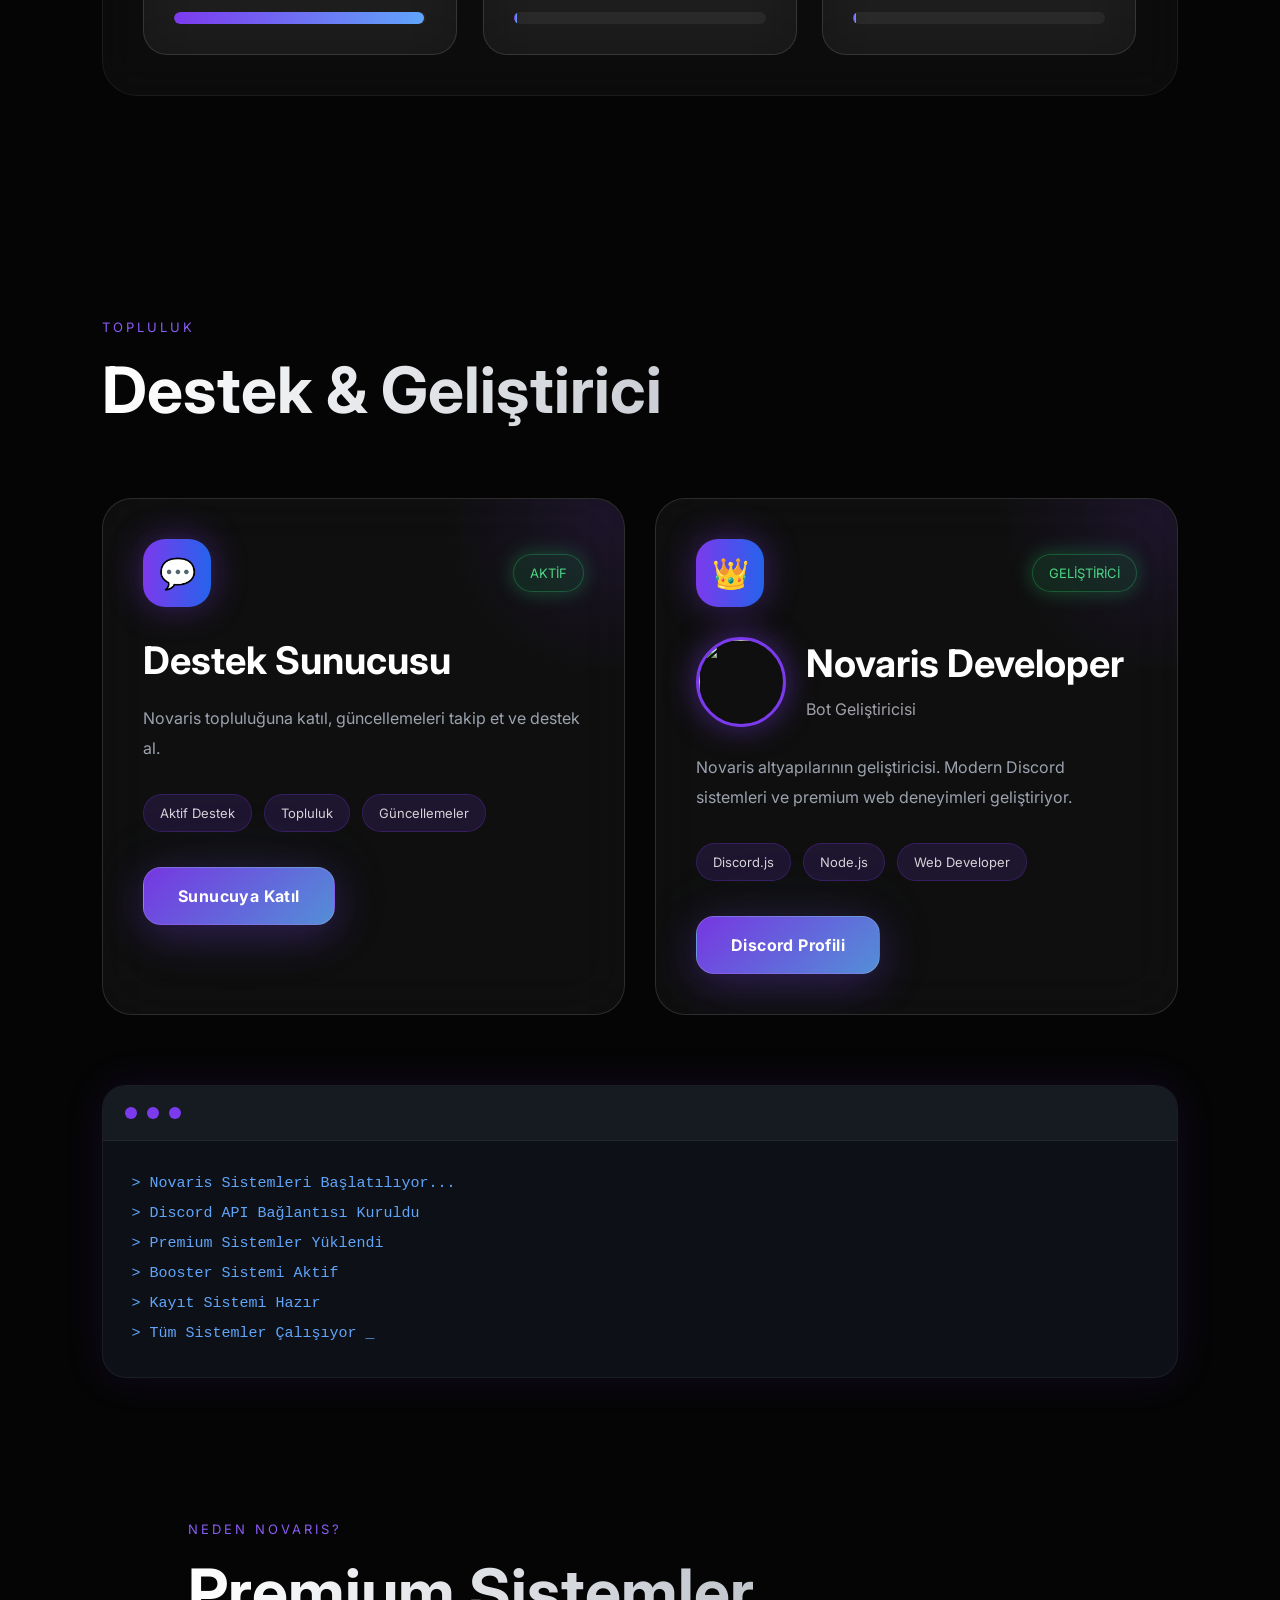
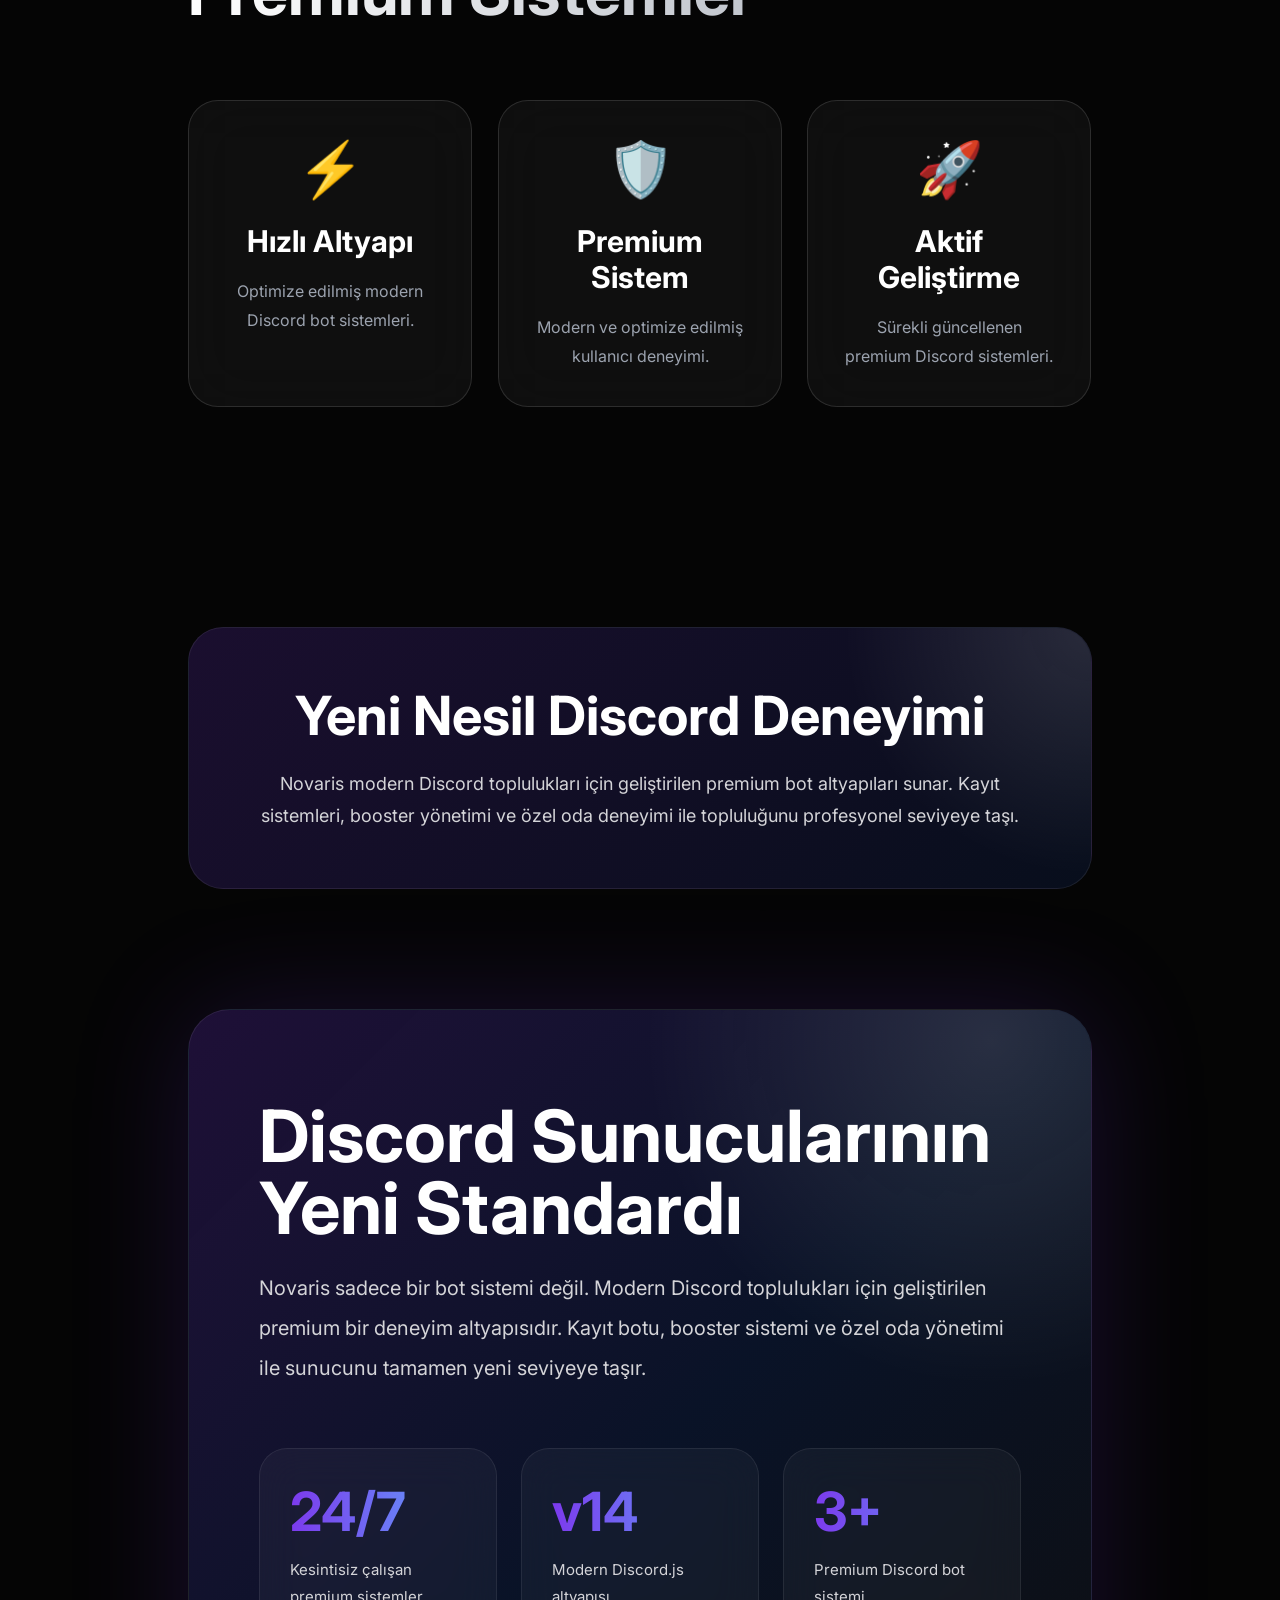
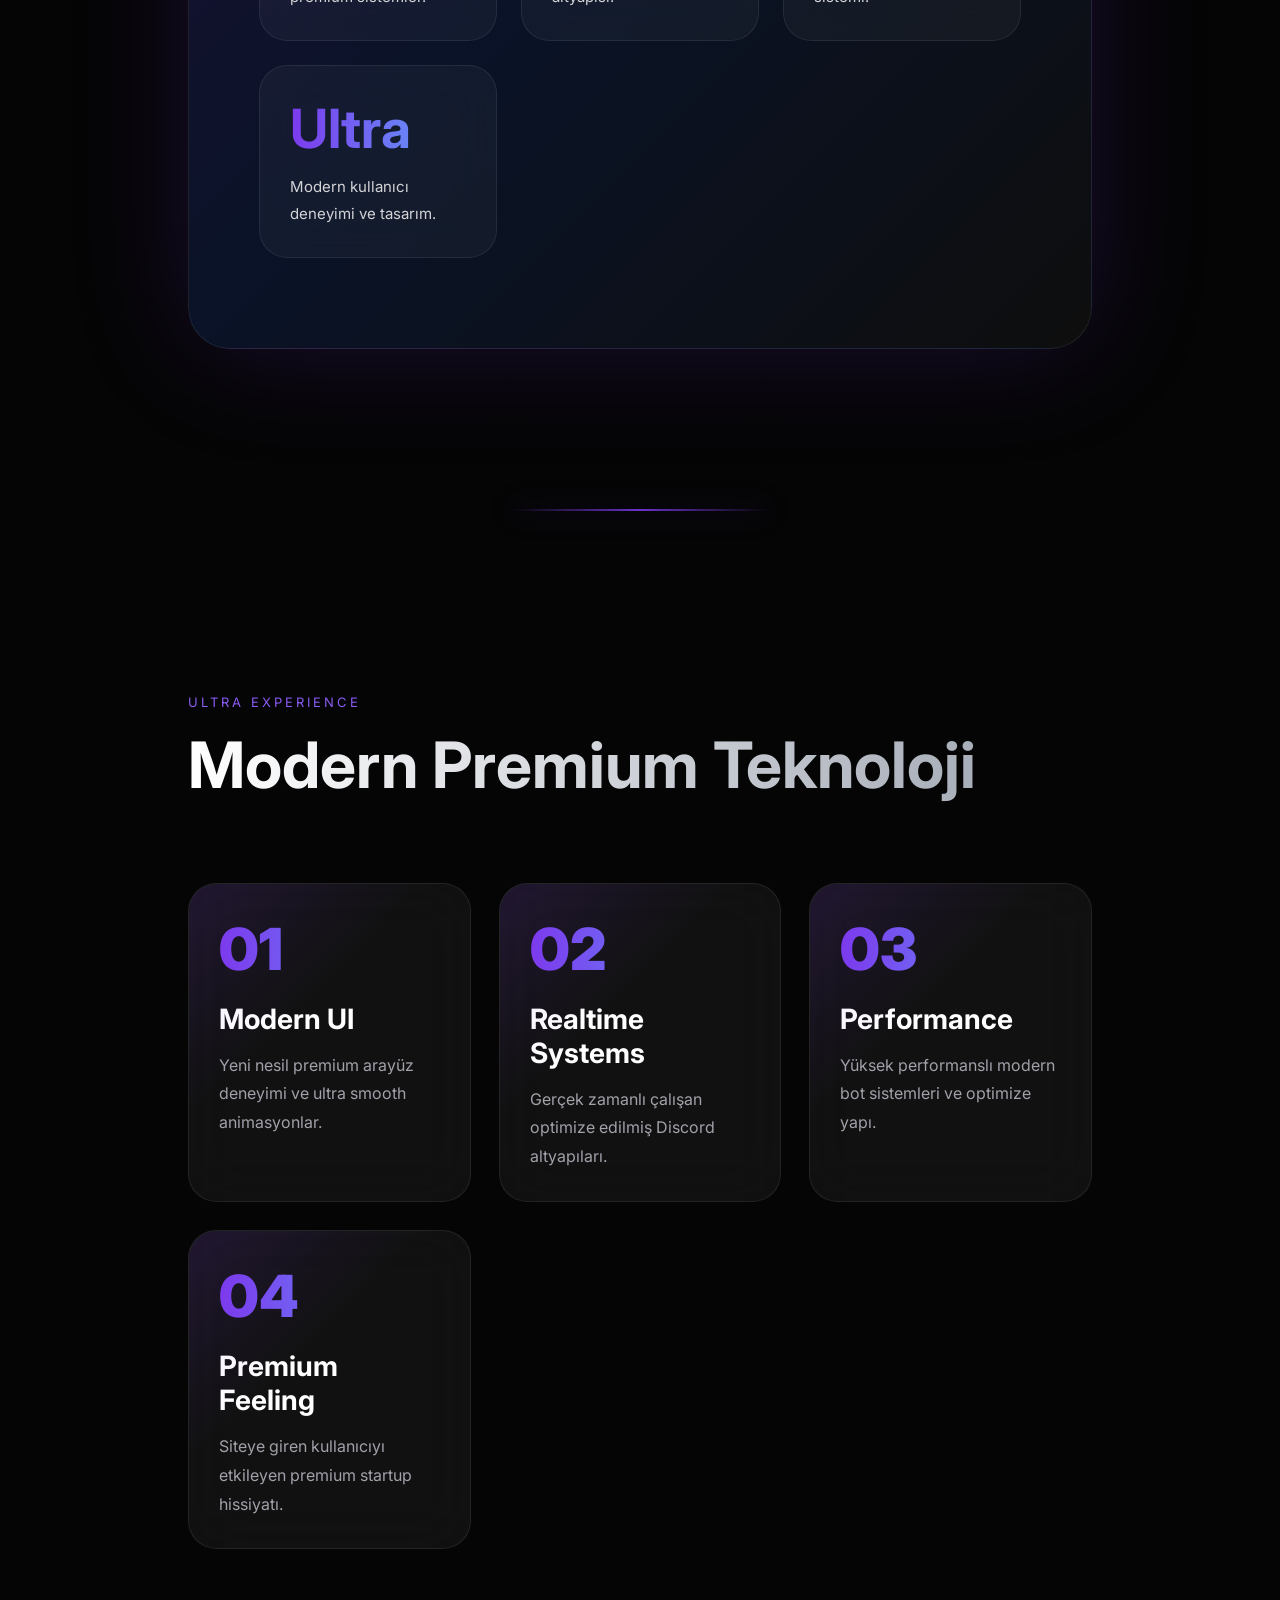
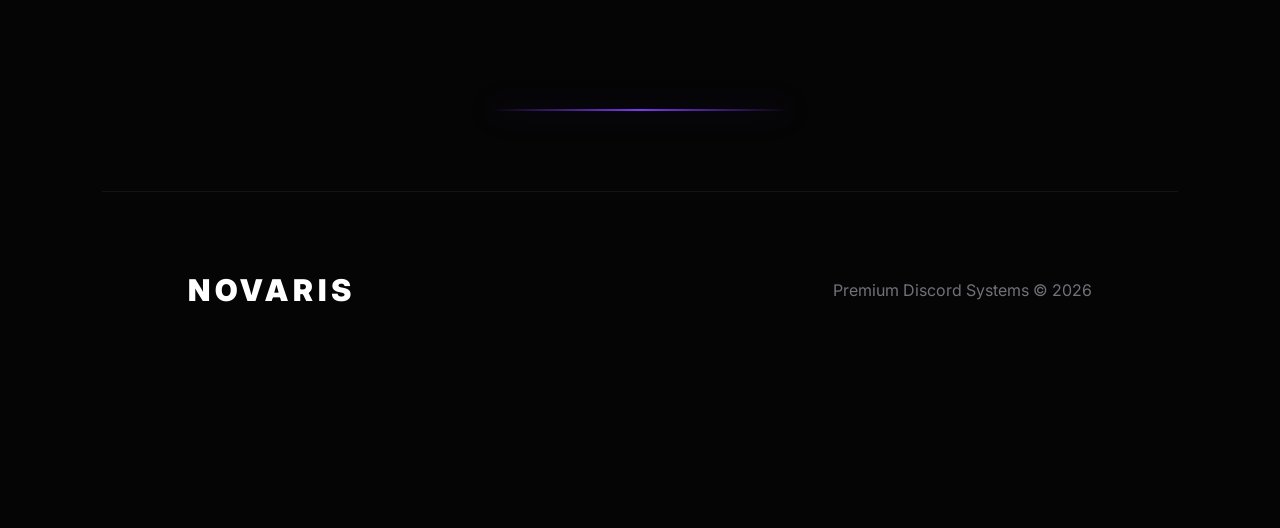
==== commit 39910794: "Update index.html" ====
--- a/index.html
+++ b/index.html
@@ -3063,7 +3063,7 @@
 <a href="#botlar">Botlar</a>
 <a href="#nedenbiz">Neden Biz?</a>
 <a href="#destek">Destek</a>
-<a href="https://discord.gg/Q2JU7DEECS">İletişim</a>
+<a href="https://discord.gg/KdquMm7KxS">İletişim</a>
   <a class="discord-login"
 href="https://discord.com/oauth2/authorize?client_id=1509464938488533012&response_type=token&redirect_uri=https%3A%2F%2Fnovarisbot.online%2Fcallback.html&scope=identify+guilds+email">
 Giriş Yap
